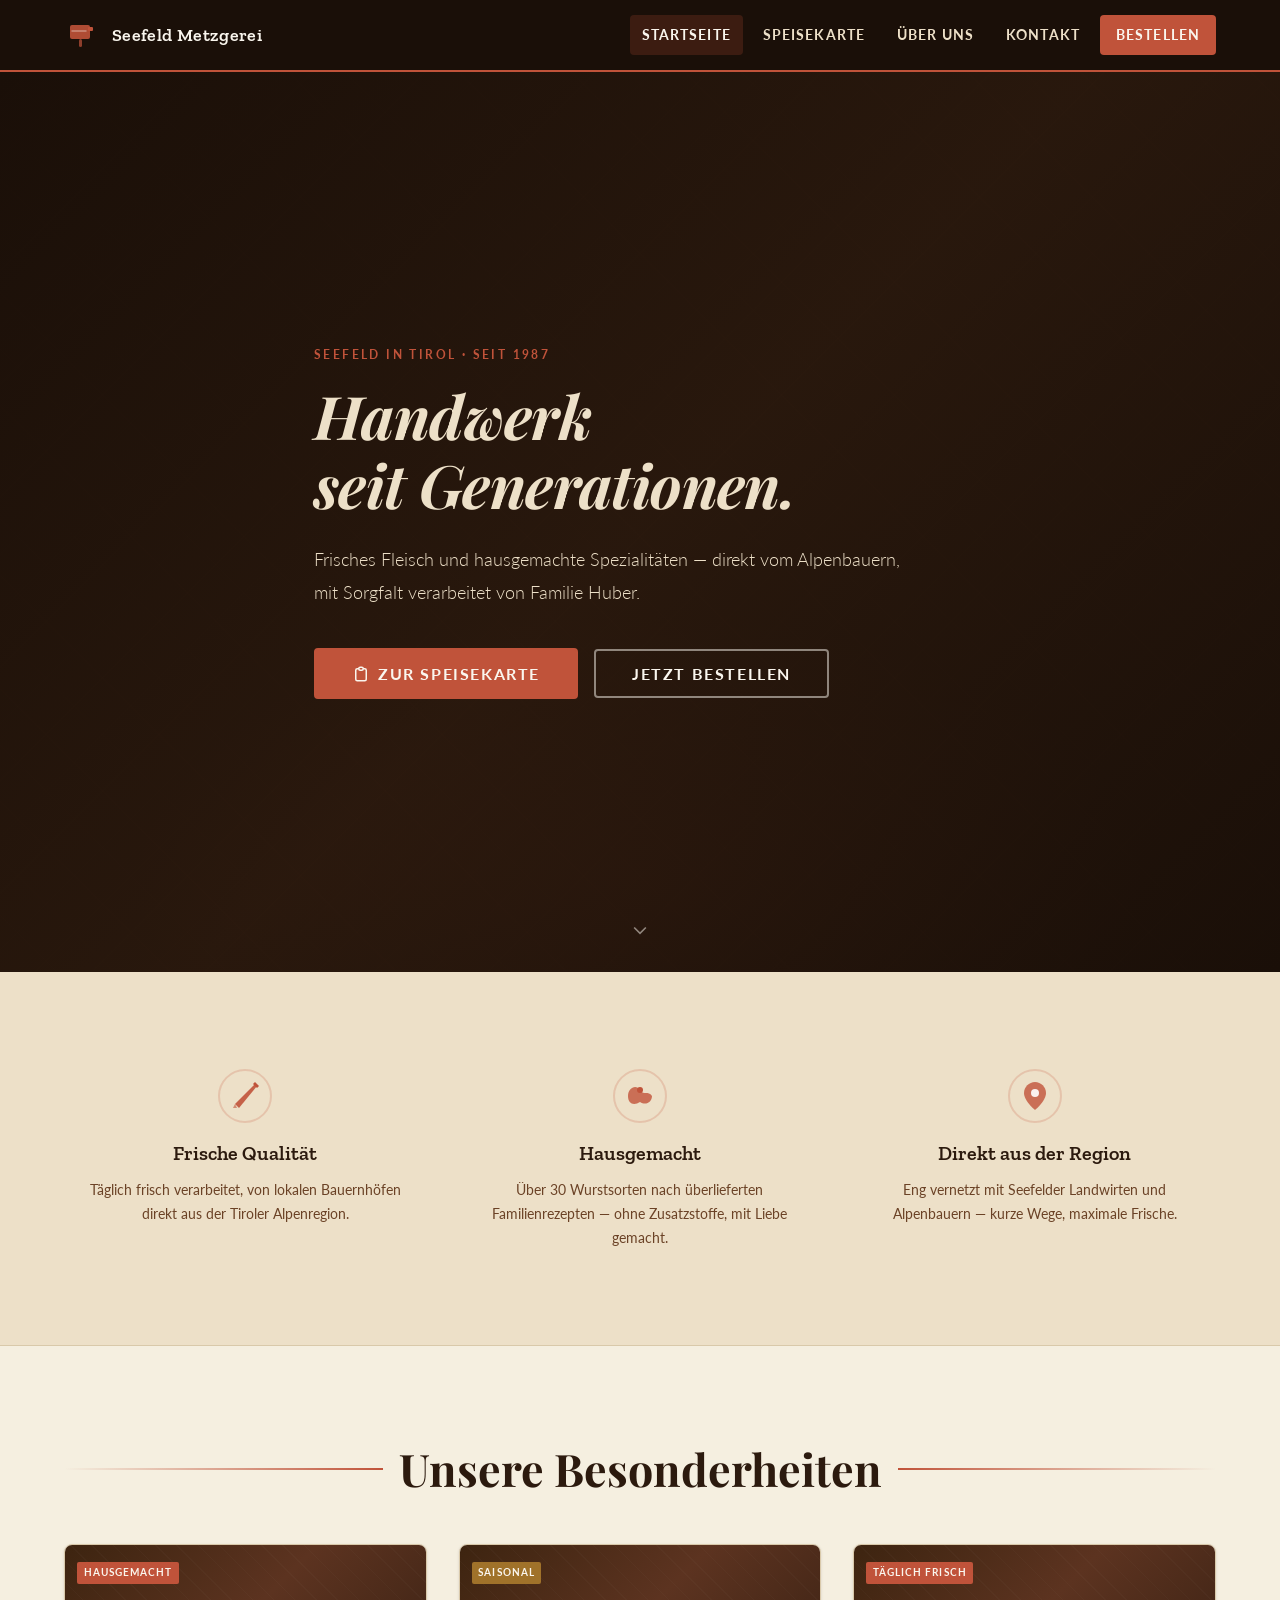
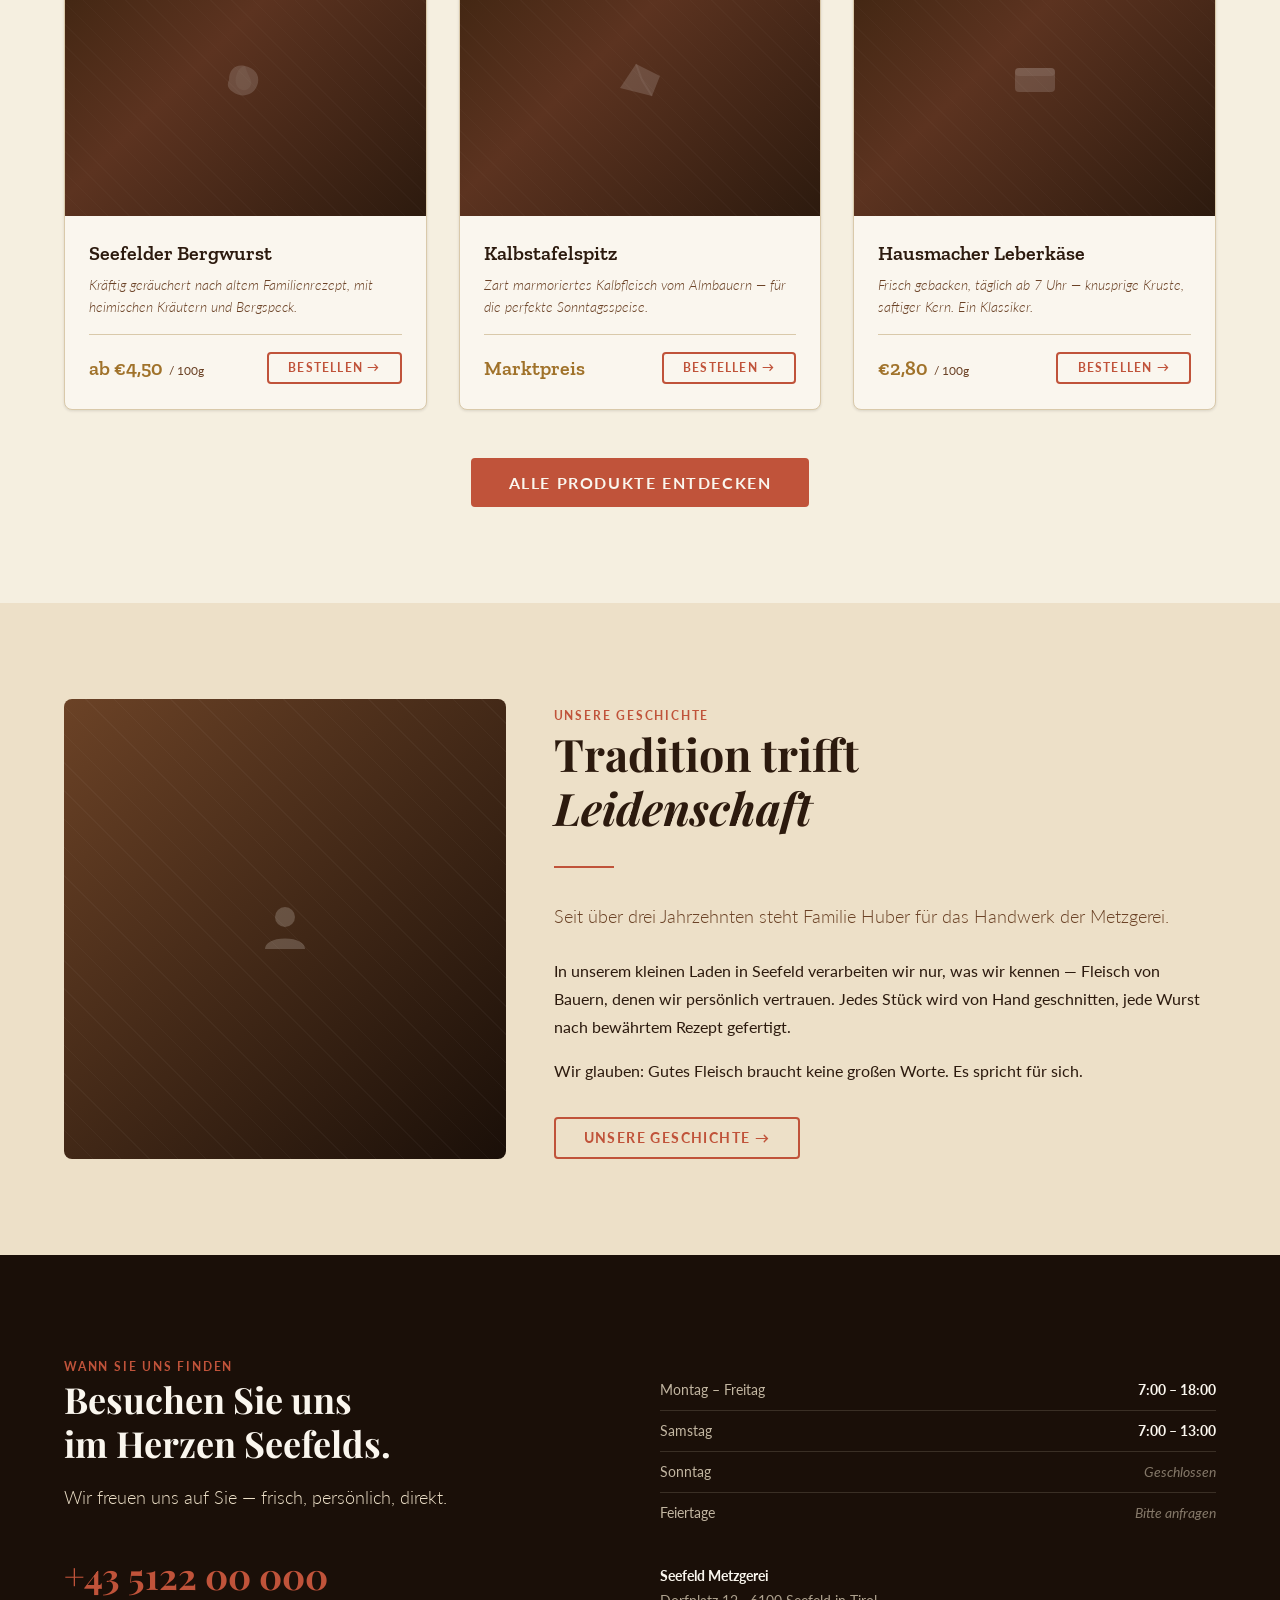
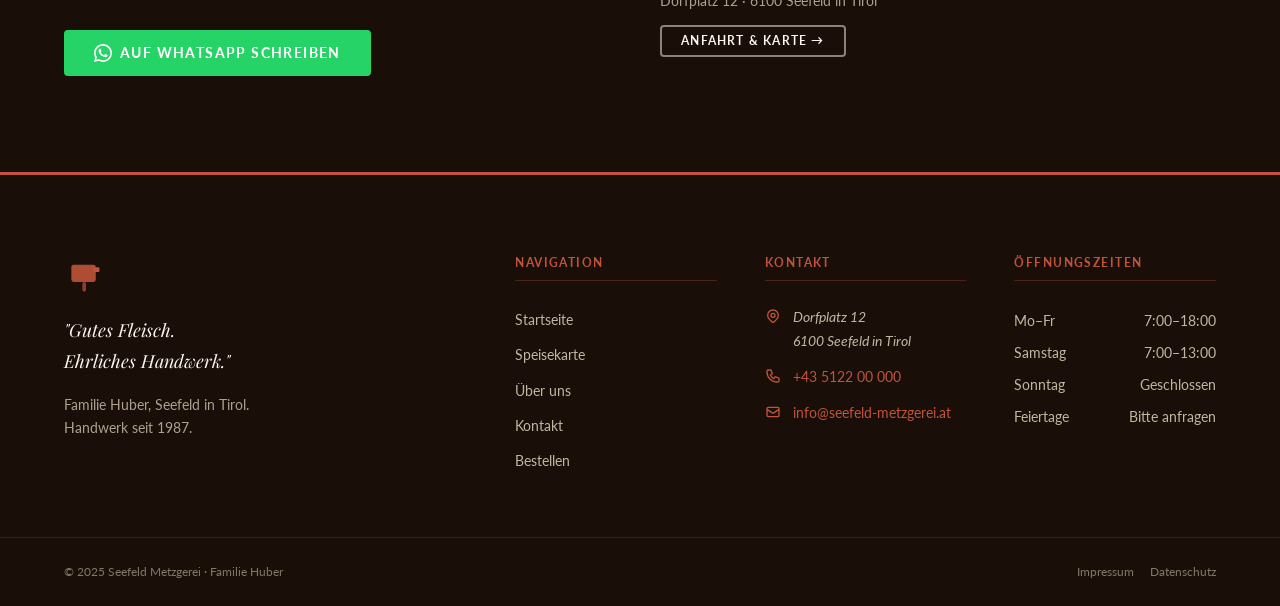
==== index.html @ d0e03377 "Launch Seefeld Metzgerei website Full static website for a Swiss butcher shop (Zurich): - 7 pages: h" ====
<!DOCTYPE html>
<html lang="de">
<head>
  <meta charset="UTF-8">
  <meta name="viewport" content="width=device-width, initial-scale=1.0">
  <meta name="description" content="Seefeld Metzgerei – Frisches Fleisch und hausgemachte Spezialitäten aus dem Herzen des Seefelds. Handwerk seit Generationen.">
  <meta name="theme-color" content="#1A0F08">
  <title>Seefeld Metzgerei – Handwerk seit Generationen</title>
  <link rel="stylesheet" href="assets/css/base.css">
  <link rel="stylesheet" href="assets/css/layout.css">
  <link rel="stylesheet" href="assets/css/components.css">
</head>
<body>

  <!-- ══════════════════════════════════════════════════════
       NAVIGATION
  ══════════════════════════════════════════════════════ -->
  <nav class="site-nav" id="site-nav" role="navigation" aria-label="Hauptnavigation">
    <div class="nav__container">
      <a href="index.html" class="nav__logo" aria-label="Seefeld Metzgerei – Zurück zur Startseite">
        <svg class="nav__logo-icon" viewBox="0 0 36 36" fill="none" xmlns="http://www.w3.org/2000/svg" aria-hidden="true">
          <!-- Cleaver silhouette -->
          <rect x="6" y="8" width="20" height="14" rx="2" fill="currentColor" opacity="0.9"/>
          <rect x="24" y="10" width="5" height="4" rx="1" fill="currentColor"/>
          <rect x="15" y="22" width="3" height="8" rx="1.5" fill="currentColor" opacity="0.7"/>
          <line x1="8" y1="14" x2="22" y2="14" stroke="#FAF6EE" stroke-width="1.5" stroke-linecap="round" opacity="0.4"/>
        </svg>
        <span class="nav__logo-text">Seefeld Metzgerei</span>
      </a>

      <button class="nav__hamburger" id="nav-hamburger"
              aria-label="Menü öffnen" aria-expanded="false" aria-controls="nav-menu">
        <span></span><span></span><span></span>
      </button>

      <ul class="nav__menu" id="nav-menu" role="list">
        <li><a href="index.html">Startseite</a></li>
        <li><a href="speisekarte.html">Speisekarte</a></li>
        <li><a href="ueber-uns.html">Über uns</a></li>
        <li><a href="kontakt.html">Kontakt</a></li>
        <li><a href="bestellung.html" class="nav__cta">Bestellen</a></li>
      </ul>
    </div>
  </nav>

  <main id="main-content">

    <!-- ══════════════════════════════════════════════════════
         HERO
    ══════════════════════════════════════════════════════ -->
    <section class="page-hero" aria-label="Willkommen">
      <div class="page-hero__overlay"></div>
      <!-- Replace the background-image below with a real photo: style="background-image: url('assets/images/hero-bg.jpg'); background-size: cover; background-position: center;" -->
      <div class="page-hero__content" style="text-align: left; max-width: 700px;">
        <span class="page-hero__overline">Seefeld in Tirol · Seit 1987</span>
        <h1><em>Handwerk<br>seit Generationen.</em></h1>
        <p class="lead">Frisches Fleisch und hausgemachte Spezialitäten — direkt vom Alpenbauern, mit Sorgfalt verarbeitet von Familie Huber.</p>
        <div class="page-hero__cta-group">
          <a href="speisekarte.html" class="btn btn--primary btn--lg">
            <svg viewBox="0 0 24 24" fill="none" stroke="currentColor" stroke-width="2" aria-hidden="true"><path d="M9 5H7a2 2 0 00-2 2v12a2 2 0 002 2h10a2 2 0 002-2V7a2 2 0 00-2-2h-2M9 5a2 2 0 002 2h2a2 2 0 002-2M9 5a2 2 0 012-2h2a2 2 0 012 2"/></svg>
            Zur Speisekarte
          </a>
          <a href="bestellung.html" class="btn btn--ghost btn--lg">
            Jetzt Bestellen
          </a>
        </div>
      </div>
      <div class="scroll-indicator" aria-hidden="true">
        <svg viewBox="0 0 24 24" fill="none" stroke="currentColor" stroke-width="2"><path d="M19 9l-7 7-7-7"/></svg>
      </div>
    </section>

    <!-- ══════════════════════════════════════════════════════
         INTRO STRIP
    ══════════════════════════════════════════════════════ -->
    <section class="intro-strip" aria-labelledby="intro-heading">
      <div class="container">
        <h2 id="intro-heading" class="sr-only">Unsere Versprechen</h2>
        <div class="info-grid info-grid--3col">

          <div class="info-card">
            <svg class="info-card__icon" viewBox="0 0 56 56" fill="none" xmlns="http://www.w3.org/2000/svg" aria-hidden="true">
              <circle cx="28" cy="28" r="26" stroke="currentColor" stroke-width="2" opacity="0.2"/>
              <!-- Knife icon -->
              <path d="M18 36 L38 16 L40 18 L22 40 Z" fill="currentColor" opacity="0.9"/>
              <path d="M38 14 L42 18 L40 20 L36 16 Z" fill="currentColor"/>
              <path d="M18 36 L20 40 L16 40 Z" fill="currentColor" opacity="0.6"/>
            </svg>
            <h3>Frische Qualität</h3>
            <p>Täglich frisch verarbeitet, von lokalen Bauernhöfen direkt aus der Tiroler Alpenregion.</p>
          </div>

          <div class="info-card">
            <svg class="info-card__icon" viewBox="0 0 56 56" fill="none" xmlns="http://www.w3.org/2000/svg" aria-hidden="true">
              <circle cx="28" cy="28" r="26" stroke="currentColor" stroke-width="2" opacity="0.2"/>
              <!-- Sausage / loop icon -->
              <path d="M16 28 C16 20 24 16 28 22 C32 28 36 22 40 28 C40 34 34 38 28 34 C22 38 16 36 16 28Z" fill="currentColor" opacity="0.8"/>
              <circle cx="28" cy="22" r="3" fill="currentColor"/>
            </svg>
            <h3>Hausgemacht</h3>
            <p>Über 30 Wurstsorten nach überlieferten Familienrezepten — ohne Zusatzstoffe, mit Liebe gemacht.</p>
          </div>

          <div class="info-card">
            <svg class="info-card__icon" viewBox="0 0 56 56" fill="none" xmlns="http://www.w3.org/2000/svg" aria-hidden="true">
              <circle cx="28" cy="28" r="26" stroke="currentColor" stroke-width="2" opacity="0.2"/>
              <!-- Map pin icon -->
              <path d="M28 14 C22 14 17 19 17 25 C17 33 28 42 28 42 C28 42 39 33 39 25 C39 19 34 14 28 14Z" fill="currentColor" opacity="0.8"/>
              <circle cx="28" cy="25" r="4" fill="white" opacity="0.9"/>
            </svg>
            <h3>Direkt aus der Region</h3>
            <p>Eng vernetzt mit Seefelder Landwirten und Alpenbauern — kurze Wege, maximale Frische.</p>
          </div>

        </div>
      </div>
    </section>

    <!-- ══════════════════════════════════════════════════════
         FEATURED PRODUCTS
    ══════════════════════════════════════════════════════ -->
    <section class="section" aria-labelledby="produkte-heading">
      <div class="container">
        <h2 id="produkte-heading" class="section-title">Unsere Besonderheiten</h2>

        <div class="product-grid">

          <!-- Card 1: Seefelder Bergwurst -->
          <article class="product-card">
            <div class="product-card__image">
              <!-- Replace with: <img src="assets/images/bergwurst.jpg" alt="Seefelder Bergwurst" loading="lazy"> -->
              <span class="product-card__badge"><span class="badge badge--terracotta">Hausgemacht</span></span>
              <svg class="product-card__icon" viewBox="0 0 64 64" fill="none" xmlns="http://www.w3.org/2000/svg" aria-hidden="true">
                <path d="M16 32 C16 22 22 16 32 18 C42 20 48 28 44 38 C40 48 28 50 20 44 C14 40 14 36 16 32Z" fill="currentColor"/>
                <path d="M32 18 C32 18 34 24 36 28 C38 32 40 36 36 40 C32 44 26 42 24 38 C20 30 26 18 32 18Z" fill="currentColor" opacity="0.3"/>
              </svg>
            </div>
            <div class="product-card__body">
              <h3 class="product-card__name">Seefelder Bergwurst</h3>
              <p class="product-card__desc">Kräftig geräuchert nach altem Familienrezept, mit heimischen Kräutern und Bergspeck.</p>
              <div class="product-card__footer">
                <div class="product-card__price">ab €4,50 <span>/ 100g</span></div>
                <a href="bestellung.html?produkt=Seefelder+Bergwurst" class="btn btn--outline btn--sm">Bestellen →</a>
              </div>
            </div>
          </article>

          <!-- Card 2: Kalbstafelspitz -->
          <article class="product-card">
            <div class="product-card__image">
              <!-- Replace with: <img src="assets/images/kalbfleisch.jpg" alt="Kalbstafelspitz" loading="lazy"> -->
              <span class="product-card__badge"><span class="badge badge--gold">Saisonal</span></span>
              <svg class="product-card__icon" viewBox="0 0 64 64" fill="none" xmlns="http://www.w3.org/2000/svg" aria-hidden="true">
                <path d="M12 40 L28 16 L52 28 L44 48 L12 40Z" fill="currentColor"/>
                <path d="M28 16 L34 32 L44 48" stroke="currentColor" stroke-width="2" opacity="0.4"/>
              </svg>
            </div>
            <div class="product-card__body">
              <h3 class="product-card__name">Kalbstafelspitz</h3>
              <p class="product-card__desc">Zart marmoriertes Kalbfleisch vom Almbauern — für die perfekte Sonntagsspeise.</p>
              <div class="product-card__footer">
                <div class="product-card__price">Marktpreis</div>
                <a href="bestellung.html?produkt=Kalbstafelspitz" class="btn btn--outline btn--sm">Bestellen →</a>
              </div>
            </div>
          </article>

          <!-- Card 3: Hausmacher Leberkäse -->
          <article class="product-card">
            <div class="product-card__image">
              <!-- Replace with: <img src="assets/images/leberkase.jpg" alt="Hausmacher Leberkäse" loading="lazy"> -->
              <span class="product-card__badge"><span class="badge badge--terracotta">Täglich frisch</span></span>
              <svg class="product-card__icon" viewBox="0 0 64 64" fill="none" xmlns="http://www.w3.org/2000/svg" aria-hidden="true">
                <rect x="12" y="20" width="40" height="24" rx="4" fill="currentColor"/>
                <rect x="12" y="20" width="40" height="8" rx="4" fill="currentColor" opacity="0.5"/>
              </svg>
            </div>
            <div class="product-card__body">
              <h3 class="product-card__name">Hausmacher Leberkäse</h3>
              <p class="product-card__desc">Frisch gebacken, täglich ab 7 Uhr — knusprige Kruste, saftiger Kern. Ein Klassiker.</p>
              <div class="product-card__footer">
                <div class="product-card__price">€2,80 <span>/ 100g</span></div>
                <a href="bestellung.html?produkt=Hausmacher+Leberk%C3%A4se" class="btn btn--outline btn--sm">Bestellen →</a>
              </div>
            </div>
          </article>

        </div>

        <div style="text-align: center; margin-top: var(--space-12);">
          <a href="speisekarte.html" class="btn btn--primary btn--lg">Alle Produkte entdecken</a>
        </div>
      </div>
    </section>

    <!-- ══════════════════════════════════════════════════════
         ABOUT TEASER
    ══════════════════════════════════════════════════════ -->
    <section class="section section--parchment" aria-labelledby="about-teaser-heading">
      <div class="container">
        <div class="split split--40-60">

          <!-- Image -->
          <div class="img-placeholder img-placeholder--hero" style="min-height: 460px;" role="img" aria-label="Metzger bei der Arbeit">
            <!-- Replace with: <img src="assets/images/about-portrait.jpg" alt="Markus Huber, Metzgermeister" style="width:100%;height:100%;object-fit:cover;border-radius:var(--radius-md);"> -->
            <svg viewBox="0 0 64 64" fill="none" xmlns="http://www.w3.org/2000/svg" aria-hidden="true" style="width:64px;height:64px;color:rgba(250,246,238,0.2);">
              <circle cx="32" cy="20" r="10" fill="currentColor"/>
              <path d="M12 52 C12 38 52 38 52 52" fill="currentColor"/>
            </svg>
          </div>

          <!-- Text -->
          <div>
            <span class="overline">Unsere Geschichte</span>
            <h2 id="about-teaser-heading" style="margin-bottom: var(--space-6);">Tradition trifft<br><em>Leidenschaft</em></h2>
            <hr class="accent accent--left" style="margin-bottom: var(--space-8);">
            <p class="lead" style="margin-bottom: var(--space-6);">Seit über drei Jahrzehnten steht Familie Huber für das Handwerk der Metzgerei.</p>
            <p style="margin-bottom: var(--space-4);">In unserem kleinen Laden in Seefeld verarbeiten wir nur, was wir kennen — Fleisch von Bauern, denen wir persönlich vertrauen. Jedes Stück wird von Hand geschnitten, jede Wurst nach bewährtem Rezept gefertigt.</p>
            <p style="margin-bottom: var(--space-8);">Wir glauben: Gutes Fleisch braucht keine großen Worte. Es spricht für sich.</p>
            <a href="ueber-uns.html" class="btn btn--outline">Unsere Geschichte →</a>
          </div>

        </div>
      </div>
    </section>

    <!-- ══════════════════════════════════════════════════════
         ÖFFNUNGSZEITEN STRIP
    ══════════════════════════════════════════════════════ -->
    <section class="section section--dark" aria-labelledby="hours-heading">
      <div class="container">
        <div class="hours-strip">

          <div class="hours-strip__cta">
            <span class="overline" style="color: var(--color-terracotta);">Wann Sie uns finden</span>
            <h2 id="hours-heading">Besuchen Sie uns<br>im Herzen Seefelds.</h2>
            <p class="lead">Wir freuen uns auf Sie — frisch, persönlich, direkt.</p>
            <a href="tel:+4351220000" class="hours-strip__phone">+43 5122 00 000</a>
            <a href="https://wa.me/4351220000?text=Hallo%2C%20ich%20m%C3%B6chte%20gerne%20eine%20Frage%20stellen."
               class="btn btn--whatsapp" target="_blank" rel="noopener noreferrer">
              <svg viewBox="0 0 24 24" fill="currentColor" aria-hidden="true"><path d="M17.472 14.382c-.297-.149-1.758-.867-2.03-.967-.273-.099-.471-.148-.67.15-.197.297-.767.966-.94 1.164-.173.199-.347.223-.644.075-.297-.15-1.255-.463-2.39-1.475-.883-.788-1.48-1.761-1.653-2.059-.173-.297-.018-.458.13-.606.134-.133.298-.347.446-.52.149-.174.198-.298.298-.497.099-.198.05-.371-.025-.52-.075-.149-.669-1.612-.916-2.207-.242-.579-.487-.5-.669-.51-.173-.008-.371-.01-.57-.01-.198 0-.52.074-.792.372-.272.297-1.04 1.016-1.04 2.479 0 1.462 1.065 2.875 1.213 3.074.149.198 2.096 3.2 5.077 4.487.709.306 1.262.489 1.694.625.712.227 1.36.195 1.871.118.571-.085 1.758-.719 2.006-1.413.248-.694.248-1.289.173-1.413-.074-.124-.272-.198-.57-.347z"/><path d="M12 0C5.373 0 0 5.373 0 12c0 2.124.554 4.117 1.524 5.845L.057 23.882l6.228-1.443A11.944 11.944 0 0012 24c6.627 0 12-5.373 12-12S18.627 0 12 0zm0 21.818a9.82 9.82 0 01-5.002-1.375l-.358-.213-3.697.856.878-3.592-.235-.369A9.82 9.82 0 012.182 12C2.182 6.582 6.582 2.182 12 2.182S21.818 6.582 21.818 12 17.418 21.818 12 21.818z"/></svg>
              Auf WhatsApp schreiben
            </a>
          </div>

          <div>
            <div class="hours-strip__table" aria-label="Öffnungszeiten">
              <div class="hours-strip__row">
                <span class="day">Montag – Freitag</span>
                <span class="time">7:00 – 18:00</span>
              </div>
              <div class="hours-strip__row">
                <span class="day">Samstag</span>
                <span class="time">7:00 – 13:00</span>
              </div>
              <div class="hours-strip__row">
                <span class="day">Sonntag</span>
                <span class="closed">Geschlossen</span>
              </div>
              <div class="hours-strip__row">
                <span class="day">Feiertage</span>
                <span class="closed">Bitte anfragen</span>
              </div>
            </div>

            <div style="margin-top: var(--space-8);">
              <p style="color: rgba(237,224,200,0.7); font-size: var(--text-sm); margin-bottom: var(--space-3);">
                <strong style="color:var(--color-bone);">Seefeld Metzgerei</strong><br>
                Dorfplatz 12 · 6100 Seefeld in Tirol
              </p>
              <a href="kontakt.html" class="btn btn--ghost btn--sm">Anfahrt & Karte →</a>
            </div>
          </div>

        </div>
      </div>
    </section>

  </main>

  <!-- ══════════════════════════════════════════════════════
       FOOTER
  ══════════════════════════════════════════════════════ -->
  <footer class="site-footer" role="contentinfo">
    <div class="container">
      <div class="footer__grid">

        <!-- Brand -->
        <div class="footer__brand">
          <svg class="nav__logo-icon" viewBox="0 0 36 36" fill="none" xmlns="http://www.w3.org/2000/svg" aria-hidden="true" style="width:44px;height:44px;margin-bottom:var(--space-4);">
            <rect x="6" y="8" width="20" height="14" rx="2" fill="currentColor" opacity="0.9"/>
            <rect x="24" y="10" width="5" height="4" rx="1" fill="currentColor"/>
            <rect x="15" y="22" width="3" height="8" rx="1.5" fill="currentColor" opacity="0.7"/>
          </svg>
          <p class="footer__tagline">"Gutes Fleisch.<br>Ehrliches Handwerk."</p>
          <p>Familie Huber, Seefeld in Tirol.<br>Handwerk seit 1987.</p>
        </div>

        <!-- Navigation -->
        <div class="footer__col">
          <h4>Navigation</h4>
          <ul>
            <li><a href="index.html">Startseite</a></li>
            <li><a href="speisekarte.html">Speisekarte</a></li>
            <li><a href="ueber-uns.html">Über uns</a></li>
            <li><a href="kontakt.html">Kontakt</a></li>
            <li><a href="bestellung.html">Bestellen</a></li>
          </ul>
        </div>

        <!-- Contact -->
        <div class="footer__col">
          <h4>Kontakt</h4>
          <div class="footer__contact-item">
            <svg viewBox="0 0 24 24" fill="none" stroke="currentColor" stroke-width="2" aria-hidden="true"><path d="M17.657 16.657L13.414 20.9a1.998 1.998 0 01-2.827 0l-4.244-4.243a8 8 0 1111.314 0z"/><path d="M15 11a3 3 0 11-6 0 3 3 0 016 0z"/></svg>
            <address>Dorfplatz 12<br>6100 Seefeld in Tirol</address>
          </div>
          <div class="footer__contact-item">
            <svg viewBox="0 0 24 24" fill="none" stroke="currentColor" stroke-width="2" aria-hidden="true"><path d="M3 5a2 2 0 012-2h3.28a1 1 0 01.948.684l1.498 4.493a1 1 0 01-.502 1.21l-2.257 1.13a11.042 11.042 0 005.516 5.516l1.13-2.257a1 1 0 011.21-.502l4.493 1.498a1 1 0 01.684.949V19a2 2 0 01-2 2h-1C9.716 21 3 14.284 3 6V5z"/></svg>
            <a href="tel:+4351220000">+43 5122 00 000</a>
          </div>
          <div class="footer__contact-item">
            <svg viewBox="0 0 24 24" fill="none" stroke="currentColor" stroke-width="2" aria-hidden="true"><path d="M3 8l7.89 5.26a2 2 0 002.22 0L21 8M5 19h14a2 2 0 002-2V7a2 2 0 00-2-2H5a2 2 0 00-2 2v10a2 2 0 002 2z"/></svg>
            <a href="mailto:info@seefeld-metzgerei.at">info@seefeld-metzgerei.at</a>
          </div>
        </div>

        <!-- Hours -->
        <div class="footer__col">
          <h4>Öffnungszeiten</h4>
          <div class="footer__hours-row"><span>Mo–Fr</span><span>7:00–18:00</span></div>
          <div class="footer__hours-row"><span>Samstag</span><span>7:00–13:00</span></div>
          <div class="footer__hours-row"><span>Sonntag</span><span>Geschlossen</span></div>
          <div class="footer__hours-row"><span>Feiertage</span><span>Bitte anfragen</span></div>
        </div>

      </div>
    </div>

    <div class="footer__bottom">
      <div class="container" style="display:flex;flex-wrap:wrap;justify-content:space-between;align-items:center;gap:var(--space-4);">
        <span>&copy; 2025 Seefeld Metzgerei · Familie Huber</span>
        <div class="footer__legal-links">
          <a href="impressum.html">Impressum</a>
          <a href="datenschutz.html">Datenschutz</a>
        </div>
      </div>
    </div>
  </footer>

  <script src="assets/js/nav.js"></script>
</body>
</html>
---- assets/css/base.css ----
/* ============================================================
   BASE.CSS — Seefeld Metzgerei
   CSS custom properties, modern reset, typography, utilities
   ============================================================ */

/* ── Google Fonts ─────────────────────────────────────────── */
@import url('https://fonts.googleapis.com/css2?family=Playfair+Display:ital,wght@0,400;0,600;0,700;1,400;1,600&family=Zilla+Slab:wght@400;600&family=Lato:wght@300;400;700&display=swap');

/* ── Custom Properties ────────────────────────────────────── */
:root {
  /* Colors */
  --color-cream:      #F5EFE0;
  --color-parchment:  #EDE0C8;
  --color-espresso:   #2C1A0E;
  --color-mocha:      #6B4226;
  --color-terracotta: #C0533A;
  --color-rust-gold:  #A0722A;
  --color-charcoal:   #1A0F08;
  --color-bone:       #FAF6EE;
  --color-border:     #D9C9AA;

  /* Typography */
  --font-display: 'Playfair Display', Georgia, 'Times New Roman', serif;
  --font-slab:    'Zilla Slab', 'Rockwell', Georgia, serif;
  --font-body:    'Lato', 'Helvetica Neue', Arial, sans-serif;

  /* Font sizes — fluid scale */
  --text-xs:   0.75rem;   /* 12px */
  --text-sm:   0.875rem;  /* 14px */
  --text-base: 1rem;      /* 16px */
  --text-lg:   1.125rem;  /* 18px */
  --text-xl:   1.25rem;   /* 20px */
  --text-2xl:  1.5rem;    /* 24px */
  --text-3xl:  1.875rem;  /* 30px */
  --text-4xl:  2.25rem;   /* 36px */
  --text-5xl:  3rem;      /* 48px */
  --text-6xl:  3.75rem;   /* 60px */

  /* Spacing scale */
  --space-1:  0.25rem;
  --space-2:  0.5rem;
  --space-3:  0.75rem;
  --space-4:  1rem;
  --space-6:  1.5rem;
  --space-8:  2rem;
  --space-10: 2.5rem;
  --space-12: 3rem;
  --space-16: 4rem;
  --space-20: 5rem;
  --space-24: 6rem;
  --space-32: 8rem;

  /* Layout */
  --container-max: 1200px;
  --container-pad: var(--space-6);

  /* Effects */
  --radius-sm:  4px;
  --radius-md:  8px;
  --radius-lg:  16px;
  --shadow-sm:  0 1px 3px rgba(26, 15, 8, 0.12);
  --shadow-md:  0 4px 16px rgba(26, 15, 8, 0.16);
  --shadow-lg:  0 8px 32px rgba(26, 15, 8, 0.20);
  --transition: 220ms ease-in-out;

  /* Nav height (used for scroll offset) */
  --nav-height: 72px;
}

/* ── Modern Reset ─────────────────────────────────────────── */
*,
*::before,
*::after {
  box-sizing: border-box;
  margin: 0;
  padding: 0;
}

html {
  scroll-behavior: smooth;
  -webkit-text-size-adjust: 100%;
  font-size: 16px;
}

body {
  font-family: var(--font-body);
  font-weight: 400;
  line-height: 1.7;
  color: var(--color-espresso);
  background-color: var(--color-cream);
  -webkit-font-smoothing: antialiased;
  -moz-osx-font-smoothing: grayscale;
}

img,
picture,
video,
canvas,
svg {
  display: block;
  max-width: 100%;
}

input,
button,
textarea,
select {
  font: inherit;
}

p,
h1, h2, h3, h4, h5, h6 {
  overflow-wrap: break-word;
}

ul, ol {
  list-style: none;
}

a {
  color: var(--color-terracotta);
  text-decoration: none;
  transition: color var(--transition), opacity var(--transition);
}

a:hover {
  color: var(--color-rust-gold);
}

button {
  cursor: pointer;
  border: none;
  background: none;
}

/* ── Typography ───────────────────────────────────────────── */
h1 {
  font-family: var(--font-display);
  font-size: clamp(var(--text-4xl), 5vw, var(--text-6xl));
  font-weight: 700;
  line-height: 1.15;
  letter-spacing: -0.01em;
}

h2 {
  font-family: var(--font-display);
  font-size: clamp(var(--text-3xl), 3.5vw, var(--text-5xl));
  font-weight: 700;
  line-height: 1.2;
}

h3 {
  font-family: var(--font-slab);
  font-size: clamp(var(--text-xl), 2vw, var(--text-2xl));
  font-weight: 600;
  line-height: 1.3;
}

h4 {
  font-family: var(--font-slab);
  font-size: var(--text-lg);
  font-weight: 600;
  line-height: 1.4;
}

h5, h6 {
  font-family: var(--font-body);
  font-size: var(--text-base);
  font-weight: 700;
  text-transform: uppercase;
  letter-spacing: 0.08em;
}

p {
  font-size: var(--text-base);
  line-height: 1.75;
  color: var(--color-espresso);
}

.lead {
  font-size: var(--text-lg);
  font-weight: 300;
  line-height: 1.8;
  color: var(--color-mocha);
}

.caption {
  font-size: var(--text-sm);
  font-weight: 300;
  font-style: italic;
  color: var(--color-mocha);
}

.overline {
  font-family: var(--font-body);
  font-size: var(--text-xs);
  font-weight: 700;
  text-transform: uppercase;
  letter-spacing: 0.15em;
  color: var(--color-terracotta);
}

/* ── Decorative Section Title ─────────────────────────────── */
.section-title {
  display: flex;
  align-items: center;
  gap: var(--space-4);
  margin-bottom: var(--space-12);
}

.section-title::before,
.section-title::after {
  content: '';
  flex: 1;
  height: 2px;
  background: linear-gradient(to right, transparent, var(--color-terracotta));
}

.section-title::after {
  background: linear-gradient(to left, transparent, var(--color-terracotta));
}

.section-title--left {
  justify-content: flex-start;
}

.section-title--left::before {
  display: none;
}

.section-title--left::after {
  flex: 0 0 60px;
}

/* ── Utility Classes ──────────────────────────────────────── */
.text-center { text-align: center; }
.text-left   { text-align: left; }
.text-right  { text-align: right; }

.text-cream      { color: var(--color-cream); }
.text-bone       { color: var(--color-bone); }
.text-mocha      { color: var(--color-mocha); }
.text-terracotta { color: var(--color-terracotta); }
.text-rust-gold  { color: var(--color-rust-gold); }

.bg-cream     { background-color: var(--color-cream); }
.bg-parchment { background-color: var(--color-parchment); }
.bg-charcoal  { background-color: var(--color-charcoal); }

.sr-only {
  position: absolute;
  width: 1px;
  height: 1px;
  padding: 0;
  margin: -1px;
  overflow: hidden;
  clip: rect(0, 0, 0, 0);
  white-space: nowrap;
  border: 0;
}

/* ── Section Spacing ──────────────────────────────────────── */
.section {
  padding-block: var(--space-24);
}

.section--sm {
  padding-block: var(--space-16);
}

.section--lg {
  padding-block: var(--space-32);
}

.section--dark {
  background-color: var(--color-charcoal);
  color: var(--color-bone);
}

.section--dark p,
.section--dark .lead {
  color: var(--color-parchment);
}

.section--dark h2,
.section--dark h3,
.section--dark h4 {
  color: var(--color-bone);
}

.section--parchment {
  background-color: var(--color-parchment);
}

/* ── Horizontal Rule ──────────────────────────────────────── */
hr {
  border: none;
  border-top: 1px solid var(--color-border);
  margin-block: var(--space-8);
}

hr.accent {
  border-color: var(--color-terracotta);
  border-width: 2px;
  width: 60px;
  margin-inline: auto;
}

hr.accent--left {
  margin-inline: 0;
}
---- assets/css/layout.css ----
/* ============================================================
   LAYOUT.CSS — Seefeld Metzgerei
   Navigation, footer, containers, page heroes, grids
   ============================================================ */

/* ── Container ────────────────────────────────────────────── */
.container {
  width: 100%;
  max-width: var(--container-max);
  margin-inline: auto;
  padding-inline: var(--container-pad);
}

/* ── Site Navigation ──────────────────────────────────────── */
.site-nav {
  position: sticky;
  top: 0;
  z-index: 100;
  background-color: var(--color-charcoal);
  border-bottom: 2px solid var(--color-terracotta);
  height: var(--nav-height);
  display: flex;
  align-items: center;
}

.nav__container {
  width: 100%;
  max-width: var(--container-max);
  margin-inline: auto;
  padding-inline: var(--container-pad);
  display: flex;
  align-items: center;
  justify-content: space-between;
  gap: var(--space-6);
}

/* Logo */
.nav__logo {
  display: flex;
  align-items: center;
  gap: var(--space-3);
  text-decoration: none;
  flex-shrink: 0;
}

.nav__logo-icon {
  width: 36px;
  height: 36px;
  color: var(--color-terracotta);
  flex-shrink: 0;
}

.nav__logo-text {
  font-family: var(--font-slab);
  font-size: var(--text-lg);
  font-weight: 600;
  color: var(--color-bone);
  white-space: nowrap;
  letter-spacing: 0.02em;
}

.nav__logo:hover .nav__logo-text {
  color: var(--color-terracotta);
}

/* Menu */
.nav__menu {
  display: flex;
  align-items: center;
  gap: var(--space-2);
}

.nav__menu li a {
  font-family: var(--font-body);
  font-size: var(--text-sm);
  font-weight: 700;
  text-transform: uppercase;
  letter-spacing: 0.08em;
  color: var(--color-parchment);
  padding: var(--space-2) var(--space-3);
  border-radius: var(--radius-sm);
  transition: color var(--transition), background-color var(--transition);
  display: block;
}

.nav__menu li a:hover,
.nav__menu li a.active {
  color: var(--color-bone);
  background-color: rgba(192, 83, 58, 0.2);
}

/* Bestellen CTA in nav */
.nav__menu li a.nav__cta {
  background-color: var(--color-terracotta);
  color: var(--color-bone);
  padding: var(--space-2) var(--space-4);
  border-radius: var(--radius-sm);
}

.nav__menu li a.nav__cta:hover {
  background-color: var(--color-rust-gold);
  color: var(--color-bone);
}

/* Hamburger */
.nav__hamburger {
  display: none;
  flex-direction: column;
  gap: 5px;
  padding: var(--space-2);
  background: none;
  border: 1px solid rgba(250, 246, 238, 0.2);
  border-radius: var(--radius-sm);
  cursor: pointer;
  transition: border-color var(--transition);
}

.nav__hamburger:hover {
  border-color: var(--color-terracotta);
}

.nav__hamburger span {
  display: block;
  width: 22px;
  height: 2px;
  background-color: var(--color-bone);
  border-radius: 2px;
  transition: transform var(--transition), opacity var(--transition);
}

/* Hamburger open state */
.nav__hamburger[aria-expanded="true"] span:nth-child(1) {
  transform: translateY(7px) rotate(45deg);
}
.nav__hamburger[aria-expanded="true"] span:nth-child(2) {
  opacity: 0;
}
.nav__hamburger[aria-expanded="true"] span:nth-child(3) {
  transform: translateY(-7px) rotate(-45deg);
}

/* Mobile nav */
@media (max-width: 768px) {
  .nav__hamburger {
    display: flex;
  }

  .nav__menu {
    display: none;
    position: absolute;
    top: var(--nav-height);
    left: 0;
    right: 0;
    flex-direction: column;
    align-items: stretch;
    background-color: var(--color-charcoal);
    border-bottom: 2px solid var(--color-terracotta);
    padding: var(--space-4);
    gap: var(--space-1);
    box-shadow: var(--shadow-lg);
  }

  .nav__menu.nav__menu--open {
    display: flex;
  }

  .nav__menu li a {
    padding: var(--space-3) var(--space-4);
    font-size: var(--text-base);
  }

  .nav__menu li a.nav__cta {
    text-align: center;
    margin-top: var(--space-2);
    padding: var(--space-3) var(--space-4);
  }
}

/* ── Page Hero ────────────────────────────────────────────── */
.page-hero {
  position: relative;
  min-height: 100vh;
  display: flex;
  align-items: center;
  overflow: hidden;
  background-color: var(--color-charcoal);
}

.page-hero--short {
  min-height: 45vh;
  padding-block: var(--space-16);
}

.page-hero__overlay {
  position: absolute;
  inset: 0;
  background: linear-gradient(
    135deg,
    rgba(26, 15, 8, 0.92) 0%,
    rgba(44, 26, 14, 0.80) 50%,
    rgba(26, 15, 8, 0.88) 100%
  );
  z-index: 1;
}

/* Decorative texture pattern */
.page-hero::before {
  content: '';
  position: absolute;
  inset: 0;
  background-image:
    repeating-linear-gradient(
      45deg,
      rgba(192, 83, 58, 0.03) 0px,
      rgba(192, 83, 58, 0.03) 1px,
      transparent 1px,
      transparent 40px
    ),
    repeating-linear-gradient(
      -45deg,
      rgba(160, 114, 42, 0.03) 0px,
      rgba(160, 114, 42, 0.03) 1px,
      transparent 1px,
      transparent 40px
    );
  z-index: 0;
}

/* Warm atmospheric glow behind overlay */
.page-hero::after {
  content: '';
  position: absolute;
  bottom: -20%;
  left: 50%;
  transform: translateX(-50%);
  width: 80%;
  height: 60%;
  background: radial-gradient(ellipse, rgba(192, 83, 58, 0.15) 0%, transparent 70%);
  z-index: 0;
}

.page-hero__content {
  position: relative;
  z-index: 2;
  width: 100%;
  max-width: var(--container-max);
  margin-inline: auto;
  padding-inline: var(--container-pad);
  padding-block: var(--space-16);
}

.page-hero__overline {
  font-family: var(--font-body);
  font-size: var(--text-xs);
  font-weight: 700;
  text-transform: uppercase;
  letter-spacing: 0.2em;
  color: var(--color-terracotta);
  margin-bottom: var(--space-4);
  display: block;
}

.page-hero h1 {
  color: var(--color-bone);
  margin-bottom: var(--space-6);
}

.page-hero h1 em {
  font-style: italic;
  color: var(--color-parchment);
}

.page-hero .lead {
  color: var(--color-parchment);
  max-width: 600px;
  font-weight: 300;
  margin-bottom: var(--space-10);
}

.page-hero__cta-group {
  display: flex;
  flex-wrap: wrap;
  gap: var(--space-4);
  align-items: center;
}

/* Scroll indicator */
.scroll-indicator {
  position: absolute;
  bottom: var(--space-8);
  left: 50%;
  transform: translateX(-50%);
  z-index: 2;
  display: flex;
  flex-direction: column;
  align-items: center;
  gap: var(--space-2);
  color: rgba(250, 246, 238, 0.5);
  font-size: var(--text-xs);
  text-transform: uppercase;
  letter-spacing: 0.1em;
  animation: bounce 2s infinite;
}

.scroll-indicator svg {
  width: 20px;
  height: 20px;
}

@keyframes bounce {
  0%, 100% { transform: translateX(-50%) translateY(0); }
  50%       { transform: translateX(-50%) translateY(6px); }
}

/* ── Breadcrumb ───────────────────────────────────────────── */
.breadcrumb {
  display: flex;
  align-items: center;
  gap: var(--space-2);
  font-size: var(--text-sm);
  color: rgba(250, 246, 238, 0.6);
  margin-bottom: var(--space-4);
}

.breadcrumb a {
  color: rgba(250, 246, 238, 0.6);
}

.breadcrumb a:hover {
  color: var(--color-terracotta);
}

.breadcrumb span {
  color: rgba(250, 246, 238, 0.3);
}

/* ── Two-Column Split Layout ──────────────────────────────── */
.split {
  display: grid;
  grid-template-columns: 1fr;
  gap: var(--space-12);
  align-items: center;
}

@media (min-width: 768px) {
  .split {
    grid-template-columns: 1fr 1fr;
  }

  .split--60-40 {
    grid-template-columns: 3fr 2fr;
  }

  .split--40-60 {
    grid-template-columns: 2fr 3fr;
  }
}

/* ── Image Placeholder (for when real photos aren't available) */
.img-placeholder {
  width: 100%;
  border-radius: var(--radius-md);
  background: linear-gradient(135deg, var(--color-mocha) 0%, var(--color-charcoal) 100%);
  display: flex;
  align-items: center;
  justify-content: center;
  overflow: hidden;
  position: relative;
}

.img-placeholder::before {
  content: '';
  position: absolute;
  inset: 0;
  background-image: repeating-linear-gradient(
    45deg,
    rgba(255,255,255,0.03) 0px,
    rgba(255,255,255,0.03) 1px,
    transparent 1px,
    transparent 20px
  );
}

.img-placeholder--hero {
  min-height: 400px;
}

.img-placeholder--card {
  aspect-ratio: 4/3;
}

.img-placeholder--portrait {
  aspect-ratio: 3/4;
}

.img-placeholder--square {
  aspect-ratio: 1;
}

.img-placeholder svg {
  width: 48px;
  height: 48px;
  color: rgba(250, 246, 238, 0.2);
  position: relative;
  z-index: 1;
}

/* ── Footer ───────────────────────────────────────────────── */
.site-footer {
  background-color: var(--color-charcoal);
  color: var(--color-parchment);
  padding-top: var(--space-20);
  padding-bottom: 0;
  border-top: 3px solid var(--color-terracotta);
}

.footer__grid {
  display: grid;
  grid-template-columns: 1fr;
  gap: var(--space-12);
  padding-bottom: var(--space-16);
}

@media (min-width: 640px) {
  .footer__grid {
    grid-template-columns: repeat(2, 1fr);
  }
}

@media (min-width: 1024px) {
  .footer__grid {
    grid-template-columns: 2fr 1fr 1fr 1fr;
  }
}

.footer__brand .nav__logo-icon {
  color: var(--color-terracotta);
  margin-bottom: var(--space-4);
  width: 44px;
  height: 44px;
}

.footer__brand .footer__tagline {
  font-family: var(--font-display);
  font-style: italic;
  font-size: var(--text-lg);
  color: var(--color-bone);
  margin-bottom: var(--space-4);
}

.footer__brand p {
  font-size: var(--text-sm);
  color: rgba(237, 224, 200, 0.7);
  line-height: 1.7;
}

.footer__col h4 {
  font-family: var(--font-body);
  font-size: var(--text-xs);
  font-weight: 700;
  text-transform: uppercase;
  letter-spacing: 0.12em;
  color: var(--color-terracotta);
  margin-bottom: var(--space-6);
  padding-bottom: var(--space-2);
  border-bottom: 1px solid rgba(192, 83, 58, 0.3);
}

.footer__col ul {
  display: flex;
  flex-direction: column;
  gap: var(--space-2);
}

.footer__col ul li a {
  font-size: var(--text-sm);
  color: rgba(237, 224, 200, 0.8);
  transition: color var(--transition);
}

.footer__col ul li a:hover {
  color: var(--color-terracotta);
}

.footer__contact-item {
  display: flex;
  align-items: flex-start;
  gap: var(--space-3);
  font-size: var(--text-sm);
  color: rgba(237, 224, 200, 0.8);
  margin-bottom: var(--space-3);
}

.footer__contact-item svg {
  flex-shrink: 0;
  width: 16px;
  height: 16px;
  margin-top: 3px;
  color: var(--color-terracotta);
}

.footer__hours-row {
  display: flex;
  justify-content: space-between;
  gap: var(--space-4);
  font-size: var(--text-sm);
  color: rgba(237, 224, 200, 0.8);
  padding-block: var(--space-1);
}

.footer__hours-row span:last-child {
  text-align: right;
  white-space: nowrap;
}

.footer__bottom {
  border-top: 1px solid rgba(237, 224, 200, 0.1);
  padding-block: var(--space-6);
  display: flex;
  flex-wrap: wrap;
  justify-content: space-between;
  align-items: center;
  gap: var(--space-4);
  font-size: var(--text-xs);
  color: rgba(237, 224, 200, 0.5);
}

.footer__bottom a {
  color: rgba(237, 224, 200, 0.5);
}

.footer__bottom a:hover {
  color: var(--color-terracotta);
}

.footer__legal-links {
  display: flex;
  gap: var(--space-4);
}
---- assets/css/components.css ----
/* ============================================================
   COMPONENTS.CSS — Seefeld Metzgerei
   Buttons, cards, badges, forms, tabs, timeline, icons
   ============================================================ */

/* ── Buttons ──────────────────────────────────────────────── */
.btn {
  display: inline-flex;
  align-items: center;
  justify-content: center;
  gap: var(--space-2);
  font-family: var(--font-body);
  font-size: var(--text-sm);
  font-weight: 700;
  text-transform: uppercase;
  letter-spacing: 0.1em;
  padding: 0.75rem 1.75rem;
  border-radius: var(--radius-sm);
  border: 2px solid transparent;
  cursor: pointer;
  transition: background-color var(--transition), color var(--transition),
              border-color var(--transition), box-shadow var(--transition),
              transform var(--transition);
  text-decoration: none;
  white-space: nowrap;
  line-height: 1;
}

.btn:hover {
  transform: translateY(-1px);
  box-shadow: var(--shadow-md);
}

.btn:active {
  transform: translateY(0);
  box-shadow: var(--shadow-sm);
}

/* Primary — Terracotta */
.btn--primary {
  background-color: var(--color-terracotta);
  color: var(--color-bone);
  border-color: var(--color-terracotta);
}

.btn--primary:hover {
  background-color: #a84430;
  border-color: #a84430;
  color: var(--color-bone);
}

/* Ghost — transparent with terracotta border */
.btn--ghost {
  background-color: transparent;
  color: var(--color-bone);
  border-color: rgba(250, 246, 238, 0.5);
}

.btn--ghost:hover {
  background-color: rgba(250, 246, 238, 0.1);
  border-color: var(--color-bone);
  color: var(--color-bone);
}

/* Outline — terracotta border on light bg */
.btn--outline {
  background-color: transparent;
  color: var(--color-terracotta);
  border-color: var(--color-terracotta);
}

.btn--outline:hover {
  background-color: var(--color-terracotta);
  color: var(--color-bone);
}

/* WhatsApp */
.btn--whatsapp {
  background-color: #25D366;
  color: #fff;
  border-color: #25D366;
}

.btn--whatsapp:hover {
  background-color: #1ebe58;
  border-color: #1ebe58;
  color: #fff;
}

/* Sizes */
.btn--lg {
  font-size: var(--text-base);
  padding: 0.9rem 2.25rem;
}

.btn--sm {
  font-size: var(--text-xs);
  padding: 0.5rem 1.2rem;
}

/* Full width */
.btn--full {
  width: 100%;
}

.btn svg {
  width: 18px;
  height: 18px;
  flex-shrink: 0;
}

/* ── Badges ───────────────────────────────────────────────── */
.badge {
  display: inline-block;
  font-family: var(--font-body);
  font-size: 0.65rem;
  font-weight: 700;
  text-transform: uppercase;
  letter-spacing: 0.1em;
  padding: 0.2em 0.65em;
  border-radius: 2px;
  white-space: nowrap;
  vertical-align: middle;
}

.badge--terracotta {
  background-color: var(--color-terracotta);
  color: var(--color-bone);
}

.badge--gold {
  background-color: var(--color-rust-gold);
  color: var(--color-bone);
}

.badge--dark {
  background-color: var(--color-espresso);
  color: var(--color-bone);
}

.badge--outline {
  background-color: transparent;
  color: var(--color-terracotta);
  border: 1px solid var(--color-terracotta);
}

/* ── Product Card ─────────────────────────────────────────── */
.product-grid {
  display: grid;
  grid-template-columns: 1fr;
  gap: var(--space-8);
}

@media (min-width: 560px) {
  .product-grid {
    grid-template-columns: repeat(2, 1fr);
  }
}

@media (min-width: 900px) {
  .product-grid {
    grid-template-columns: repeat(3, 1fr);
  }
}

@media (min-width: 1100px) {
  .product-grid--4col {
    grid-template-columns: repeat(4, 1fr);
  }
}

.product-card {
  background-color: var(--color-bone);
  border-radius: var(--radius-md);
  overflow: hidden;
  box-shadow: var(--shadow-sm);
  transition: box-shadow var(--transition), transform var(--transition);
  display: flex;
  flex-direction: column;
  border: 1px solid var(--color-border);
}

.product-card:hover {
  box-shadow: var(--shadow-lg);
  transform: translateY(-3px);
}

.product-card__image {
  aspect-ratio: 4/3;
  background: linear-gradient(135deg, #3D2410 0%, #5C3320 40%, #2C1A0E 100%);
  position: relative;
  overflow: hidden;
  flex-shrink: 0;
}

.product-card__image img {
  width: 100%;
  height: 100%;
  object-fit: cover;
}

.product-card__image::before {
  content: '';
  position: absolute;
  inset: 0;
  background-image: repeating-linear-gradient(
    45deg,
    rgba(255,255,255,0.02) 0px,
    rgba(255,255,255,0.02) 1px,
    transparent 1px,
    transparent 15px
  );
}

.product-card__badge {
  position: absolute;
  top: var(--space-3);
  left: var(--space-3);
  z-index: 1;
}

.product-card__icon {
  position: absolute;
  top: 50%;
  left: 50%;
  transform: translate(-50%, -50%);
  color: rgba(255,255,255,0.15);
  width: 64px;
  height: 64px;
}

.product-card__body {
  padding: var(--space-6);
  flex: 1;
  display: flex;
  flex-direction: column;
}

.product-card__name {
  font-family: var(--font-slab);
  font-size: var(--text-xl);
  font-weight: 600;
  color: var(--color-espresso);
  margin-bottom: var(--space-2);
  line-height: 1.3;
}

.product-card__desc {
  font-size: var(--text-sm);
  font-weight: 300;
  font-style: italic;
  color: var(--color-mocha);
  line-height: 1.6;
  flex: 1;
  margin-bottom: var(--space-4);
}

.product-card__footer {
  display: flex;
  align-items: center;
  justify-content: space-between;
  gap: var(--space-4);
  padding-top: var(--space-4);
  border-top: 1px solid var(--color-border);
  margin-top: auto;
}

.product-card__price {
  font-family: var(--font-slab);
  font-size: var(--text-xl);
  font-weight: 600;
  color: var(--color-rust-gold);
}

.product-card__price span {
  font-family: var(--font-body);
  font-size: var(--text-xs);
  font-weight: 400;
  color: var(--color-mocha);
  margin-left: 2px;
}

/* ── Info Card (icon + title + text) ──────────────────────── */
.info-grid {
  display: grid;
  grid-template-columns: 1fr;
  gap: var(--space-8);
}

@media (min-width: 560px) {
  .info-grid {
    grid-template-columns: repeat(2, 1fr);
  }
}

@media (min-width: 900px) {
  .info-grid--3col {
    grid-template-columns: repeat(3, 1fr);
  }
  .info-grid--4col {
    grid-template-columns: repeat(4, 1fr);
  }
}

.info-card {
  text-align: center;
  padding: var(--space-8) var(--space-6);
}

.info-card__icon {
  width: 56px;
  height: 56px;
  margin-inline: auto;
  margin-bottom: var(--space-4);
  color: var(--color-terracotta);
}

.info-card h3 {
  font-size: var(--text-xl);
  color: var(--color-espresso);
  margin-bottom: var(--space-3);
}

.info-card p {
  font-size: var(--text-sm);
  color: var(--color-mocha);
  line-height: 1.7;
}

/* Dark section variant */
.section--dark .info-card h3 { color: var(--color-bone); }
.section--dark .info-card p  { color: var(--color-parchment); }
.section--dark .info-card__icon { color: var(--color-terracotta); }

/* ── Team Card ────────────────────────────────────────────── */
.team-grid {
  display: grid;
  grid-template-columns: 1fr;
  gap: var(--space-8);
}

@media (min-width: 560px) {
  .team-grid {
    grid-template-columns: repeat(2, 1fr);
  }
}

@media (min-width: 900px) {
  .team-grid {
    grid-template-columns: repeat(3, 1fr);
  }
}

.team-card {
  text-align: center;
}

.team-card__photo {
  width: 140px;
  height: 140px;
  border-radius: 50%;
  margin-inline: auto;
  margin-bottom: var(--space-6);
  background: linear-gradient(135deg, var(--color-mocha), var(--color-charcoal));
  display: flex;
  align-items: center;
  justify-content: center;
  border: 3px solid var(--color-border);
  overflow: hidden;
}

.team-card__photo img {
  width: 100%;
  height: 100%;
  object-fit: cover;
}

.team-card__photo svg {
  width: 56px;
  height: 56px;
  color: rgba(250, 246, 238, 0.3);
}

.team-card__name {
  font-family: var(--font-slab);
  font-size: var(--text-xl);
  font-weight: 600;
  color: var(--color-espresso);
  margin-bottom: var(--space-1);
}

.team-card__role {
  font-size: var(--text-sm);
  font-weight: 700;
  text-transform: uppercase;
  letter-spacing: 0.1em;
  color: var(--color-terracotta);
  margin-bottom: var(--space-4);
}

.team-card__bio {
  font-size: var(--text-sm);
  color: var(--color-mocha);
  line-height: 1.7;
}

/* ── Category Tabs (Speisekarte) ──────────────────────────── */
.category-tabs {
  position: sticky;
  top: var(--nav-height);
  z-index: 50;
  background-color: var(--color-parchment);
  border-bottom: 2px solid var(--color-border);
  overflow-x: auto;
  -webkit-overflow-scrolling: touch;
  scrollbar-width: none;
}

.category-tabs::-webkit-scrollbar {
  display: none;
}

.category-tabs__list {
  display: flex;
  gap: 0;
  min-width: max-content;
  padding-inline: var(--container-pad);
}

.category-tabs__item {
  flex-shrink: 0;
}

.category-tabs__link {
  display: block;
  padding: var(--space-4) var(--space-6);
  font-family: var(--font-body);
  font-size: var(--text-sm);
  font-weight: 700;
  text-transform: uppercase;
  letter-spacing: 0.06em;
  color: var(--color-mocha);
  text-decoration: none;
  border-bottom: 3px solid transparent;
  transition: color var(--transition), border-color var(--transition);
  white-space: nowrap;
}

.category-tabs__link:hover {
  color: var(--color-terracotta);
}

.category-tabs__link.active {
  color: var(--color-terracotta);
  border-bottom-color: var(--color-terracotta);
}

/* ── Category Section ─────────────────────────────────────── */
.category-section {
  padding-block: var(--space-20);
}

.category-section:nth-of-type(even) {
  background-color: var(--color-parchment);
}

.category-section__header {
  margin-bottom: var(--space-12);
}

.category-section__header .overline {
  display: block;
  margin-bottom: var(--space-2);
}

.category-section__header h2 {
  font-size: clamp(var(--text-2xl), 3vw, var(--text-4xl));
}

/* ── Seasonal Banner ──────────────────────────────────────── */
.seasonal-banner {
  background-color: var(--color-terracotta);
  color: var(--color-bone);
  padding: var(--space-6) var(--container-pad);
  text-align: center;
}

.seasonal-banner p {
  color: var(--color-bone);
  font-family: var(--font-slab);
  font-size: var(--text-lg);
  font-weight: 600;
  margin: 0;
}

.seasonal-banner strong {
  font-family: var(--font-display);
  font-size: var(--text-xl);
}

/* ── Timeline ─────────────────────────────────────────────── */
.timeline {
  position: relative;
  padding-block: var(--space-8);
}

.timeline::before {
  content: '';
  position: absolute;
  left: 50%;
  top: 0;
  bottom: 0;
  width: 2px;
  background: linear-gradient(to bottom, transparent, var(--color-terracotta) 10%, var(--color-terracotta) 90%, transparent);
  transform: translateX(-50%);
}

@media (max-width: 768px) {
  .timeline::before {
    left: 24px;
  }
}

.timeline__item {
  display: grid;
  grid-template-columns: 1fr;
  gap: var(--space-6);
  margin-bottom: var(--space-16);
  position: relative;
}

@media (min-width: 768px) {
  .timeline__item {
    grid-template-columns: 1fr 1fr;
    gap: var(--space-12);
  }

  .timeline__item:nth-child(even) .timeline__content {
    grid-column: 1;
    grid-row: 1;
    text-align: right;
  }

  .timeline__item:nth-child(even) .timeline__year {
    grid-column: 2;
    grid-row: 1;
    text-align: left;
    padding-left: var(--space-12);
  }

  .timeline__item:nth-child(odd) .timeline__content {
    padding-left: var(--space-12);
  }
}

.timeline__year {
  font-family: var(--font-display);
  font-size: clamp(var(--text-4xl), 4vw, 5rem);
  font-weight: 700;
  color: var(--color-terracotta);
  line-height: 1;
  opacity: 0.8;
}

/* Dot on the line */
.timeline__item::after {
  content: '';
  position: absolute;
  left: 50%;
  top: 12px;
  width: 14px;
  height: 14px;
  background-color: var(--color-terracotta);
  border-radius: 50%;
  transform: translateX(-50%);
  border: 3px solid var(--color-cream);
  box-shadow: 0 0 0 2px var(--color-terracotta);
}

@media (max-width: 768px) {
  .timeline__item::after {
    left: 24px;
  }
}

.timeline__content h3 {
  font-size: var(--text-xl);
  margin-bottom: var(--space-3);
  color: var(--color-espresso);
}

.timeline__content p {
  font-size: var(--text-sm);
  color: var(--color-mocha);
  line-height: 1.7;
}

/* ── Award Strip ──────────────────────────────────────────── */
.award-strip {
  display: flex;
  flex-wrap: wrap;
  align-items: center;
  justify-content: center;
  gap: var(--space-8);
  padding-block: var(--space-6);
}

.award-badge {
  display: flex;
  flex-direction: column;
  align-items: center;
  gap: var(--space-2);
  text-align: center;
}

.award-badge__seal {
  width: 80px;
  height: 80px;
  border-radius: 50%;
  background: linear-gradient(135deg, var(--color-rust-gold), var(--color-terracotta));
  display: flex;
  align-items: center;
  justify-content: center;
  box-shadow: 0 2px 8px rgba(192, 83, 58, 0.4);
}

.award-badge__seal svg {
  width: 36px;
  height: 36px;
  color: var(--color-bone);
}

.award-badge__label {
  font-size: var(--text-xs);
  font-weight: 700;
  text-transform: uppercase;
  letter-spacing: 0.06em;
  color: var(--color-mocha);
  max-width: 90px;
  text-align: center;
  line-height: 1.3;
}

/* ── Contact Form ─────────────────────────────────────────── */
.form-group {
  margin-bottom: var(--space-6);
}

.form-group label {
  display: block;
  font-size: var(--text-sm);
  font-weight: 700;
  text-transform: uppercase;
  letter-spacing: 0.08em;
  color: var(--color-espresso);
  margin-bottom: var(--space-2);
}

.form-group input,
.form-group textarea,
.form-group select {
  display: block;
  width: 100%;
  padding: var(--space-3) var(--space-4);
  font-family: var(--font-body);
  font-size: var(--text-base);
  color: var(--color-espresso);
  background-color: var(--color-bone);
  border: 2px solid var(--color-border);
  border-radius: var(--radius-sm);
  transition: border-color var(--transition), box-shadow var(--transition);
  outline: none;
  -webkit-appearance: none;
}

.form-group input:focus,
.form-group textarea:focus,
.form-group select:focus {
  border-color: var(--color-terracotta);
  box-shadow: 0 0 0 3px rgba(192, 83, 58, 0.15);
}

.form-group textarea {
  resize: vertical;
  min-height: 120px;
  line-height: 1.6;
}

.form-group input::placeholder,
.form-group textarea::placeholder {
  color: rgba(107, 66, 38, 0.5);
}

.form-row {
  display: grid;
  grid-template-columns: 1fr;
  gap: var(--space-6);
}

@media (min-width: 560px) {
  .form-row {
    grid-template-columns: 1fr 1fr;
  }
}

.form-note {
  font-size: var(--text-xs);
  color: var(--color-mocha);
  margin-top: var(--space-2);
  opacity: 0.8;
}

/* Checkboxes (for order form) */
.form-check {
  display: flex;
  align-items: flex-start;
  gap: var(--space-3);
  margin-bottom: var(--space-3);
  cursor: pointer;
}

.form-check input[type="checkbox"] {
  width: 18px;
  height: 18px;
  flex-shrink: 0;
  margin-top: 3px;
  accent-color: var(--color-terracotta);
  cursor: pointer;
}

.form-check label {
  text-transform: none;
  letter-spacing: 0;
  font-weight: 400;
  font-size: var(--text-sm);
  color: var(--color-espresso);
  cursor: pointer;
}

.form-check label strong {
  display: block;
  font-weight: 700;
  color: var(--color-espresso);
  margin-bottom: 2px;
}

/* ── Order Option Card ────────────────────────────────────── */
.order-options {
  display: grid;
  grid-template-columns: 1fr;
  gap: var(--space-6);
}

@media (min-width: 640px) {
  .order-options {
    grid-template-columns: repeat(3, 1fr);
  }
}

.order-option {
  background-color: var(--color-bone);
  border: 2px solid var(--color-border);
  border-radius: var(--radius-md);
  padding: var(--space-8) var(--space-6);
  text-align: center;
  transition: border-color var(--transition), box-shadow var(--transition), transform var(--transition);
}

.order-option:hover {
  border-color: var(--color-terracotta);
  box-shadow: var(--shadow-md);
  transform: translateY(-2px);
}

.order-option__icon {
  width: 52px;
  height: 52px;
  margin-inline: auto;
  margin-bottom: var(--space-4);
  background-color: var(--color-terracotta);
  border-radius: 50%;
  display: flex;
  align-items: center;
  justify-content: center;
}

.order-option__icon svg {
  width: 24px;
  height: 24px;
  color: var(--color-bone);
}

.order-option h3 {
  font-size: var(--text-lg);
  color: var(--color-espresso);
  margin-bottom: var(--space-3);
}

.order-option p {
  font-size: var(--text-sm);
  color: var(--color-mocha);
  margin-bottom: var(--space-6);
  line-height: 1.6;
}

/* ── Contact Info Grid ────────────────────────────────────── */
.contact-grid {
  display: grid;
  grid-template-columns: 1fr;
  gap: var(--space-8);
  margin-bottom: var(--space-16);
}

@media (min-width: 640px) {
  .contact-grid {
    grid-template-columns: repeat(3, 1fr);
  }
}

.contact-block {
  padding: var(--space-8) var(--space-6);
  background-color: var(--color-bone);
  border-radius: var(--radius-md);
  border: 1px solid var(--color-border);
}

.contact-block__icon {
  width: 44px;
  height: 44px;
  background-color: rgba(192, 83, 58, 0.1);
  border-radius: var(--radius-sm);
  display: flex;
  align-items: center;
  justify-content: center;
  margin-bottom: var(--space-4);
}

.contact-block__icon svg {
  width: 22px;
  height: 22px;
  color: var(--color-terracotta);
}

.contact-block h3 {
  font-size: var(--text-lg);
  margin-bottom: var(--space-4);
  color: var(--color-espresso);
}

.contact-block p,
.contact-block address {
  font-size: var(--text-sm);
  color: var(--color-mocha);
  font-style: normal;
  line-height: 1.8;
}

.hours-table {
  width: 100%;
  border-collapse: collapse;
}

.hours-table tr {
  border-bottom: 1px solid var(--color-border);
}

.hours-table tr:last-child {
  border-bottom: none;
}

.hours-table td {
  padding: var(--space-2) 0;
  font-size: var(--text-sm);
  color: var(--color-mocha);
}

.hours-table td:last-child {
  text-align: right;
  font-weight: 700;
  color: var(--color-espresso);
}

/* ── Map Container ────────────────────────────────────────── */
.map-container {
  border-radius: var(--radius-md);
  overflow: hidden;
  box-shadow: var(--shadow-md);
  border: 2px solid var(--color-border);
}

.map-container iframe {
  display: block;
  width: 100%;
  height: 420px;
  border: none;
}

/* ── Intro Strip (3 icons on home) ────────────────────────── */
.intro-strip {
  padding-block: var(--space-16);
  background-color: var(--color-parchment);
  border-bottom: 1px solid var(--color-border);
}

/* ── Öffnungszeiten Strip ─────────────────────────────────── */
.hours-strip {
  display: grid;
  grid-template-columns: 1fr;
  gap: var(--space-10);
  align-items: center;
}

@media (min-width: 768px) {
  .hours-strip {
    grid-template-columns: 1fr 1fr;
  }
}

.hours-strip__table {
  width: 100%;
}

.hours-strip__row {
  display: flex;
  justify-content: space-between;
  align-items: center;
  padding-block: var(--space-2);
  border-bottom: 1px solid rgba(237, 224, 200, 0.15);
  font-size: var(--text-sm);
  color: var(--color-parchment);
}

.hours-strip__row:last-child {
  border-bottom: none;
}

.hours-strip__row .day {
  opacity: 0.8;
}

.hours-strip__row .time {
  font-weight: 700;
  color: var(--color-bone);
}

.hours-strip__row .closed {
  color: rgba(237, 224, 200, 0.5);
  font-style: italic;
}

.hours-strip__cta h2 {
  font-size: clamp(var(--text-2xl), 3vw, var(--text-4xl));
  color: var(--color-bone);
  margin-bottom: var(--space-4);
}

.hours-strip__cta .lead {
  color: var(--color-parchment);
  margin-bottom: var(--space-8);
}

.hours-strip__phone {
  font-family: var(--font-display);
  font-size: clamp(var(--text-2xl), 3vw, var(--text-4xl));
  font-weight: 700;
  color: var(--color-terracotta);
  text-decoration: none;
  display: block;
  margin-bottom: var(--space-6);
  transition: color var(--transition);
}

.hours-strip__phone:hover {
  color: var(--color-rust-gold);
}

/* ── Legal pages ──────────────────────────────────────────── */
.legal-content {
  max-width: 760px;
  margin-inline: auto;
}

.legal-content h2 {
  font-size: var(--text-2xl);
  margin-top: var(--space-10);
  margin-bottom: var(--space-4);
}

.legal-content h3 {
  font-size: var(--text-xl);
  margin-top: var(--space-6);
  margin-bottom: var(--space-3);
}

.legal-content p,
.legal-content li {
  font-size: var(--text-sm);
  color: var(--color-mocha);
  margin-bottom: var(--space-3);
}

.legal-content ul {
  list-style: disc;
  padding-left: var(--space-6);
}
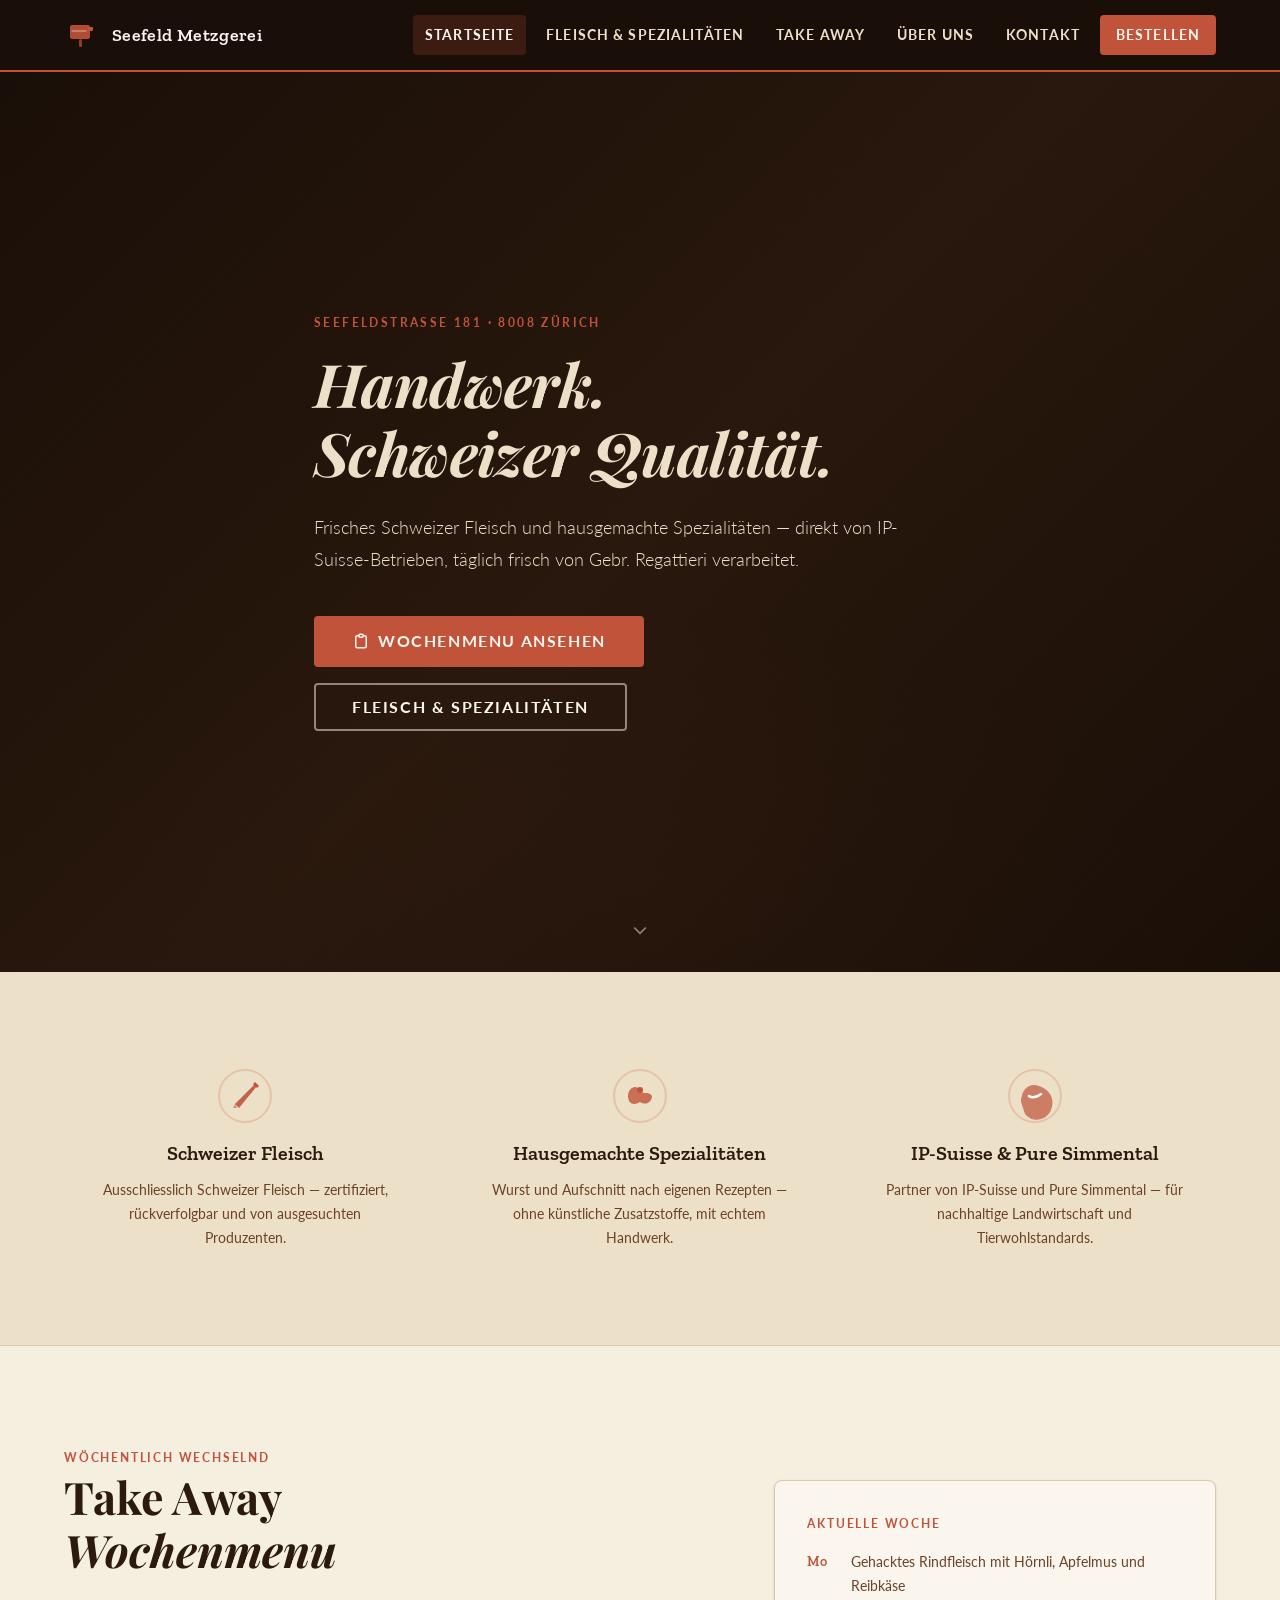
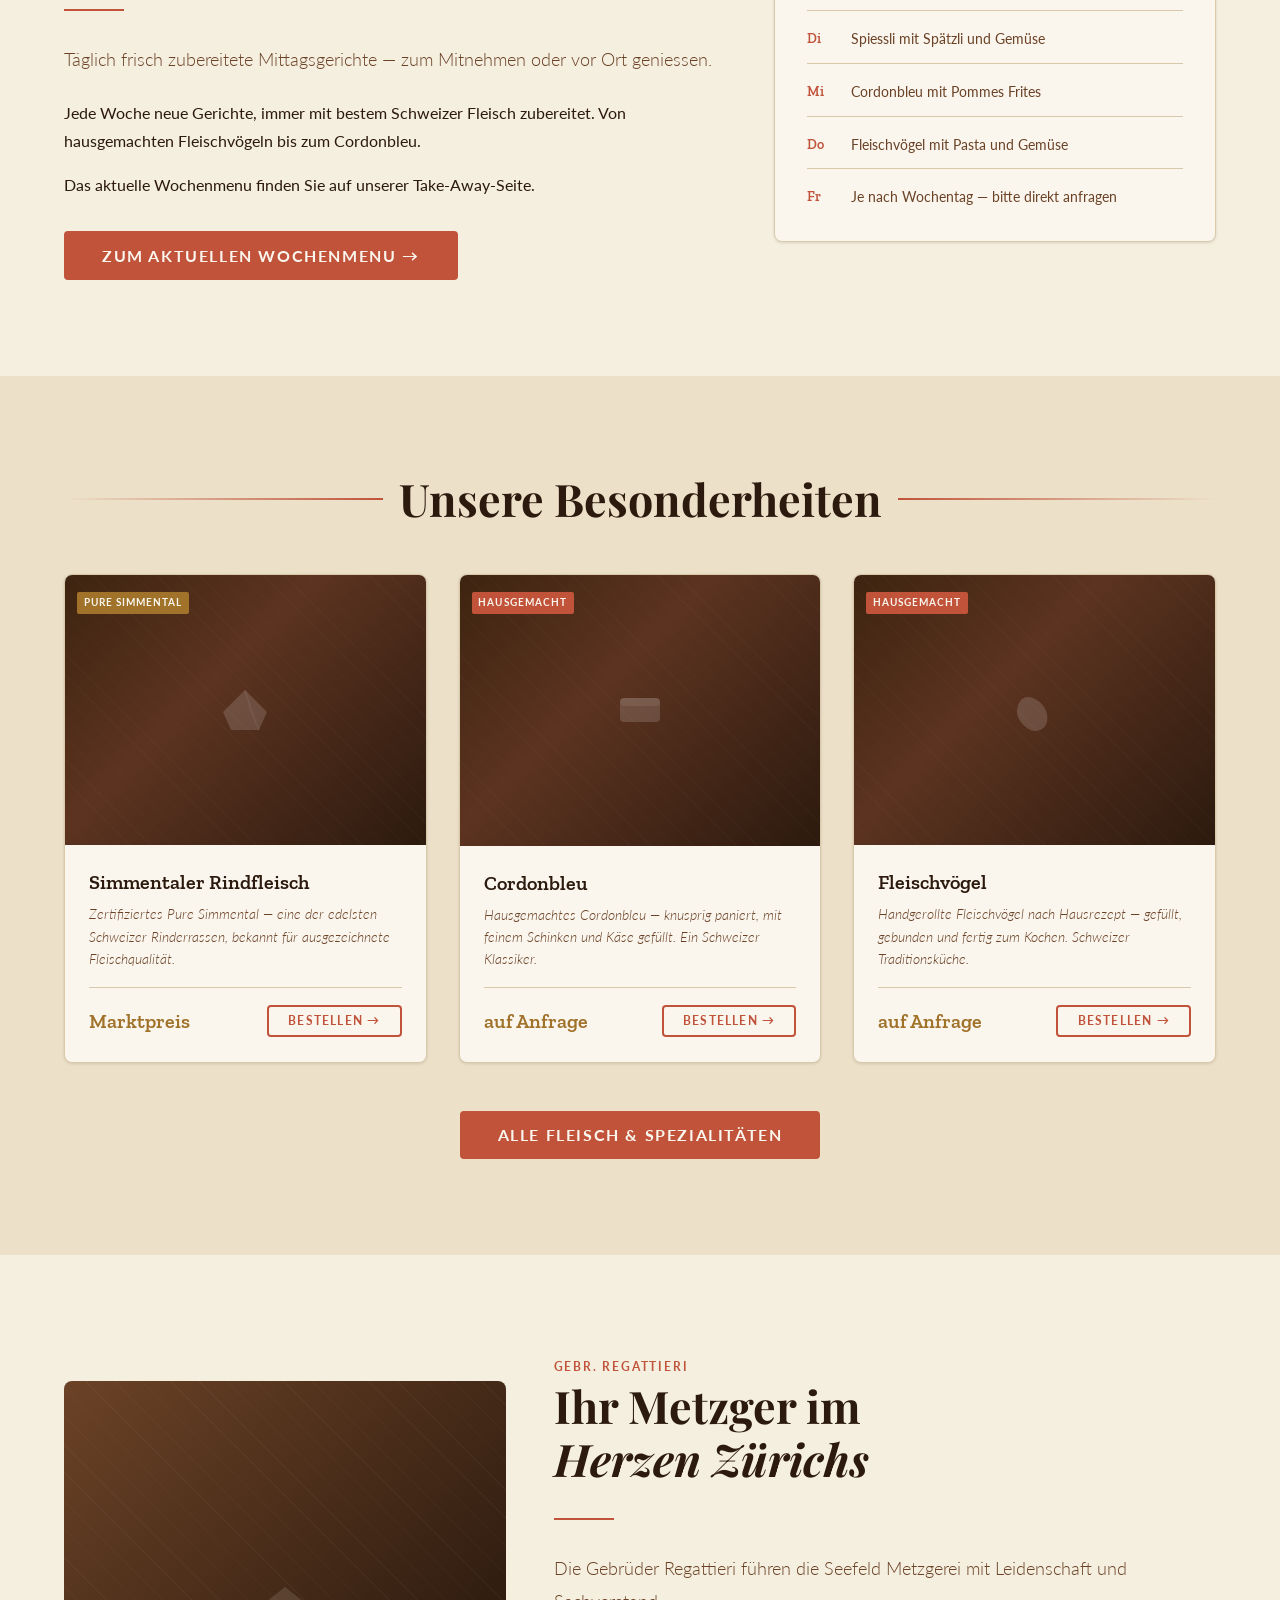
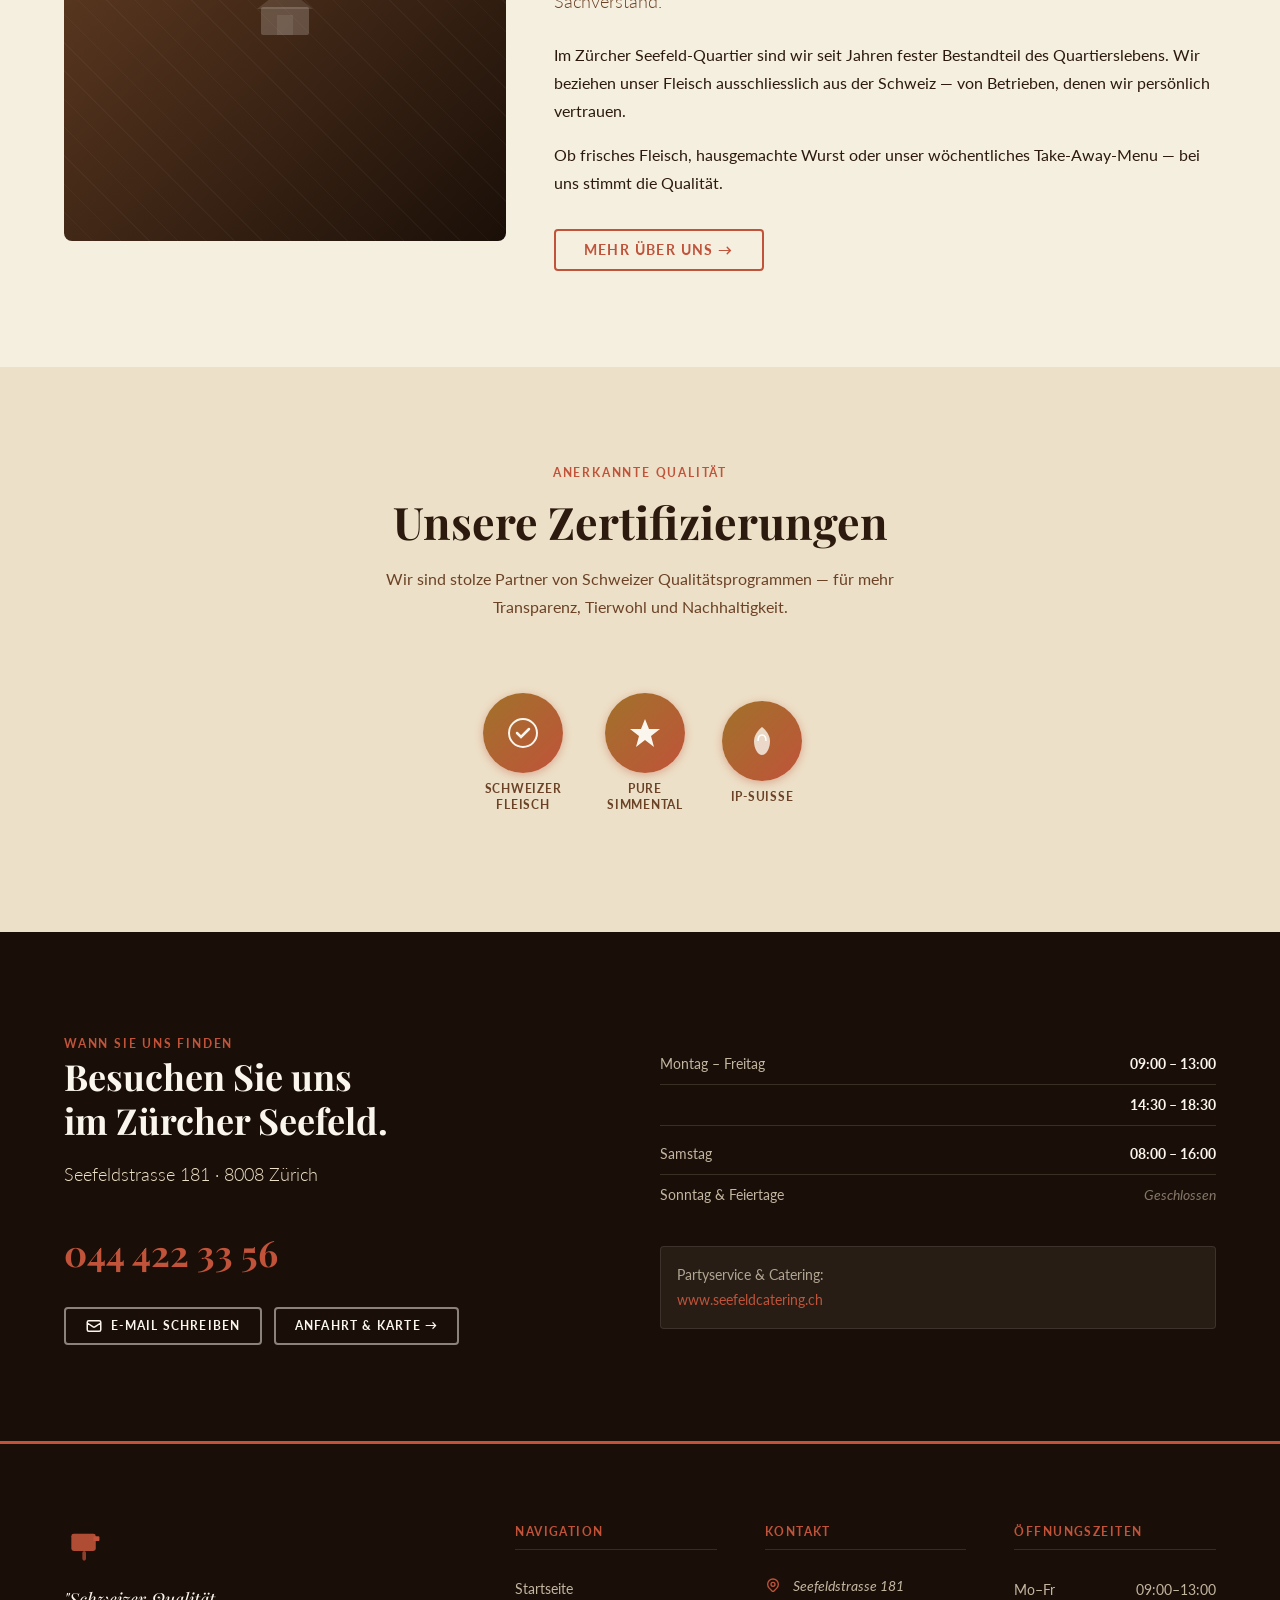
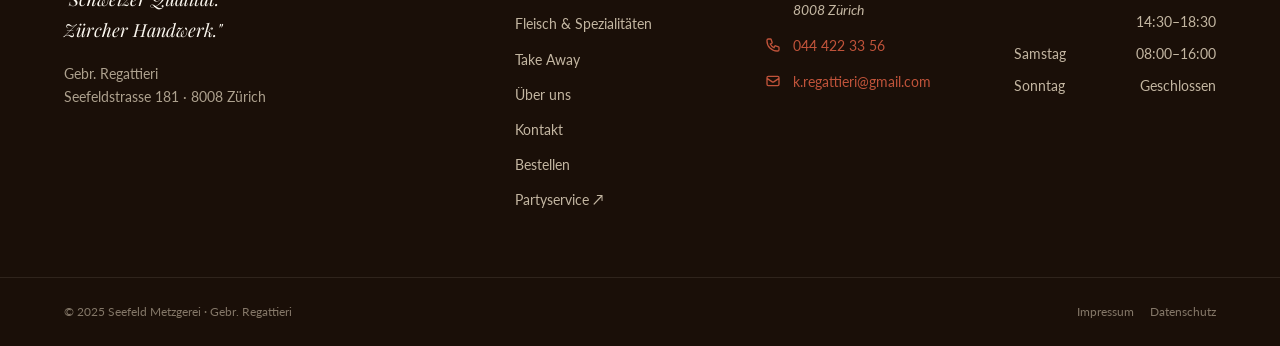
==== commit a09ca441: "Update website with real business data from seefeldmetzgerei.ch - Replace all placeholder content wi" ====
--- a/index.html
+++ b/index.html
@@ -3,9 +3,9 @@
 <head>
   <meta charset="UTF-8">
   <meta name="viewport" content="width=device-width, initial-scale=1.0">
-  <meta name="description" content="Seefeld Metzgerei – Frisches Fleisch und hausgemachte Spezialitäten aus dem Herzen des Seefelds. Handwerk seit Generationen.">
+  <meta name="description" content="Seefeld Metzgerei – Ihr Metzger im Herzen von Zürich Seefeld. Frisches Schweizer Fleisch, hausgemachte Spezialitäten und wöchentliches Take-Away-Menu.">
   <meta name="theme-color" content="#1A0F08">
-  <title>Seefeld Metzgerei – Handwerk seit Generationen</title>
+  <title>Seefeld Metzgerei – Ihr Metzger in Zürich</title>
   <link rel="stylesheet" href="assets/css/base.css">
   <link rel="stylesheet" href="assets/css/layout.css">
   <link rel="stylesheet" href="assets/css/components.css">
@@ -19,7 +19,6 @@
     <div class="nav__container">
       <a href="index.html" class="nav__logo" aria-label="Seefeld Metzgerei – Zurück zur Startseite">
         <svg class="nav__logo-icon" viewBox="0 0 36 36" fill="none" xmlns="http://www.w3.org/2000/svg" aria-hidden="true">
-          <!-- Cleaver silhouette -->
           <rect x="6" y="8" width="20" height="14" rx="2" fill="currentColor" opacity="0.9"/>
           <rect x="24" y="10" width="5" height="4" rx="1" fill="currentColor"/>
           <rect x="15" y="22" width="3" height="8" rx="1.5" fill="currentColor" opacity="0.7"/>
@@ -35,7 +34,8 @@
 
       <ul class="nav__menu" id="nav-menu" role="list">
         <li><a href="index.html">Startseite</a></li>
-        <li><a href="speisekarte.html">Speisekarte</a></li>
+        <li><a href="speisekarte.html">Fleisch & Spezialitäten</a></li>
+        <li><a href="takeaway.html">Take Away</a></li>
         <li><a href="ueber-uns.html">Über uns</a></li>
         <li><a href="kontakt.html">Kontakt</a></li>
         <li><a href="bestellung.html" class="nav__cta">Bestellen</a></li>
@@ -50,18 +50,17 @@
     ══════════════════════════════════════════════════════ -->
     <section class="page-hero" aria-label="Willkommen">
       <div class="page-hero__overlay"></div>
-      <!-- Replace the background-image below with a real photo: style="background-image: url('assets/images/hero-bg.jpg'); background-size: cover; background-position: center;" -->
       <div class="page-hero__content" style="text-align: left; max-width: 700px;">
-        <span class="page-hero__overline">Seefeld in Tirol · Seit 1987</span>
-        <h1><em>Handwerk<br>seit Generationen.</em></h1>
-        <p class="lead">Frisches Fleisch und hausgemachte Spezialitäten — direkt vom Alpenbauern, mit Sorgfalt verarbeitet von Familie Huber.</p>
+        <span class="page-hero__overline">Seefeldstrasse 181 · 8008 Zürich</span>
+        <h1><em>Handwerk.<br>Schweizer Qualität.</em></h1>
+        <p class="lead">Frisches Schweizer Fleisch und hausgemachte Spezialitäten — direkt von IP-Suisse-Betrieben, täglich frisch von Gebr. Regattieri verarbeitet.</p>
         <div class="page-hero__cta-group">
-          <a href="speisekarte.html" class="btn btn--primary btn--lg">
+          <a href="takeaway.html" class="btn btn--primary btn--lg">
             <svg viewBox="0 0 24 24" fill="none" stroke="currentColor" stroke-width="2" aria-hidden="true"><path d="M9 5H7a2 2 0 00-2 2v12a2 2 0 002 2h10a2 2 0 002-2V7a2 2 0 00-2-2h-2M9 5a2 2 0 002 2h2a2 2 0 002-2M9 5a2 2 0 012-2h2a2 2 0 012 2"/></svg>
-            Zur Speisekarte
+            Wochenmenu ansehen
           </a>
-          <a href="bestellung.html" class="btn btn--ghost btn--lg">
-            Jetzt Bestellen
+          <a href="speisekarte.html" class="btn btn--ghost btn--lg">
+            Fleisch &amp; Spezialitäten
           </a>
         </div>
       </div>
@@ -81,37 +80,80 @@
           <div class="info-card">
             <svg class="info-card__icon" viewBox="0 0 56 56" fill="none" xmlns="http://www.w3.org/2000/svg" aria-hidden="true">
               <circle cx="28" cy="28" r="26" stroke="currentColor" stroke-width="2" opacity="0.2"/>
-              <!-- Knife icon -->
               <path d="M18 36 L38 16 L40 18 L22 40 Z" fill="currentColor" opacity="0.9"/>
               <path d="M38 14 L42 18 L40 20 L36 16 Z" fill="currentColor"/>
               <path d="M18 36 L20 40 L16 40 Z" fill="currentColor" opacity="0.6"/>
             </svg>
-            <h3>Frische Qualität</h3>
-            <p>Täglich frisch verarbeitet, von lokalen Bauernhöfen direkt aus der Tiroler Alpenregion.</p>
+            <h3>Schweizer Fleisch</h3>
+            <p>Ausschliesslich Schweizer Fleisch — zertifiziert, rückverfolgbar und von ausgesuchten Produzenten.</p>
           </div>
 
           <div class="info-card">
             <svg class="info-card__icon" viewBox="0 0 56 56" fill="none" xmlns="http://www.w3.org/2000/svg" aria-hidden="true">
               <circle cx="28" cy="28" r="26" stroke="currentColor" stroke-width="2" opacity="0.2"/>
-              <!-- Sausage / loop icon -->
               <path d="M16 28 C16 20 24 16 28 22 C32 28 36 22 40 28 C40 34 34 38 28 34 C22 38 16 36 16 28Z" fill="currentColor" opacity="0.8"/>
               <circle cx="28" cy="22" r="3" fill="currentColor"/>
             </svg>
-            <h3>Hausgemacht</h3>
-            <p>Über 30 Wurstsorten nach überlieferten Familienrezepten — ohne Zusatzstoffe, mit Liebe gemacht.</p>
+            <h3>Hausgemachte Spezialitäten</h3>
+            <p>Wurst und Aufschnitt nach eigenen Rezepten — ohne künstliche Zusatzstoffe, mit echtem Handwerk.</p>
           </div>
 
           <div class="info-card">
             <svg class="info-card__icon" viewBox="0 0 56 56" fill="none" xmlns="http://www.w3.org/2000/svg" aria-hidden="true">
               <circle cx="28" cy="28" r="26" stroke="currentColor" stroke-width="2" opacity="0.2"/>
-              <!-- Map pin icon -->
-              <path d="M28 14 C22 14 17 19 17 25 C17 33 28 42 28 42 C28 42 39 33 39 25 C39 19 34 14 28 14Z" fill="currentColor" opacity="0.8"/>
-              <circle cx="28" cy="25" r="4" fill="white" opacity="0.9"/>
+              <path d="M14 34 C14 22 22 14 32 18 C44 22 48 32 44 42 C40 52 26 56 18 46 Z" fill="currentColor" opacity="0.7"/>
+              <path d="M22 28 C22 28 26 32 34 26" stroke="white" stroke-width="2.5" stroke-linecap="round"/>
             </svg>
-            <h3>Direkt aus der Region</h3>
-            <p>Eng vernetzt mit Seefelder Landwirten und Alpenbauern — kurze Wege, maximale Frische.</p>
-          </div>
-
+            <h3>IP-Suisse &amp; Pure Simmental</h3>
+            <p>Partner von IP-Suisse und Pure Simmental — für nachhaltige Landwirtschaft und Tierwohlstandards.</p>
+          </div>
+
+        </div>
+      </div>
+    </section>
+
+    <!-- ══════════════════════════════════════════════════════
+         TAKE AWAY HIGHLIGHT
+    ══════════════════════════════════════════════════════ -->
+    <section class="section" aria-labelledby="takeaway-heading">
+      <div class="container">
+        <div class="split split--60-40">
+          <div>
+            <span class="overline">Wöchentlich wechselnd</span>
+            <h2 id="takeaway-heading" style="margin-bottom:var(--space-6);">Take Away<br><em>Wochenmenu</em></h2>
+            <hr class="accent accent--left" style="margin-bottom:var(--space-8);">
+            <p class="lead" style="margin-bottom:var(--space-6);">Täglich frisch zubereitete Mittagsgerichte — zum Mitnehmen oder vor Ort geniessen.</p>
+            <p style="margin-bottom:var(--space-4);">Jede Woche neue Gerichte, immer mit bestem Schweizer Fleisch zubereitet. Von hausgemachten Fleischvögeln bis zum Cordonbleu.</p>
+            <p style="margin-bottom:var(--space-8);">Das aktuelle Wochenmenu finden Sie auf unserer Take-Away-Seite.</p>
+            <a href="takeaway.html" class="btn btn--primary btn--lg">Zum aktuellen Wochenmenu →</a>
+          </div>
+
+          <!-- Current week preview -->
+          <div style="background:var(--color-bone);border:1px solid var(--color-border);border-radius:var(--radius-md);padding:var(--space-8);box-shadow:var(--shadow-sm);">
+            <p class="overline" style="margin-bottom:var(--space-4);">Aktuelle Woche</p>
+            <ul style="list-style:none;display:flex;flex-direction:column;gap:var(--space-4);">
+              <li style="display:flex;gap:var(--space-3);align-items:flex-start;padding-bottom:var(--space-3);border-bottom:1px solid var(--color-border);">
+                <span style="font-family:var(--font-slab);font-size:var(--text-sm);font-weight:600;color:var(--color-terracotta);flex-shrink:0;min-width:32px;">Mo</span>
+                <span style="font-size:var(--text-sm);color:var(--color-mocha);">Gehacktes Rindfleisch mit Hörnli, Apfelmus und Reibkäse</span>
+              </li>
+              <li style="display:flex;gap:var(--space-3);align-items:flex-start;padding-bottom:var(--space-3);border-bottom:1px solid var(--color-border);">
+                <span style="font-family:var(--font-slab);font-size:var(--text-sm);font-weight:600;color:var(--color-terracotta);flex-shrink:0;min-width:32px;">Di</span>
+                <span style="font-size:var(--text-sm);color:var(--color-mocha);">Spiessli mit Spätzli und Gemüse</span>
+              </li>
+              <li style="display:flex;gap:var(--space-3);align-items:flex-start;padding-bottom:var(--space-3);border-bottom:1px solid var(--color-border);">
+                <span style="font-family:var(--font-slab);font-size:var(--text-sm);font-weight:600;color:var(--color-terracotta);flex-shrink:0;min-width:32px;">Mi</span>
+                <span style="font-size:var(--text-sm);color:var(--color-mocha);">Cordonbleu mit Pommes Frites</span>
+              </li>
+              <li style="display:flex;gap:var(--space-3);align-items:flex-start;padding-bottom:var(--space-3);border-bottom:1px solid var(--color-border);">
+                <span style="font-family:var(--font-slab);font-size:var(--text-sm);font-weight:600;color:var(--color-terracotta);flex-shrink:0;min-width:32px;">Do</span>
+                <span style="font-size:var(--text-sm);color:var(--color-mocha);">Fleischvögel mit Pasta und Gemüse</span>
+              </li>
+              <li style="display:flex;gap:var(--space-3);align-items:flex-start;">
+                <span style="font-family:var(--font-slab);font-size:var(--text-sm);font-weight:600;color:var(--color-terracotta);flex-shrink:0;min-width:32px;">Fr</span>
+                <span style="font-size:var(--text-sm);color:var(--color-mocha);">Je nach Wochentag — bitte direkt anfragen</span>
+              </li>
+            </ul>
+          </div>
         </div>
       </div>
     </section>
@@ -119,76 +161,72 @@
     <!-- ══════════════════════════════════════════════════════
          FEATURED PRODUCTS
     ══════════════════════════════════════════════════════ -->
-    <section class="section" aria-labelledby="produkte-heading">
+    <section class="section section--parchment" aria-labelledby="produkte-heading">
       <div class="container">
         <h2 id="produkte-heading" class="section-title">Unsere Besonderheiten</h2>
 
         <div class="product-grid">
 
-          <!-- Card 1: Seefelder Bergwurst -->
+          <!-- Card 1: Pure Simmental Beef -->
           <article class="product-card">
             <div class="product-card__image">
-              <!-- Replace with: <img src="assets/images/bergwurst.jpg" alt="Seefelder Bergwurst" loading="lazy"> -->
-              <span class="product-card__badge"><span class="badge badge--terracotta">Hausgemacht</span></span>
+              <span class="product-card__badge"><span class="badge badge--gold">Pure Simmental</span></span>
               <svg class="product-card__icon" viewBox="0 0 64 64" fill="none" xmlns="http://www.w3.org/2000/svg" aria-hidden="true">
-                <path d="M16 32 C16 22 22 16 32 18 C42 20 48 28 44 38 C40 48 28 50 20 44 C14 40 14 36 16 32Z" fill="currentColor"/>
-                <path d="M32 18 C32 18 34 24 36 28 C38 32 40 36 36 40 C32 44 26 42 24 38 C20 30 26 18 32 18Z" fill="currentColor" opacity="0.3"/>
+                <path d="M10 34 L32 12 L54 34 L46 52 L18 52 Z" fill="currentColor"/>
+                <path d="M32 12 L38 32 L46 52" stroke="currentColor" stroke-width="2" opacity="0.4"/>
               </svg>
             </div>
             <div class="product-card__body">
-              <h3 class="product-card__name">Seefelder Bergwurst</h3>
-              <p class="product-card__desc">Kräftig geräuchert nach altem Familienrezept, mit heimischen Kräutern und Bergspeck.</p>
+              <h3 class="product-card__name">Simmentaler Rindfleisch</h3>
+              <p class="product-card__desc">Zertifiziertes Pure Simmental — eine der edelsten Schweizer Rinderrassen, bekannt für ausgezeichnete Fleischqualität.</p>
               <div class="product-card__footer">
-                <div class="product-card__price">ab €4,50 <span>/ 100g</span></div>
-                <a href="bestellung.html?produkt=Seefelder+Bergwurst" class="btn btn--outline btn--sm">Bestellen →</a>
+                <div class="product-card__price">Marktpreis</div>
+                <a href="bestellung.html?produkt=Simmentaler+Rindfleisch" class="btn btn--outline btn--sm">Bestellen →</a>
               </div>
             </div>
           </article>
 
-          <!-- Card 2: Kalbstafelspitz -->
+          <!-- Card 2: Cordonbleu -->
           <article class="product-card">
             <div class="product-card__image">
-              <!-- Replace with: <img src="assets/images/kalbfleisch.jpg" alt="Kalbstafelspitz" loading="lazy"> -->
-              <span class="product-card__badge"><span class="badge badge--gold">Saisonal</span></span>
-              <svg class="product-card__icon" viewBox="0 0 64 64" fill="none" xmlns="http://www.w3.org/2000/svg" aria-hidden="true">
-                <path d="M12 40 L28 16 L52 28 L44 48 L12 40Z" fill="currentColor"/>
-                <path d="M28 16 L34 32 L44 48" stroke="currentColor" stroke-width="2" opacity="0.4"/>
-              </svg>
-            </div>
-            <div class="product-card__body">
-              <h3 class="product-card__name">Kalbstafelspitz</h3>
-              <p class="product-card__desc">Zart marmoriertes Kalbfleisch vom Almbauern — für die perfekte Sonntagsspeise.</p>
-              <div class="product-card__footer">
-                <div class="product-card__price">Marktpreis</div>
-                <a href="bestellung.html?produkt=Kalbstafelspitz" class="btn btn--outline btn--sm">Bestellen →</a>
-              </div>
-            </div>
-          </article>
-
-          <!-- Card 3: Hausmacher Leberkäse -->
-          <article class="product-card">
-            <div class="product-card__image">
-              <!-- Replace with: <img src="assets/images/leberkase.jpg" alt="Hausmacher Leberkäse" loading="lazy"> -->
-              <span class="product-card__badge"><span class="badge badge--terracotta">Täglich frisch</span></span>
+              <span class="product-card__badge"><span class="badge badge--terracotta">Hausgemacht</span></span>
               <svg class="product-card__icon" viewBox="0 0 64 64" fill="none" xmlns="http://www.w3.org/2000/svg" aria-hidden="true">
                 <rect x="12" y="20" width="40" height="24" rx="4" fill="currentColor"/>
                 <rect x="12" y="20" width="40" height="8" rx="4" fill="currentColor" opacity="0.5"/>
               </svg>
             </div>
             <div class="product-card__body">
-              <h3 class="product-card__name">Hausmacher Leberkäse</h3>
-              <p class="product-card__desc">Frisch gebacken, täglich ab 7 Uhr — knusprige Kruste, saftiger Kern. Ein Klassiker.</p>
+              <h3 class="product-card__name">Cordonbleu</h3>
+              <p class="product-card__desc">Hausgemachtes Cordonbleu — knusprig paniert, mit feinem Schinken und Käse gefüllt. Ein Schweizer Klassiker.</p>
               <div class="product-card__footer">
-                <div class="product-card__price">€2,80 <span>/ 100g</span></div>
-                <a href="bestellung.html?produkt=Hausmacher+Leberk%C3%A4se" class="btn btn--outline btn--sm">Bestellen →</a>
+                <div class="product-card__price">auf Anfrage</div>
+                <a href="bestellung.html?produkt=Cordonbleu" class="btn btn--outline btn--sm">Bestellen →</a>
               </div>
             </div>
           </article>
 
+          <!-- Card 3: Fleischvögel -->
+          <article class="product-card">
+            <div class="product-card__image">
+              <span class="product-card__badge"><span class="badge badge--terracotta">Hausgemacht</span></span>
+              <svg class="product-card__icon" viewBox="0 0 64 64" fill="none" xmlns="http://www.w3.org/2000/svg" aria-hidden="true">
+                <path d="M14 34 C14 24 20 16 30 20 C40 24 46 34 44 44 C42 52 32 56 24 50 C16 44 14 38 14 34Z" fill="currentColor"/>
+              </svg>
+            </div>
+            <div class="product-card__body">
+              <h3 class="product-card__name">Fleischvögel</h3>
+              <p class="product-card__desc">Handgerollte Fleischvögel nach Hausrezept — gefüllt, gebunden und fertig zum Kochen. Schweizer Traditionsküche.</p>
+              <div class="product-card__footer">
+                <div class="product-card__price">auf Anfrage</div>
+                <a href="bestellung.html?produkt=Fleischvögel" class="btn btn--outline btn--sm">Bestellen →</a>
+              </div>
+            </div>
+          </article>
+
         </div>
 
         <div style="text-align: center; margin-top: var(--space-12);">
-          <a href="speisekarte.html" class="btn btn--primary btn--lg">Alle Produkte entdecken</a>
+          <a href="speisekarte.html" class="btn btn--primary btn--lg">Alle Fleisch &amp; Spezialitäten</a>
         </div>
       </div>
     </section>
@@ -196,28 +234,71 @@
     <!-- ══════════════════════════════════════════════════════
          ABOUT TEASER
     ══════════════════════════════════════════════════════ -->
-    <section class="section section--parchment" aria-labelledby="about-teaser-heading">
+    <section class="section" aria-labelledby="about-teaser-heading">
       <div class="container">
         <div class="split split--40-60">
 
-          <!-- Image -->
-          <div class="img-placeholder img-placeholder--hero" style="min-height: 460px;" role="img" aria-label="Metzger bei der Arbeit">
-            <!-- Replace with: <img src="assets/images/about-portrait.jpg" alt="Markus Huber, Metzgermeister" style="width:100%;height:100%;object-fit:cover;border-radius:var(--radius-md);"> -->
+          <div class="img-placeholder img-placeholder--hero" style="min-height: 460px;" role="img" aria-label="Die Seefeld Metzgerei">
+            <!-- Replace with: <img src="assets/images/metzgerei.jpg" alt="Seefeld Metzgerei Zürich" style="width:100%;height:100%;object-fit:cover;border-radius:var(--radius-md);"> -->
             <svg viewBox="0 0 64 64" fill="none" xmlns="http://www.w3.org/2000/svg" aria-hidden="true" style="width:64px;height:64px;color:rgba(250,246,238,0.2);">
-              <circle cx="32" cy="20" r="10" fill="currentColor"/>
-              <path d="M12 52 C12 38 52 38 52 52" fill="currentColor"/>
+              <rect x="8" y="28" width="48" height="28" rx="2" fill="currentColor"/>
+              <path d="M4 30 L32 8 L60 30" fill="currentColor" opacity="0.6"/>
+              <rect x="24" y="36" width="16" height="20" fill="currentColor" opacity="0.4"/>
             </svg>
           </div>
 
-          <!-- Text -->
           <div>
-            <span class="overline">Unsere Geschichte</span>
-            <h2 id="about-teaser-heading" style="margin-bottom: var(--space-6);">Tradition trifft<br><em>Leidenschaft</em></h2>
+            <span class="overline">Gebr. Regattieri</span>
+            <h2 id="about-teaser-heading" style="margin-bottom: var(--space-6);">Ihr Metzger im<br><em>Herzen Zürichs</em></h2>
             <hr class="accent accent--left" style="margin-bottom: var(--space-8);">
-            <p class="lead" style="margin-bottom: var(--space-6);">Seit über drei Jahrzehnten steht Familie Huber für das Handwerk der Metzgerei.</p>
-            <p style="margin-bottom: var(--space-4);">In unserem kleinen Laden in Seefeld verarbeiten wir nur, was wir kennen — Fleisch von Bauern, denen wir persönlich vertrauen. Jedes Stück wird von Hand geschnitten, jede Wurst nach bewährtem Rezept gefertigt.</p>
-            <p style="margin-bottom: var(--space-8);">Wir glauben: Gutes Fleisch braucht keine großen Worte. Es spricht für sich.</p>
-            <a href="ueber-uns.html" class="btn btn--outline">Unsere Geschichte →</a>
+            <p class="lead" style="margin-bottom: var(--space-6);">Die Gebrüder Regattieri führen die Seefeld Metzgerei mit Leidenschaft und Sachverstand.</p>
+            <p style="margin-bottom: var(--space-4);">Im Zürcher Seefeld-Quartier sind wir seit Jahren fester Bestandteil des Quartierslebens. Wir beziehen unser Fleisch ausschliesslich aus der Schweiz — von Betrieben, denen wir persönlich vertrauen.</p>
+            <p style="margin-bottom: var(--space-8);">Ob frisches Fleisch, hausgemachte Wurst oder unser wöchentliches Take-Away-Menu — bei uns stimmt die Qualität.</p>
+            <a href="ueber-uns.html" class="btn btn--outline">Mehr über uns →</a>
+          </div>
+
+        </div>
+      </div>
+    </section>
+
+    <!-- ══════════════════════════════════════════════════════
+         CERTIFICATIONS
+    ══════════════════════════════════════════════════════ -->
+    <section class="section section--parchment" aria-labelledby="certs-heading">
+      <div class="container" style="text-align:center;">
+        <span class="overline" style="display:block;margin-bottom:var(--space-3);">Anerkannte Qualität</span>
+        <h2 id="certs-heading" style="margin-bottom:var(--space-4);">Unsere Zertifizierungen</h2>
+        <p style="max-width:560px;margin-inline:auto;margin-bottom:var(--space-12);color:var(--color-mocha);">Wir sind stolze Partner von Schweizer Qualitätsprogrammen — für mehr Transparenz, Tierwohl und Nachhaltigkeit.</p>
+
+        <div class="award-strip">
+
+          <div class="award-badge">
+            <div class="award-badge__seal">
+              <svg viewBox="0 0 36 36" fill="none" xmlns="http://www.w3.org/2000/svg" aria-hidden="true">
+                <circle cx="18" cy="18" r="14" stroke="currentColor" stroke-width="2" fill="none"/>
+                <path d="M12 18 L16 22 L24 14" stroke="currentColor" stroke-width="2.5" stroke-linecap="round"/>
+              </svg>
+            </div>
+            <span class="award-badge__label">Schweizer Fleisch</span>
+          </div>
+
+          <div class="award-badge">
+            <div class="award-badge__seal">
+              <svg viewBox="0 0 36 36" fill="none" xmlns="http://www.w3.org/2000/svg" aria-hidden="true">
+                <polygon points="18,4 22,14 33,14 24,21 27,32 18,25 9,32 12,21 3,14 14,14" fill="currentColor"/>
+              </svg>
+            </div>
+            <span class="award-badge__label">Pure Simmental</span>
+          </div>
+
+          <div class="award-badge">
+            <div class="award-badge__seal">
+              <svg viewBox="0 0 36 36" fill="none" xmlns="http://www.w3.org/2000/svg" aria-hidden="true">
+                <path d="M18 4 C18 4 10 10 10 18 C10 26 14 32 18 32 C22 32 26 26 26 18 C26 10 18 4 18 4Z" fill="currentColor" opacity="0.8"/>
+                <path d="M14 18 C14 14 16 12 18 12 C20 12 22 14 22 18" stroke="white" stroke-width="1.5" fill="none"/>
+              </svg>
+            </div>
+            <span class="award-badge__label">IP-Suisse</span>
           </div>
 
         </div>
@@ -233,42 +314,43 @@
 
           <div class="hours-strip__cta">
             <span class="overline" style="color: var(--color-terracotta);">Wann Sie uns finden</span>
-            <h2 id="hours-heading">Besuchen Sie uns<br>im Herzen Seefelds.</h2>
-            <p class="lead">Wir freuen uns auf Sie — frisch, persönlich, direkt.</p>
-            <a href="tel:+4351220000" class="hours-strip__phone">+43 5122 00 000</a>
-            <a href="https://wa.me/4351220000?text=Hallo%2C%20ich%20m%C3%B6chte%20gerne%20eine%20Frage%20stellen."
-               class="btn btn--whatsapp" target="_blank" rel="noopener noreferrer">
-              <svg viewBox="0 0 24 24" fill="currentColor" aria-hidden="true"><path d="M17.472 14.382c-.297-.149-1.758-.867-2.03-.967-.273-.099-.471-.148-.67.15-.197.297-.767.966-.94 1.164-.173.199-.347.223-.644.075-.297-.15-1.255-.463-2.39-1.475-.883-.788-1.48-1.761-1.653-2.059-.173-.297-.018-.458.13-.606.134-.133.298-.347.446-.52.149-.174.198-.298.298-.497.099-.198.05-.371-.025-.52-.075-.149-.669-1.612-.916-2.207-.242-.579-.487-.5-.669-.51-.173-.008-.371-.01-.57-.01-.198 0-.52.074-.792.372-.272.297-1.04 1.016-1.04 2.479 0 1.462 1.065 2.875 1.213 3.074.149.198 2.096 3.2 5.077 4.487.709.306 1.262.489 1.694.625.712.227 1.36.195 1.871.118.571-.085 1.758-.719 2.006-1.413.248-.694.248-1.289.173-1.413-.074-.124-.272-.198-.57-.347z"/><path d="M12 0C5.373 0 0 5.373 0 12c0 2.124.554 4.117 1.524 5.845L.057 23.882l6.228-1.443A11.944 11.944 0 0012 24c6.627 0 12-5.373 12-12S18.627 0 12 0zm0 21.818a9.82 9.82 0 01-5.002-1.375l-.358-.213-3.697.856.878-3.592-.235-.369A9.82 9.82 0 012.182 12C2.182 6.582 6.582 2.182 12 2.182S21.818 6.582 21.818 12 17.418 21.818 12 21.818z"/></svg>
-              Auf WhatsApp schreiben
-            </a>
+            <h2 id="hours-heading">Besuchen Sie uns<br>im Zürcher Seefeld.</h2>
+            <p class="lead">Seefeldstrasse 181 · 8008 Zürich</p>
+            <a href="tel:+41444223356" class="hours-strip__phone">044 422 33 56</a>
+            <div style="display:flex;flex-wrap:wrap;gap:var(--space-3);">
+              <a href="mailto:k.regattieri@gmail.com" class="btn btn--ghost btn--sm">
+                <svg viewBox="0 0 24 24" fill="none" stroke="currentColor" stroke-width="2" aria-hidden="true"><path d="M3 8l7.89 5.26a2 2 0 002.22 0L21 8M5 19h14a2 2 0 002-2V7a2 2 0 00-2-2H5a2 2 0 00-2 2v10a2 2 0 002 2z"/></svg>
+                E-Mail schreiben
+              </a>
+              <a href="kontakt.html" class="btn btn--ghost btn--sm">Anfahrt &amp; Karte →</a>
+            </div>
           </div>
 
           <div>
             <div class="hours-strip__table" aria-label="Öffnungszeiten">
               <div class="hours-strip__row">
                 <span class="day">Montag – Freitag</span>
-                <span class="time">7:00 – 18:00</span>
+                <span class="time">09:00 – 13:00</span>
               </div>
               <div class="hours-strip__row">
+                <span class="day"></span>
+                <span class="time">14:30 – 18:30</span>
+              </div>
+              <div class="hours-strip__row" style="margin-top:var(--space-2);">
                 <span class="day">Samstag</span>
-                <span class="time">7:00 – 13:00</span>
+                <span class="time">08:00 – 16:00</span>
               </div>
               <div class="hours-strip__row">
-                <span class="day">Sonntag</span>
+                <span class="day">Sonntag &amp; Feiertage</span>
                 <span class="closed">Geschlossen</span>
               </div>
-              <div class="hours-strip__row">
-                <span class="day">Feiertage</span>
-                <span class="closed">Bitte anfragen</span>
-              </div>
-            </div>
-
-            <div style="margin-top: var(--space-8);">
-              <p style="color: rgba(237,224,200,0.7); font-size: var(--text-sm); margin-bottom: var(--space-3);">
-                <strong style="color:var(--color-bone);">Seefeld Metzgerei</strong><br>
-                Dorfplatz 12 · 6100 Seefeld in Tirol
+            </div>
+
+            <div style="margin-top:var(--space-8);padding:var(--space-4);background:rgba(250,246,238,0.06);border-radius:var(--radius-sm);border:1px solid rgba(250,246,238,0.1);">
+              <p style="font-size:var(--text-sm);color:rgba(237,224,200,0.7);margin:0;">
+                Partyservice &amp; Catering:<br>
+                <a href="https://www.seefeldcatering.ch" target="_blank" rel="noopener noreferrer" style="color:var(--color-terracotta);">www.seefeldcatering.ch</a>
               </p>
-              <a href="kontakt.html" class="btn btn--ghost btn--sm">Anfahrt & Karte →</a>
             </div>
           </div>
 
@@ -285,53 +367,51 @@
     <div class="container">
       <div class="footer__grid">
 
-        <!-- Brand -->
         <div class="footer__brand">
           <svg class="nav__logo-icon" viewBox="0 0 36 36" fill="none" xmlns="http://www.w3.org/2000/svg" aria-hidden="true" style="width:44px;height:44px;margin-bottom:var(--space-4);">
             <rect x="6" y="8" width="20" height="14" rx="2" fill="currentColor" opacity="0.9"/>
             <rect x="24" y="10" width="5" height="4" rx="1" fill="currentColor"/>
             <rect x="15" y="22" width="3" height="8" rx="1.5" fill="currentColor" opacity="0.7"/>
           </svg>
-          <p class="footer__tagline">"Gutes Fleisch.<br>Ehrliches Handwerk."</p>
-          <p>Familie Huber, Seefeld in Tirol.<br>Handwerk seit 1987.</p>
-        </div>
-
-        <!-- Navigation -->
+          <p class="footer__tagline">"Schweizer Qualität.<br>Zürcher Handwerk."</p>
+          <p>Gebr. Regattieri<br>Seefeldstrasse 181 · 8008 Zürich</p>
+        </div>
+
         <div class="footer__col">
           <h4>Navigation</h4>
           <ul>
             <li><a href="index.html">Startseite</a></li>
-            <li><a href="speisekarte.html">Speisekarte</a></li>
+            <li><a href="speisekarte.html">Fleisch &amp; Spezialitäten</a></li>
+            <li><a href="takeaway.html">Take Away</a></li>
             <li><a href="ueber-uns.html">Über uns</a></li>
             <li><a href="kontakt.html">Kontakt</a></li>
             <li><a href="bestellung.html">Bestellen</a></li>
+            <li><a href="https://www.seefeldcatering.ch" target="_blank" rel="noopener noreferrer">Partyservice ↗</a></li>
           </ul>
         </div>
 
-        <!-- Contact -->
         <div class="footer__col">
           <h4>Kontakt</h4>
           <div class="footer__contact-item">
             <svg viewBox="0 0 24 24" fill="none" stroke="currentColor" stroke-width="2" aria-hidden="true"><path d="M17.657 16.657L13.414 20.9a1.998 1.998 0 01-2.827 0l-4.244-4.243a8 8 0 1111.314 0z"/><path d="M15 11a3 3 0 11-6 0 3 3 0 016 0z"/></svg>
-            <address>Dorfplatz 12<br>6100 Seefeld in Tirol</address>
+            <address>Seefeldstrasse 181<br>8008 Zürich</address>
           </div>
           <div class="footer__contact-item">
             <svg viewBox="0 0 24 24" fill="none" stroke="currentColor" stroke-width="2" aria-hidden="true"><path d="M3 5a2 2 0 012-2h3.28a1 1 0 01.948.684l1.498 4.493a1 1 0 01-.502 1.21l-2.257 1.13a11.042 11.042 0 005.516 5.516l1.13-2.257a1 1 0 011.21-.502l4.493 1.498a1 1 0 01.684.949V19a2 2 0 01-2 2h-1C9.716 21 3 14.284 3 6V5z"/></svg>
-            <a href="tel:+4351220000">+43 5122 00 000</a>
+            <a href="tel:+41444223356">044 422 33 56</a>
           </div>
           <div class="footer__contact-item">
             <svg viewBox="0 0 24 24" fill="none" stroke="currentColor" stroke-width="2" aria-hidden="true"><path d="M3 8l7.89 5.26a2 2 0 002.22 0L21 8M5 19h14a2 2 0 002-2V7a2 2 0 00-2-2H5a2 2 0 00-2 2v10a2 2 0 002 2z"/></svg>
-            <a href="mailto:info@seefeld-metzgerei.at">info@seefeld-metzgerei.at</a>
-          </div>
-        </div>
-
-        <!-- Hours -->
+            <a href="mailto:k.regattieri@gmail.com">k.regattieri@gmail.com</a>
+          </div>
+        </div>
+
         <div class="footer__col">
           <h4>Öffnungszeiten</h4>
-          <div class="footer__hours-row"><span>Mo–Fr</span><span>7:00–18:00</span></div>
-          <div class="footer__hours-row"><span>Samstag</span><span>7:00–13:00</span></div>
+          <div class="footer__hours-row"><span>Mo–Fr</span><span>09:00–13:00</span></div>
+          <div class="footer__hours-row"><span></span><span>14:30–18:30</span></div>
+          <div class="footer__hours-row"><span>Samstag</span><span>08:00–16:00</span></div>
           <div class="footer__hours-row"><span>Sonntag</span><span>Geschlossen</span></div>
-          <div class="footer__hours-row"><span>Feiertage</span><span>Bitte anfragen</span></div>
         </div>
 
       </div>
@@ -339,7 +419,7 @@
 
     <div class="footer__bottom">
       <div class="container" style="display:flex;flex-wrap:wrap;justify-content:space-between;align-items:center;gap:var(--space-4);">
-        <span>&copy; 2025 Seefeld Metzgerei · Familie Huber</span>
+        <span>&copy; 2025 Seefeld Metzgerei · Gebr. Regattieri</span>
         <div class="footer__legal-links">
           <a href="impressum.html">Impressum</a>
           <a href="datenschutz.html">Datenschutz</a>
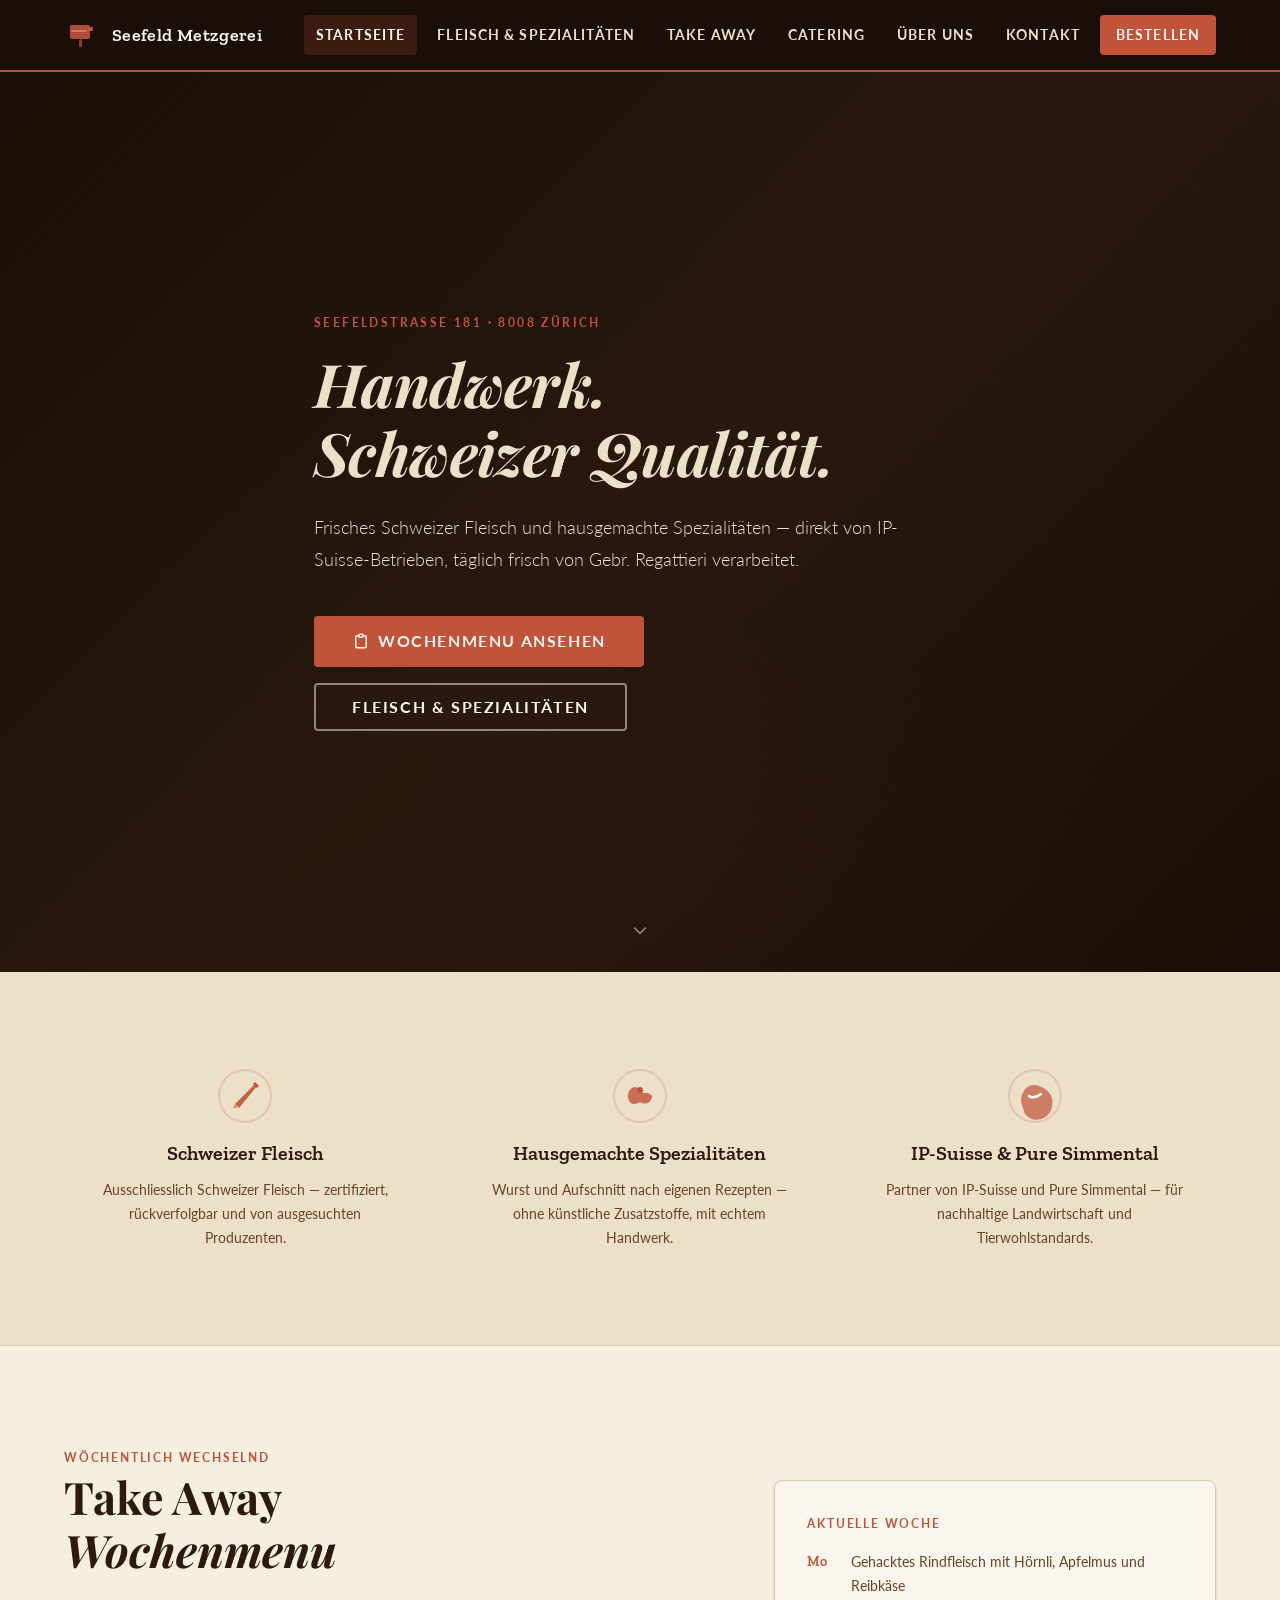
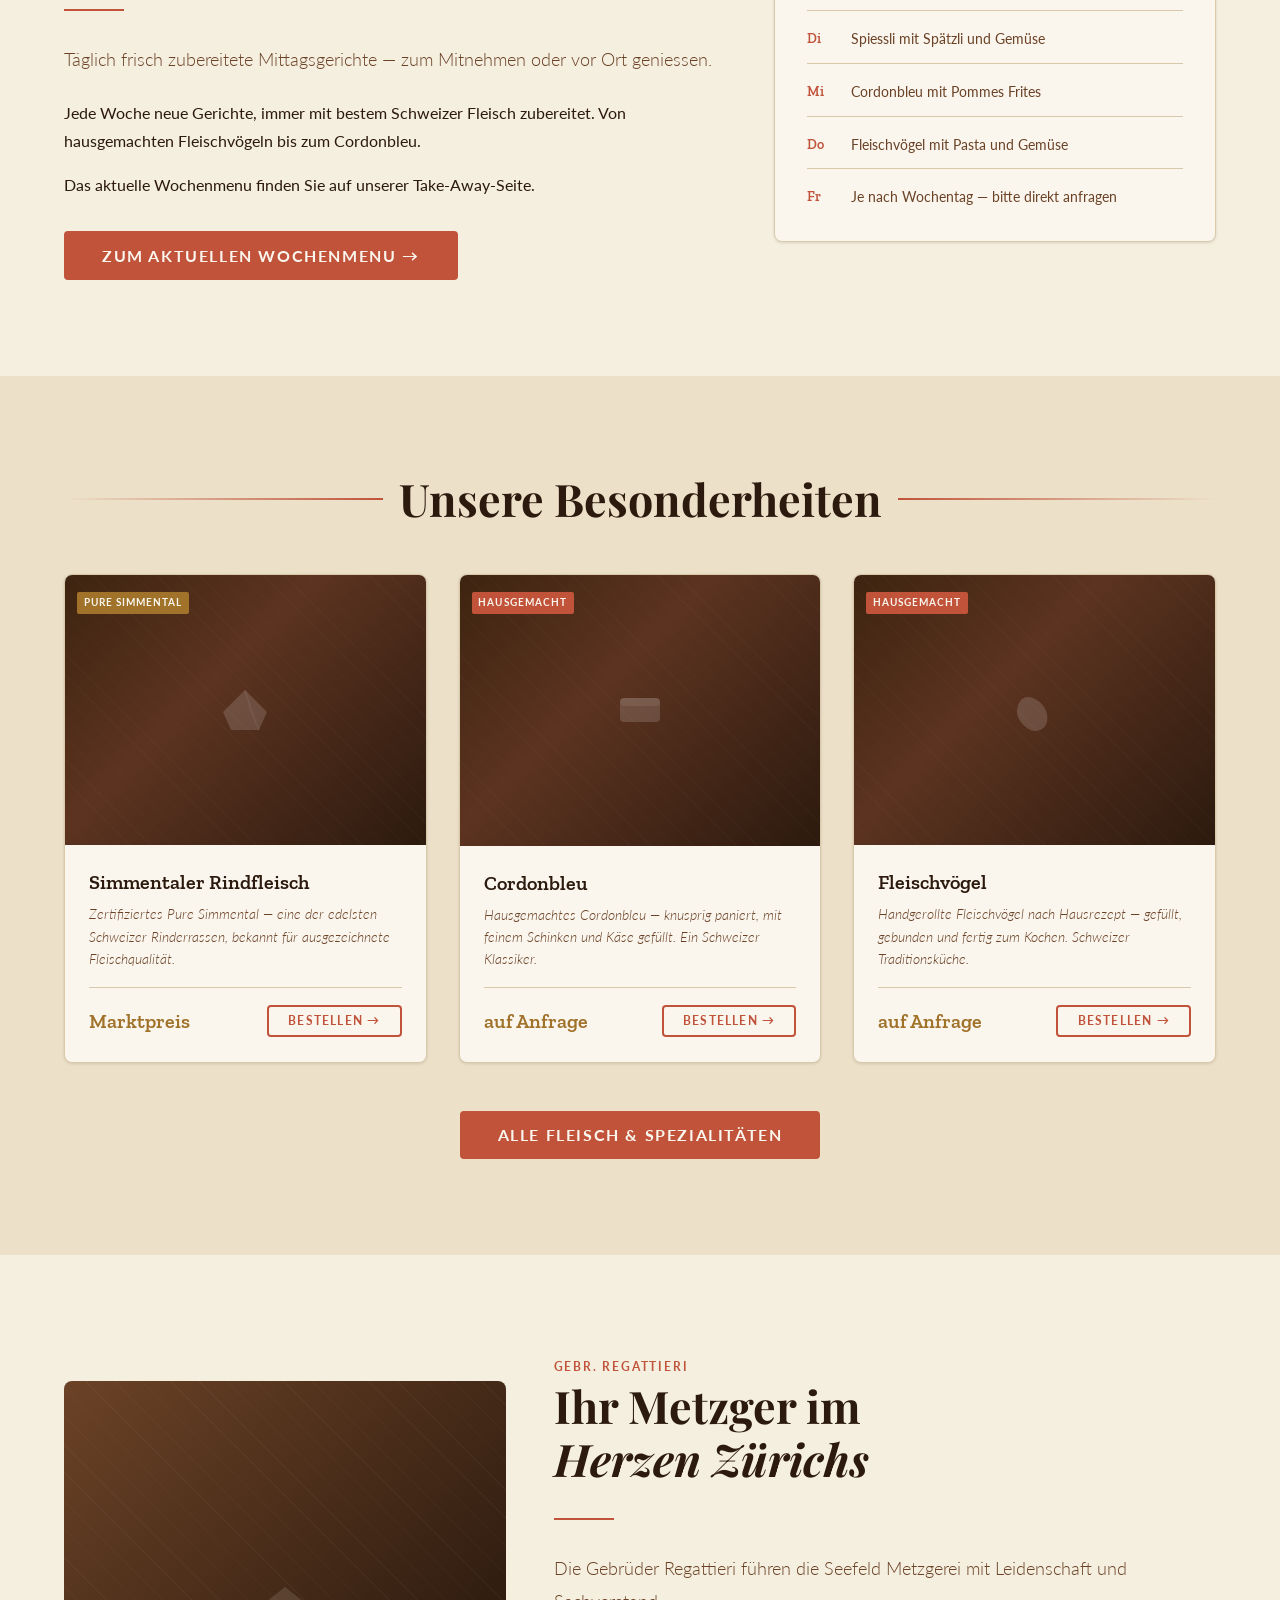
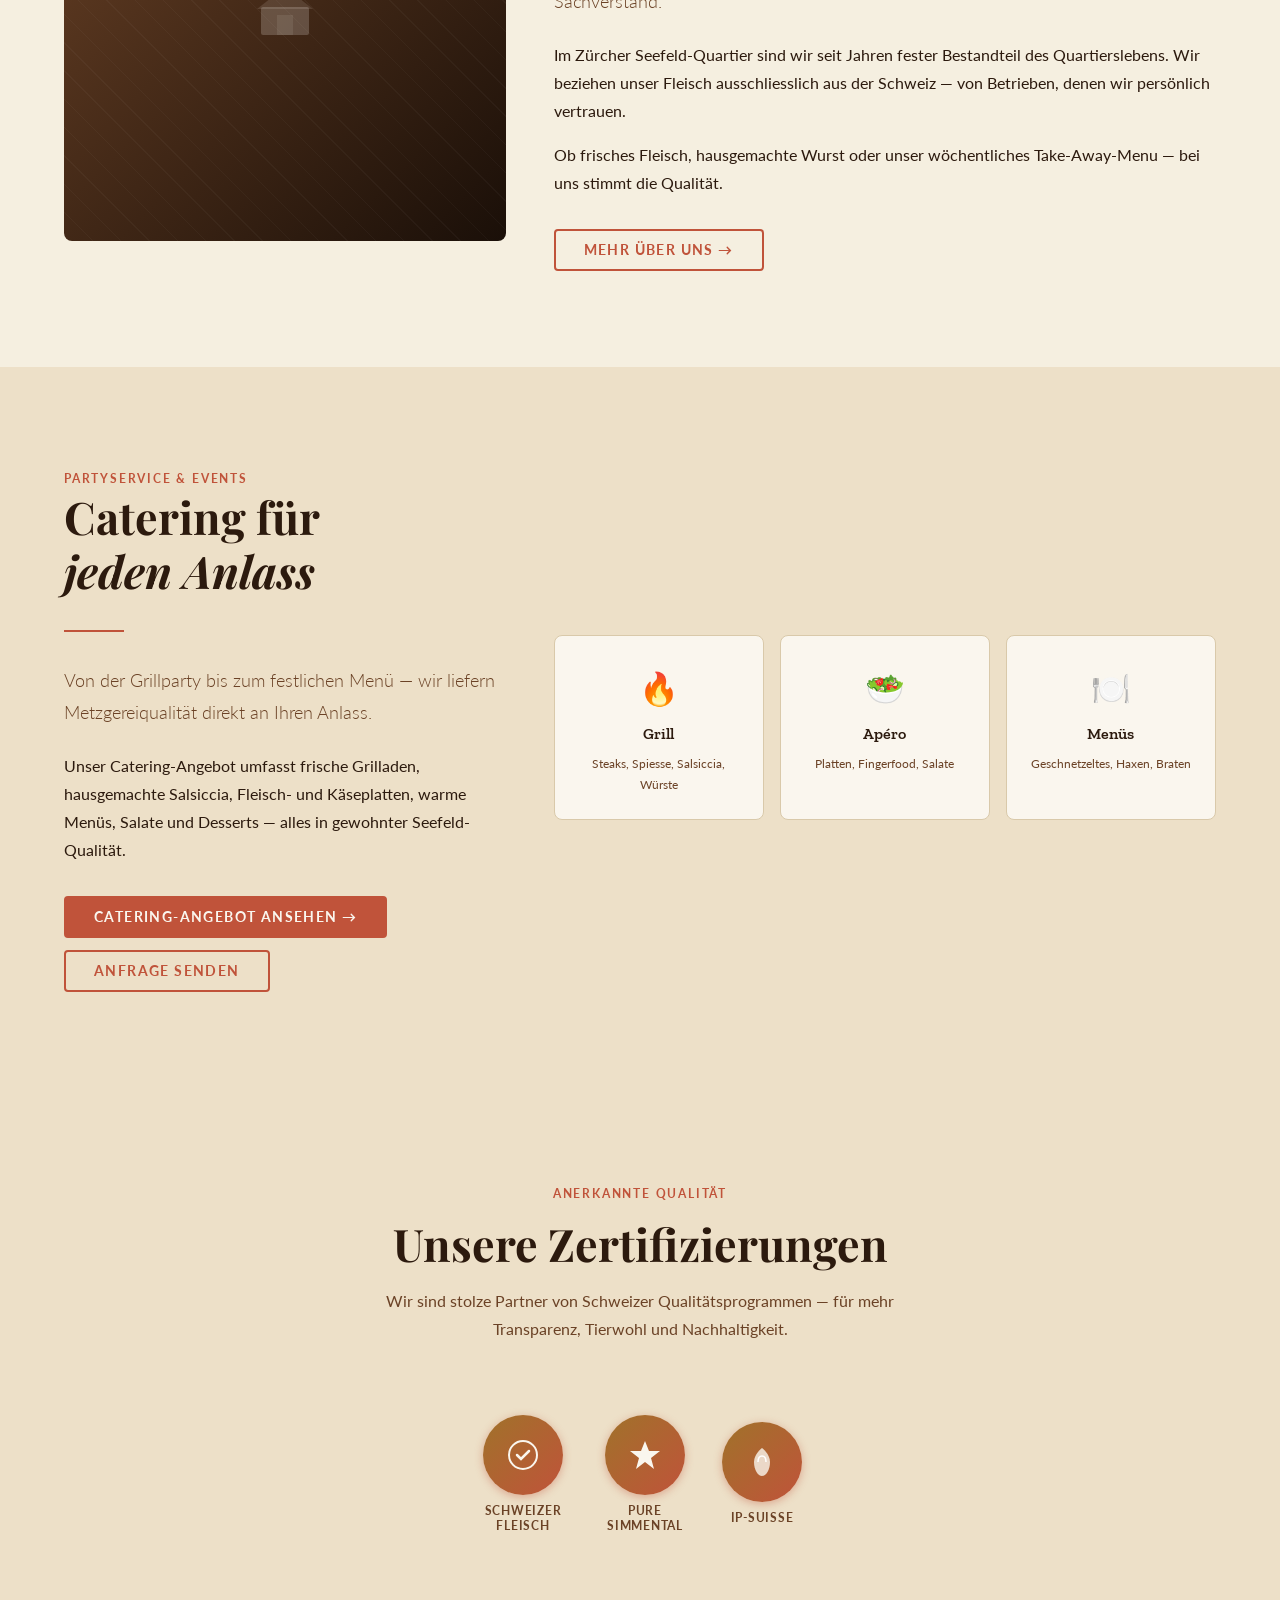
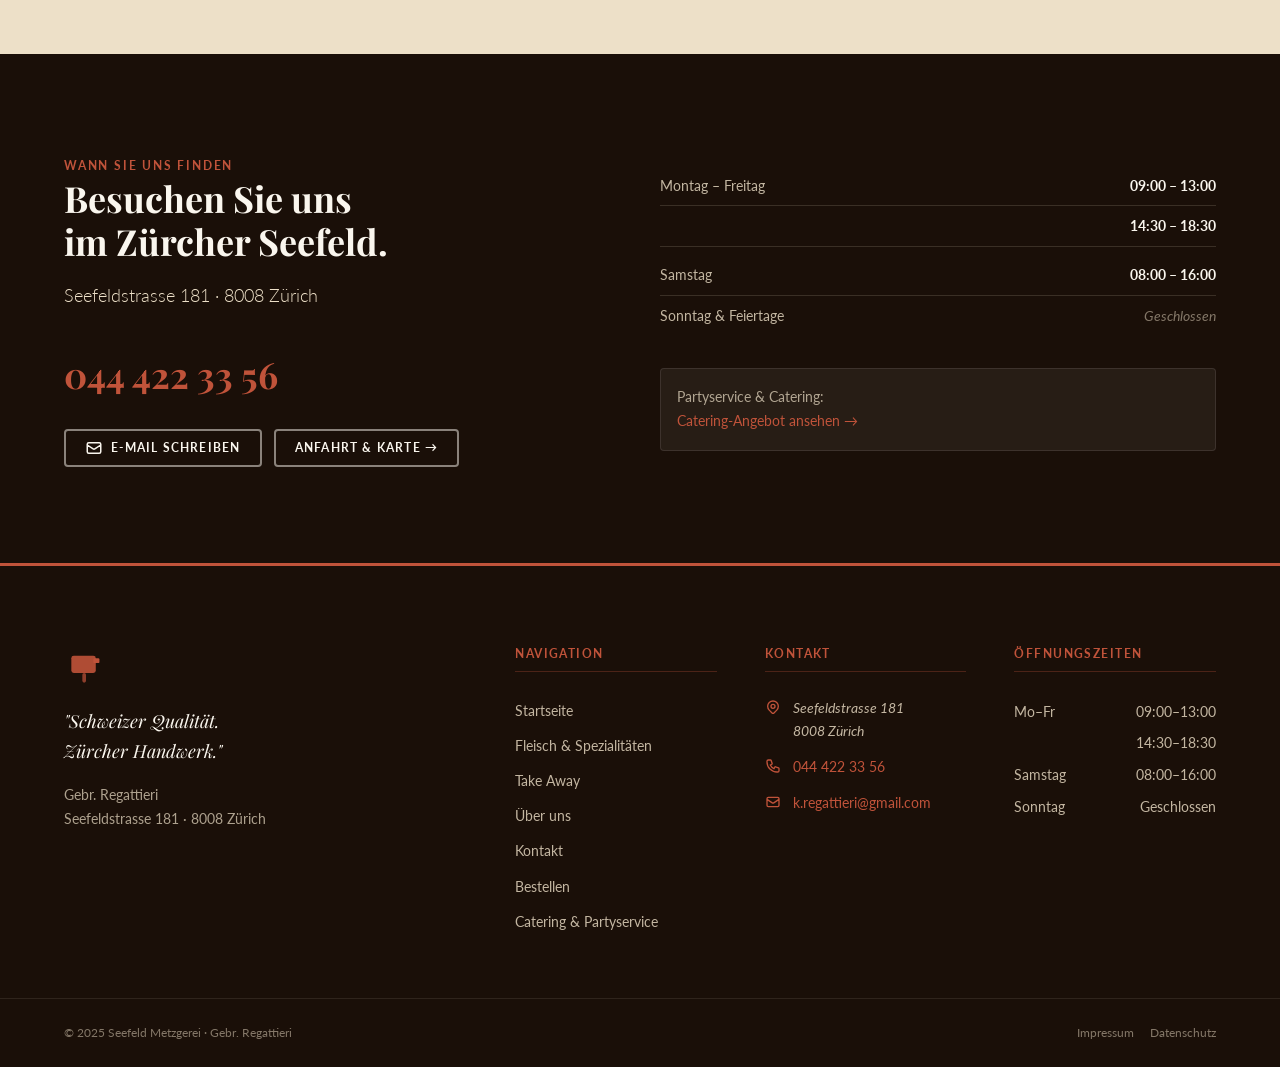
==== commit 9ea8c2dc: "Add complete Seefeld Catering offering to website - New catering.html: full menu page with all 6 cat" ====
--- a/index.html
+++ b/index.html
@@ -36,6 +36,7 @@
         <li><a href="index.html">Startseite</a></li>
         <li><a href="speisekarte.html">Fleisch & Spezialitäten</a></li>
         <li><a href="takeaway.html">Take Away</a></li>
+        <li><a href="catering.html">Catering</a></li>
         <li><a href="ueber-uns.html">Über uns</a></li>
         <li><a href="kontakt.html">Kontakt</a></li>
         <li><a href="bestellung.html" class="nav__cta">Bestellen</a></li>
@@ -262,6 +263,47 @@
     </section>
 
     <!-- ══════════════════════════════════════════════════════
+         CATERING TEASER
+    ══════════════════════════════════════════════════════ -->
+    <section class="section section--parchment" aria-labelledby="catering-teaser-heading">
+      <div class="container">
+        <div class="split split--40-60" style="align-items:center;">
+
+          <div>
+            <span class="overline">Partyservice &amp; Events</span>
+            <h2 id="catering-teaser-heading" style="margin-bottom:var(--space-6);">Catering für<br><em>jeden Anlass</em></h2>
+            <hr class="accent accent--left" style="margin-bottom:var(--space-8);">
+            <p class="lead" style="margin-bottom:var(--space-6);">Von der Grillparty bis zum festlichen Menü — wir liefern Metzgereiqualität direkt an Ihren Anlass.</p>
+            <p style="margin-bottom:var(--space-4);">Unser Catering-Angebot umfasst frische Grilladen, hausgemachte Salsiccia, Fleisch- und Käseplatten, warme Menüs, Salate und Desserts — alles in gewohnter Seefeld-Qualität.</p>
+            <div style="display:flex;flex-wrap:wrap;gap:var(--space-3);margin-top:var(--space-8);">
+              <a href="catering.html" class="btn btn--primary">Catering-Angebot ansehen →</a>
+              <a href="catering-bestellung.html" class="btn btn--outline">Anfrage senden</a>
+            </div>
+          </div>
+
+          <div class="info-grid info-grid--3col" style="gap:var(--space-4);">
+            <div style="background:var(--color-bone);border:1px solid var(--color-border);border-radius:var(--radius-md);padding:var(--space-6);text-align:center;">
+              <div style="font-family:var(--font-display);font-size:2rem;font-weight:700;color:var(--color-terracotta);margin-bottom:var(--space-2);">🔥</div>
+              <h4 style="font-size:var(--text-base);margin-bottom:var(--space-2);">Grill</h4>
+              <p style="font-size:var(--text-xs);color:var(--color-mocha);">Steaks, Spiesse, Salsiccia, Würste</p>
+            </div>
+            <div style="background:var(--color-bone);border:1px solid var(--color-border);border-radius:var(--radius-md);padding:var(--space-6);text-align:center;">
+              <div style="font-family:var(--font-display);font-size:2rem;font-weight:700;color:var(--color-terracotta);margin-bottom:var(--space-2);">🥗</div>
+              <h4 style="font-size:var(--text-base);margin-bottom:var(--space-2);">Apéro</h4>
+              <p style="font-size:var(--text-xs);color:var(--color-mocha);">Platten, Fingerfood, Salate</p>
+            </div>
+            <div style="background:var(--color-bone);border:1px solid var(--color-border);border-radius:var(--radius-md);padding:var(--space-6);text-align:center;">
+              <div style="font-family:var(--font-display);font-size:2rem;font-weight:700;color:var(--color-terracotta);margin-bottom:var(--space-2);">🍽️</div>
+              <h4 style="font-size:var(--text-base);margin-bottom:var(--space-2);">Menüs</h4>
+              <p style="font-size:var(--text-xs);color:var(--color-mocha);">Geschnetzeltes, Haxen, Braten</p>
+            </div>
+          </div>
+
+        </div>
+      </div>
+    </section>
+
+    <!-- ══════════════════════════════════════════════════════
          CERTIFICATIONS
     ══════════════════════════════════════════════════════ -->
     <section class="section section--parchment" aria-labelledby="certs-heading">
@@ -349,7 +391,7 @@
             <div style="margin-top:var(--space-8);padding:var(--space-4);background:rgba(250,246,238,0.06);border-radius:var(--radius-sm);border:1px solid rgba(250,246,238,0.1);">
               <p style="font-size:var(--text-sm);color:rgba(237,224,200,0.7);margin:0;">
                 Partyservice &amp; Catering:<br>
-                <a href="https://www.seefeldcatering.ch" target="_blank" rel="noopener noreferrer" style="color:var(--color-terracotta);">www.seefeldcatering.ch</a>
+                <a href="catering.html" style="color:var(--color-terracotta);">Catering-Angebot ansehen →</a>
               </p>
             </div>
           </div>
@@ -386,7 +428,7 @@
             <li><a href="ueber-uns.html">Über uns</a></li>
             <li><a href="kontakt.html">Kontakt</a></li>
             <li><a href="bestellung.html">Bestellen</a></li>
-            <li><a href="https://www.seefeldcatering.ch" target="_blank" rel="noopener noreferrer">Partyservice ↗</a></li>
+            <li><a href="catering.html">Catering &amp; Partyservice</a></li>
           </ul>
         </div>
 
--- a/assets/css/components.css
+++ b/assets/css/components.css
@@ -974,6 +974,226 @@
   color: var(--color-rust-gold);
 }
 
+/* ── Catering menu tables & tags ─────────────────────────── */
+.catering-subtitle {
+  font-family: var(--font-slab);
+  font-size: var(--text-lg);
+  font-weight: 600;
+  color: var(--color-espresso);
+  margin-bottom: var(--space-4);
+  padding-bottom: var(--space-2);
+  border-bottom: 2px solid var(--color-terracotta);
+  display: inline-block;
+}
+
+.catering-table {
+  width: 100%;
+  border-collapse: collapse;
+}
+
+.catering-row {
+  display: flex;
+  justify-content: space-between;
+  align-items: baseline;
+  gap: var(--space-4);
+  padding: var(--space-3) 0;
+  border-bottom: 1px solid var(--color-border);
+}
+
+.catering-row:last-child {
+  border-bottom: none;
+}
+
+.catering-row--highlight {
+  background: rgba(192, 83, 58, 0.05);
+  padding-inline: var(--space-3);
+  border-radius: var(--radius-sm);
+  margin-bottom: var(--space-1);
+}
+
+.catering-row__name {
+  font-size: var(--text-sm);
+  color: var(--color-espresso);
+  flex: 1;
+  line-height: 1.5;
+}
+
+.catering-row__detail {
+  font-size: var(--text-xs);
+  color: var(--color-mocha);
+  font-weight: 400;
+}
+
+.catering-row__price {
+  font-family: var(--font-slab);
+  font-size: var(--text-sm);
+  font-weight: 700;
+  color: var(--color-rust-gold);
+  white-space: nowrap;
+  flex-shrink: 0;
+}
+
+.catering-tag-grid {
+  display: flex;
+  flex-wrap: wrap;
+  gap: var(--space-2);
+}
+
+.catering-tag {
+  font-size: var(--text-sm);
+  color: var(--color-espresso);
+  background: var(--color-bone);
+  border: 1px solid var(--color-border);
+  border-radius: var(--radius-sm);
+  padding: var(--space-1) var(--space-3);
+  line-height: 1.5;
+}
+
+/* ── Catering form layout ─────────────────────────────────── */
+.catering-form-layout {
+  display: grid;
+  grid-template-columns: 1fr;
+  gap: var(--space-12);
+  align-items: start;
+}
+
+@media (min-width: 1024px) {
+  .catering-form-layout {
+    grid-template-columns: 1fr 320px;
+  }
+}
+
+.catering-form-main {
+  min-width: 0;
+}
+
+.catering-form-section {
+  margin-bottom: var(--space-12);
+  padding-bottom: var(--space-10);
+  border-bottom: 1px solid var(--color-border);
+}
+
+.catering-form-section:last-of-type {
+  border-bottom: none;
+}
+
+.catering-form-section__title {
+  font-size: var(--text-xl);
+  color: var(--color-espresso);
+  margin-bottom: var(--space-6);
+  padding-left: var(--space-3);
+  border-left: 3px solid var(--color-terracotta);
+}
+
+/* Catering category checkboxes */
+.catering-check {
+  display: flex;
+  align-items: flex-start;
+  gap: var(--space-3);
+  cursor: pointer;
+  padding: var(--space-3);
+  border: 2px solid var(--color-border);
+  border-radius: var(--radius-sm);
+  background: var(--color-bone);
+  transition: border-color var(--transition), background var(--transition);
+  user-select: none;
+}
+
+.catering-check:hover {
+  border-color: var(--color-terracotta);
+}
+
+.catering-check input[type="checkbox"] {
+  position: absolute;
+  opacity: 0;
+  width: 0;
+  height: 0;
+}
+
+.catering-check input[type="checkbox"]:checked ~ .catering-check__box {
+  background-color: var(--color-terracotta);
+  border-color: var(--color-terracotta);
+}
+
+.catering-check input[type="checkbox"]:checked ~ .catering-check__box svg {
+  opacity: 1;
+}
+
+.catering-check input[type="checkbox"]:checked ~ .catering-check__label strong {
+  color: var(--color-terracotta);
+}
+
+.catering-check:has(input:checked) {
+  border-color: var(--color-terracotta);
+  background: rgba(192, 83, 58, 0.04);
+}
+
+.catering-check__box {
+  flex-shrink: 0;
+  width: 20px;
+  height: 20px;
+  border-radius: 4px;
+  border: 2px solid var(--color-border);
+  background: var(--color-bone);
+  display: flex;
+  align-items: center;
+  justify-content: center;
+  transition: background var(--transition), border-color var(--transition);
+  margin-top: 2px;
+}
+
+.catering-check__box svg {
+  width: 12px;
+  height: 12px;
+  color: #fff;
+  opacity: 0;
+  transition: opacity var(--transition);
+}
+
+.catering-check__label {
+  display: flex;
+  flex-direction: column;
+  gap: 2px;
+}
+
+.catering-check__label strong {
+  font-size: var(--text-sm);
+  font-weight: 700;
+  color: var(--color-espresso);
+  transition: color var(--transition);
+}
+
+.catering-check__label {
+  font-size: var(--text-xs);
+  color: var(--color-mocha);
+}
+
+/* ── Catering sidebar ─────────────────────────────────────── */
+.catering-form-sidebar {
+  display: flex;
+  flex-direction: column;
+  gap: var(--space-6);
+  position: sticky;
+  top: calc(var(--nav-height) + var(--space-6));
+}
+
+.catering-sidebar-box {
+  background: var(--color-bone);
+  border: 1px solid var(--color-border);
+  border-radius: var(--radius-md);
+  padding: var(--space-6);
+}
+
+.catering-sidebar-box h3 {
+  font-family: var(--font-slab);
+  font-size: var(--text-base);
+  font-weight: 700;
+  color: var(--color-espresso);
+  margin-bottom: var(--space-4);
+  padding-bottom: var(--space-3);
+  border-bottom: 1px solid var(--color-border);
+}
+
 /* ── Legal pages ──────────────────────────────────────────── */
 .legal-content {
   max-width: 760px;
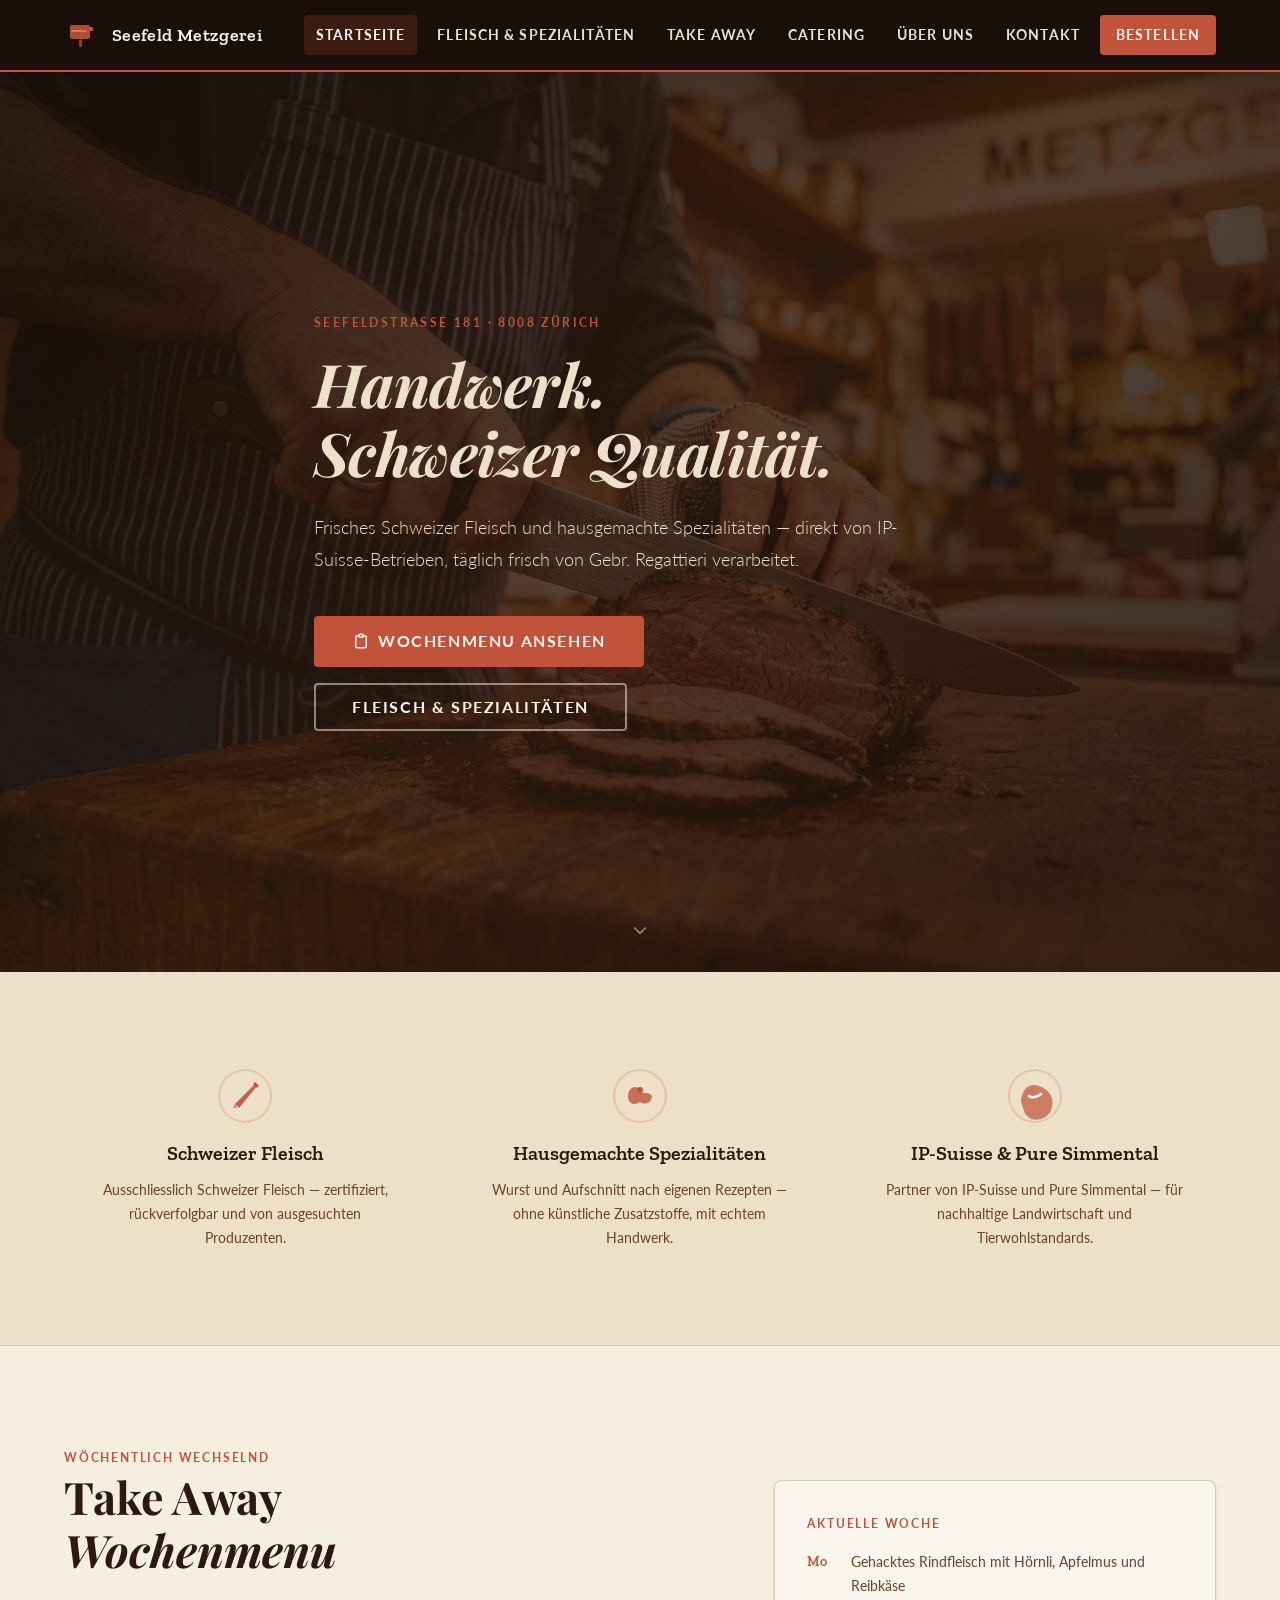
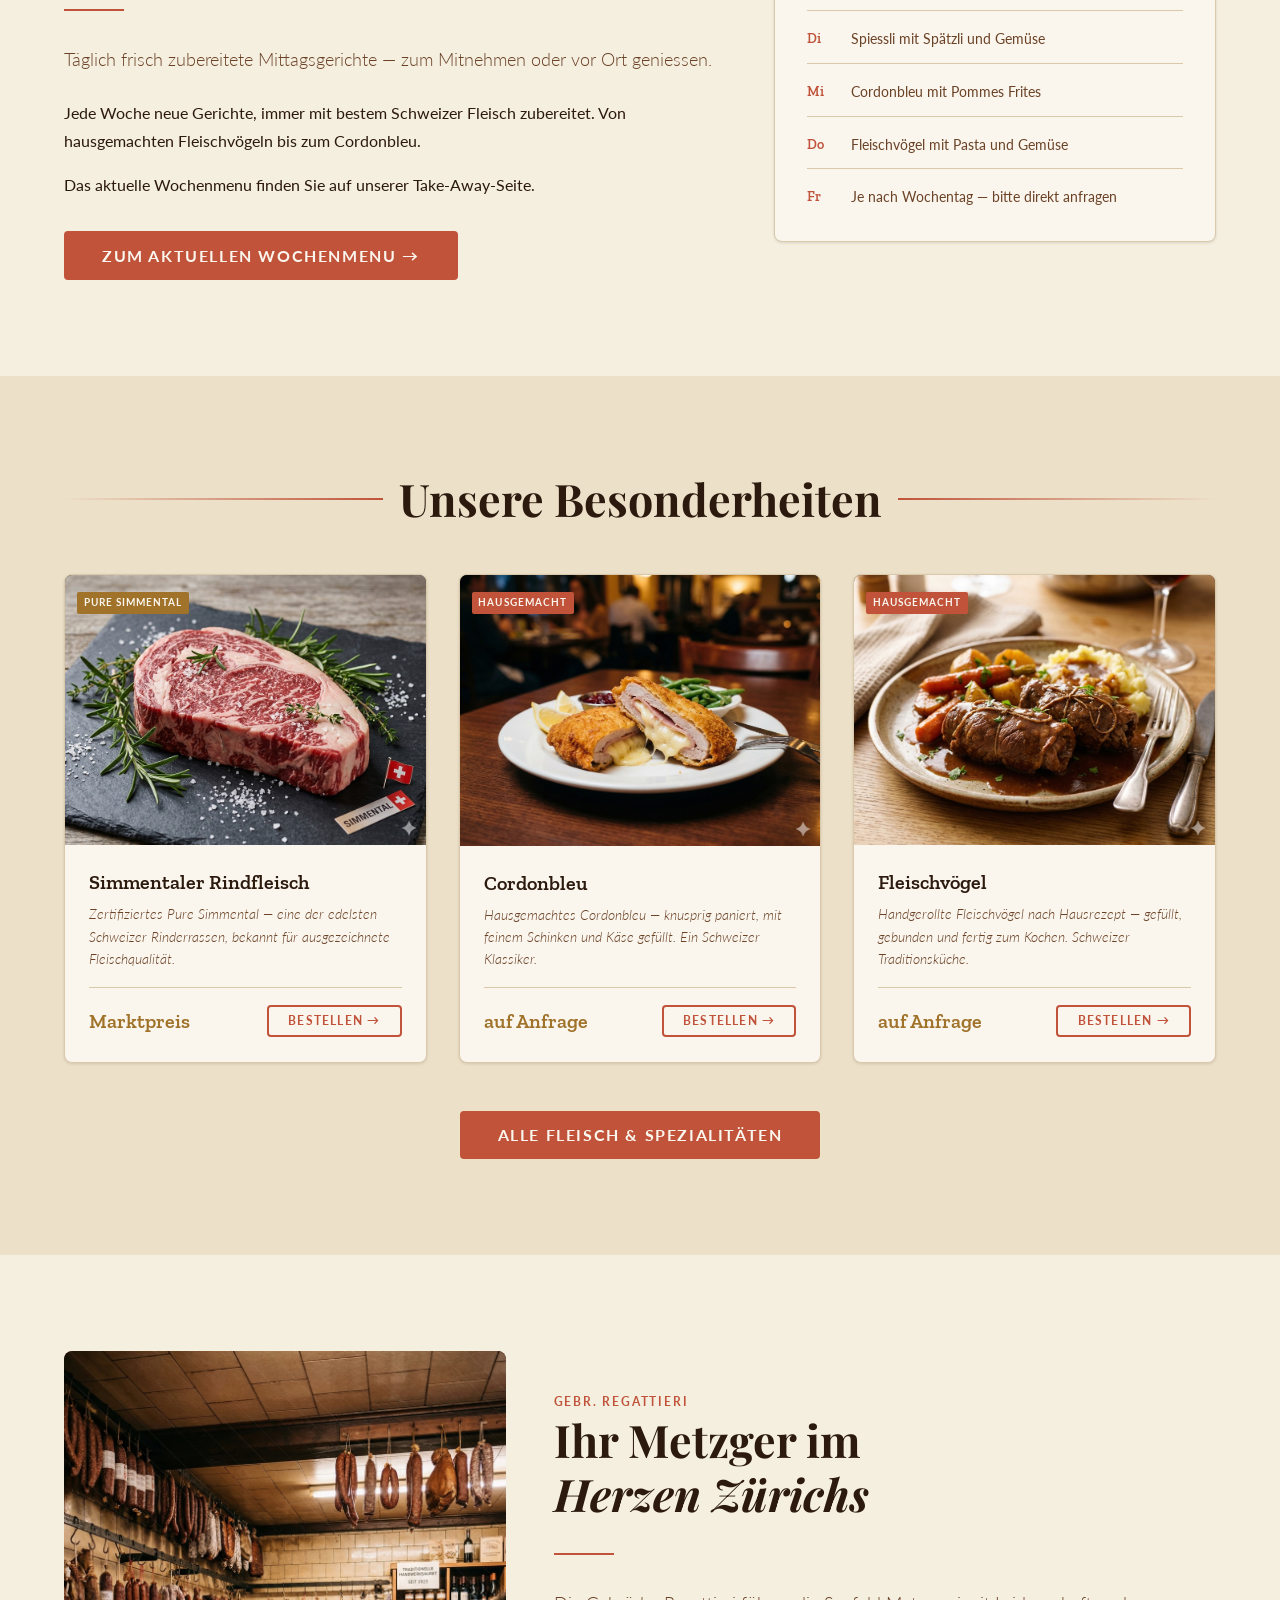
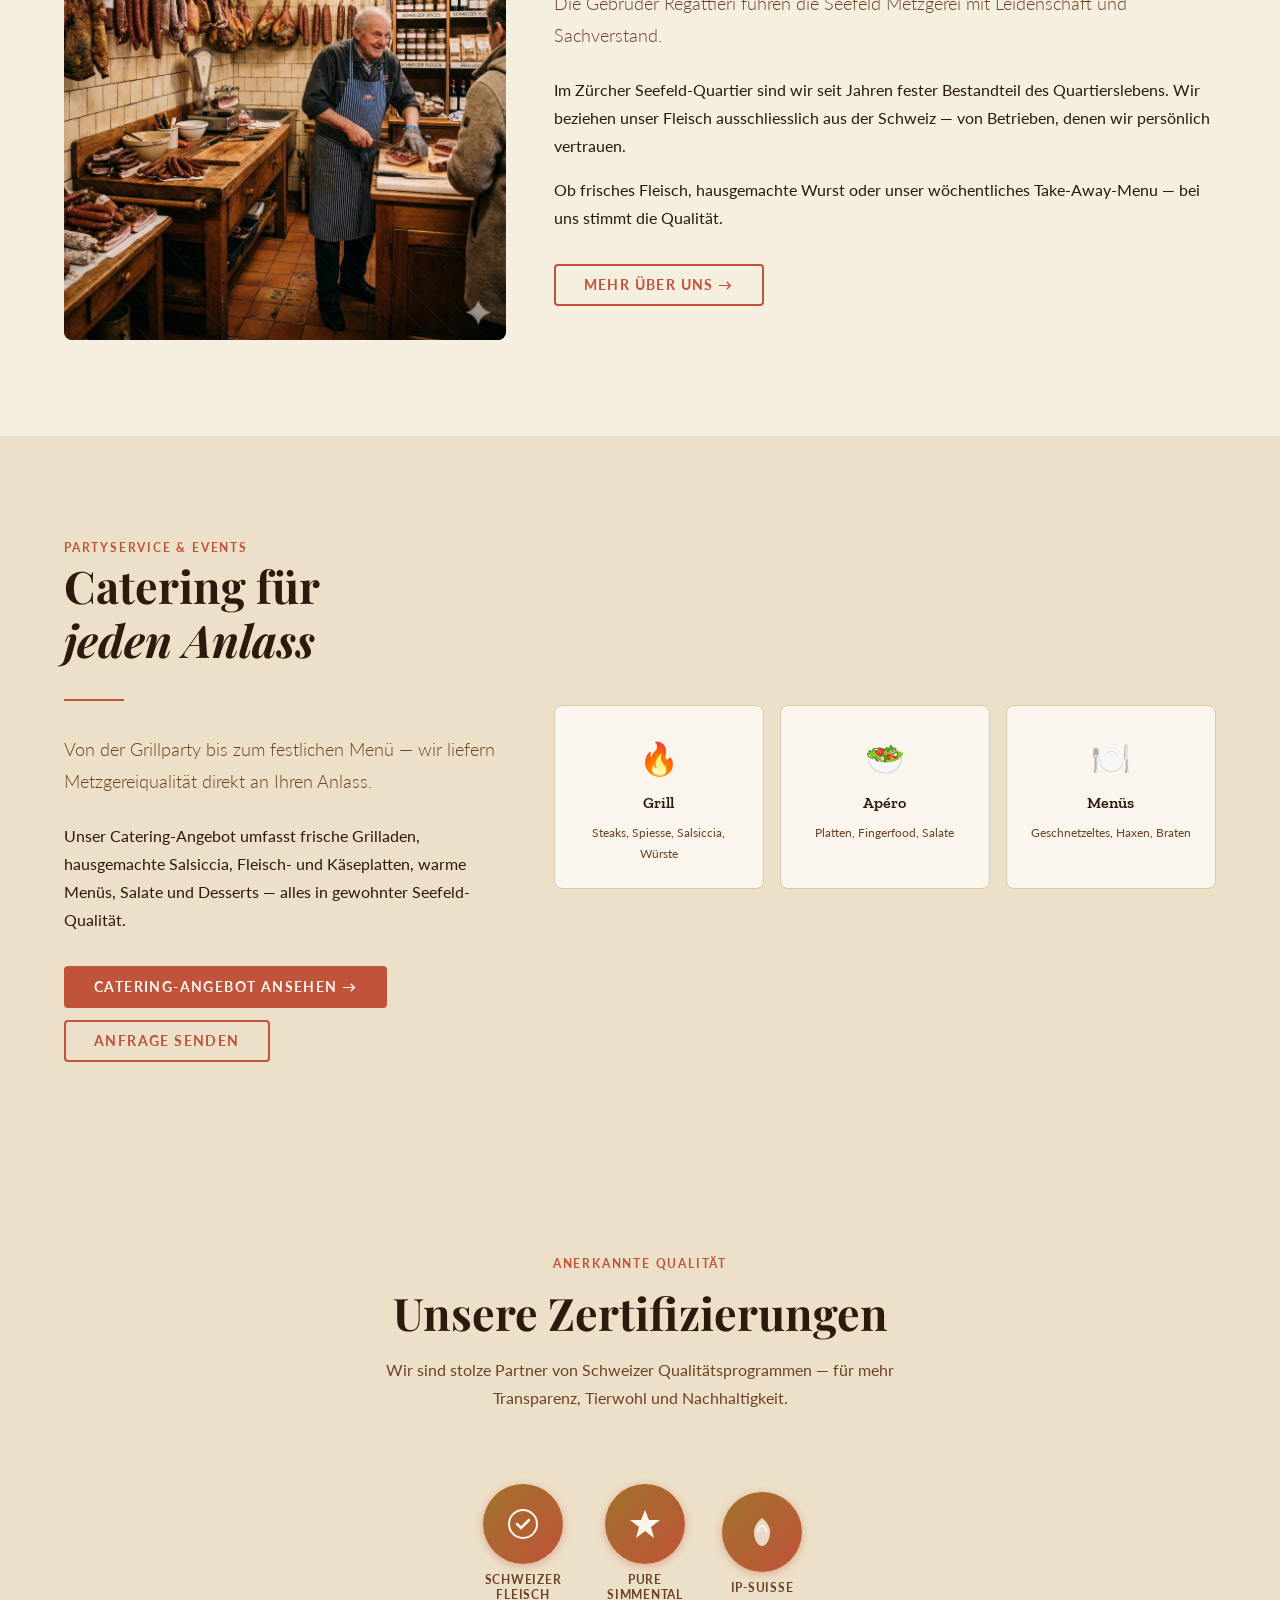
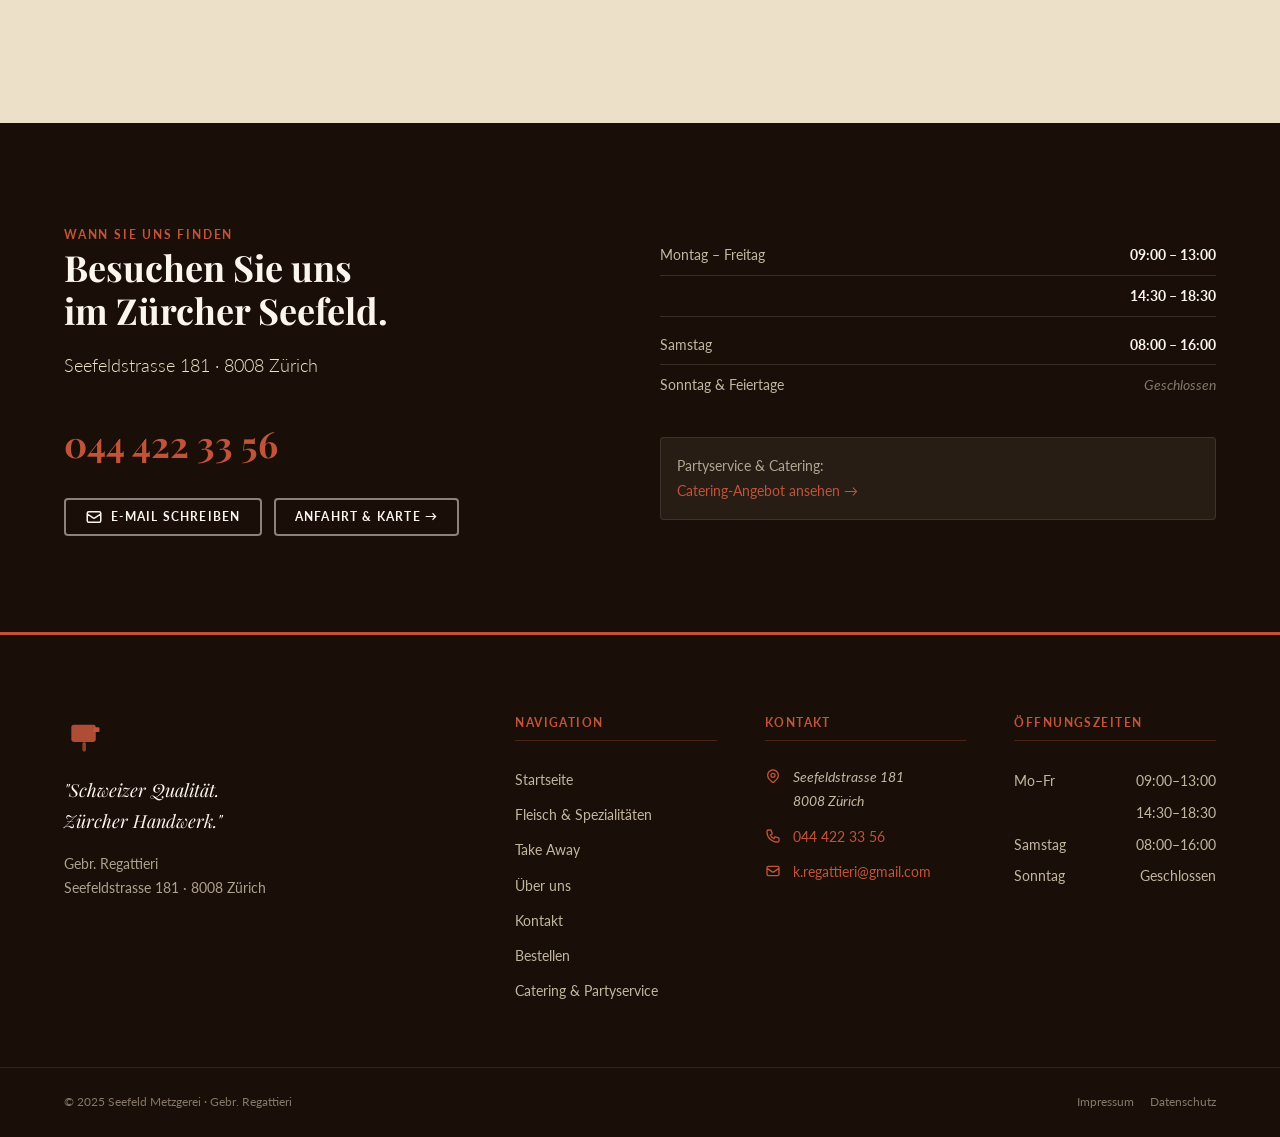
==== commit 79d899bf: "Add images across all pages — heroes, split sections, product cards - Hero background photos on inde" ====
--- a/index.html
+++ b/index.html
@@ -49,7 +49,7 @@
     <!-- ══════════════════════════════════════════════════════
          HERO
     ══════════════════════════════════════════════════════ -->
-    <section class="page-hero" aria-label="Willkommen">
+    <section class="page-hero" style="background-image:url('assets/img/main-hero-index.jpg');background-size:cover;background-position:center;" aria-label="Willkommen">
       <div class="page-hero__overlay"></div>
       <div class="page-hero__content" style="text-align: left; max-width: 700px;">
         <span class="page-hero__overline">Seefeldstrasse 181 · 8008 Zürich</span>
@@ -171,6 +171,7 @@
           <!-- Card 1: Pure Simmental Beef -->
           <article class="product-card">
             <div class="product-card__image">
+              <img src="assets/img/featured-simmentaler.jpg" alt="Simmentaler Rindfleisch" style="position:absolute;inset:0;width:100%;height:100%;object-fit:cover;">
               <span class="product-card__badge"><span class="badge badge--gold">Pure Simmental</span></span>
               <svg class="product-card__icon" viewBox="0 0 64 64" fill="none" xmlns="http://www.w3.org/2000/svg" aria-hidden="true">
                 <path d="M10 34 L32 12 L54 34 L46 52 L18 52 Z" fill="currentColor"/>
@@ -190,6 +191,7 @@
           <!-- Card 2: Cordonbleu -->
           <article class="product-card">
             <div class="product-card__image">
+              <img src="assets/img/featured-cordonbleu.jpg" alt="Cordonbleu" style="position:absolute;inset:0;width:100%;height:100%;object-fit:cover;">
               <span class="product-card__badge"><span class="badge badge--terracotta">Hausgemacht</span></span>
               <svg class="product-card__icon" viewBox="0 0 64 64" fill="none" xmlns="http://www.w3.org/2000/svg" aria-hidden="true">
                 <rect x="12" y="20" width="40" height="24" rx="4" fill="currentColor"/>
@@ -209,6 +211,7 @@
           <!-- Card 3: Fleischvögel -->
           <article class="product-card">
             <div class="product-card__image">
+              <img src="assets/img/featured-fleischvogel.jpg" alt="Fleischvögel" style="position:absolute;inset:0;width:100%;height:100%;object-fit:cover;">
               <span class="product-card__badge"><span class="badge badge--terracotta">Hausgemacht</span></span>
               <svg class="product-card__icon" viewBox="0 0 64 64" fill="none" xmlns="http://www.w3.org/2000/svg" aria-hidden="true">
                 <path d="M14 34 C14 24 20 16 30 20 C40 24 46 34 44 44 C42 52 32 56 24 50 C16 44 14 38 14 34Z" fill="currentColor"/>
@@ -240,12 +243,7 @@
         <div class="split split--40-60">
 
           <div class="img-placeholder img-placeholder--hero" style="min-height: 460px;" role="img" aria-label="Die Seefeld Metzgerei">
-            <!-- Replace with: <img src="assets/images/metzgerei.jpg" alt="Seefeld Metzgerei Zürich" style="width:100%;height:100%;object-fit:cover;border-radius:var(--radius-md);"> -->
-            <svg viewBox="0 0 64 64" fill="none" xmlns="http://www.w3.org/2000/svg" aria-hidden="true" style="width:64px;height:64px;color:rgba(250,246,238,0.2);">
-              <rect x="8" y="28" width="48" height="28" rx="2" fill="currentColor"/>
-              <path d="M4 30 L32 8 L60 30" fill="currentColor" opacity="0.6"/>
-              <rect x="24" y="36" width="16" height="20" fill="currentColor" opacity="0.4"/>
-            </svg>
+            <img src="assets/img/splitsection-shop-interior.jpg" alt="Seefeld Metzgerei Zürich" style="width:100%;height:100%;object-fit:cover;border-radius:var(--radius-md);">
           </div>
 
           <div>
--- a/assets/css/components.css
+++ b/assets/css/components.css
@@ -227,6 +227,10 @@
   color: rgba(255,255,255,0.15);
   width: 64px;
   height: 64px;
+}
+
+.product-card__image:has(img) .product-card__icon {
+  display: none;
 }
 
 .product-card__body {
@@ -1194,6 +1198,196 @@
   border-bottom: 1px solid var(--color-border);
 }
 
+/* ── Order table (catering-bestellung) ───────────────────── */
+.order-table-wrap {
+  overflow-x: auto;
+  -webkit-overflow-scrolling: touch;
+  border: 1px solid var(--color-border);
+  border-radius: var(--radius-md);
+}
+
+.order-table {
+  width: 100%;
+  border-collapse: collapse;
+  font-size: var(--text-sm);
+  background: var(--color-bone);
+}
+
+/* ── Accordion category header rows ──────────────────────── */
+.order-table__category {
+  background: var(--color-parchment);
+  cursor: pointer;
+  user-select: none;
+  border-top: 1px solid var(--color-border);
+  transition: background var(--transition);
+}
+
+.order-table__category:first-child {
+  border-top: none;
+}
+
+.order-table__category:hover {
+  background: #e6d5b8;
+}
+
+.order-table__category td {
+  padding: 1.25rem 1.75rem;
+}
+
+.order-table__cat-inner {
+  display: flex;
+  align-items: center;
+  gap: var(--space-3);
+  width: 100%;
+}
+
+.order-table__cat-label {
+  font-family: var(--font-slab);
+  font-size: var(--text-base);
+  font-weight: 700;
+  color: var(--color-espresso);
+  padding-left: var(--space-2);
+  border-left: 3px solid var(--color-terracotta);
+  flex: 1;
+}
+
+.order-table__badge {
+  display: none;
+  font-size: var(--text-xs);
+  font-weight: 700;
+  text-transform: uppercase;
+  letter-spacing: 0.06em;
+  color: var(--color-bone);
+  background: var(--color-terracotta);
+  border-radius: 99px;
+  padding: 2px 10px;
+  white-space: nowrap;
+  flex-shrink: 0;
+}
+
+.order-table__chevron {
+  width: 18px;
+  height: 18px;
+  color: var(--color-mocha);
+  flex-shrink: 0;
+  transition: transform 0.2s ease;
+}
+
+.order-table__category--open .order-table__chevron {
+  transform: rotate(180deg);
+}
+
+.order-table__category:focus-visible {
+  outline: 2px solid var(--color-terracotta);
+  outline-offset: -2px;
+}
+
+/* ── Product rows ─────────────────────────────────────────── */
+.order-table__row td {
+  padding: var(--space-3) var(--space-4);
+  border-bottom: 1px solid var(--color-border);
+  vertical-align: middle;
+  color: var(--color-espresso);
+}
+
+.order-table__row:last-child td {
+  border-bottom: none;
+}
+
+.order-table__row:hover td {
+  background: rgba(192, 83, 58, 0.03);
+}
+
+.order-table__row--selected td {
+  background: rgba(192, 83, 58, 0.06);
+}
+
+.order-table__row--hidden {
+  display: none;
+}
+
+.order-table__check-cell {
+  width: 40px;
+  text-align: center;
+}
+
+.order-table__check-cell input[type="checkbox"] {
+  width: 18px;
+  height: 18px;
+  accent-color: var(--color-terracotta);
+  cursor: pointer;
+  margin: 0;
+}
+
+.order-table__label {
+  cursor: pointer;
+  display: block;
+  line-height: 1.5;
+}
+
+.order-table__label:hover {
+  color: var(--color-terracotta);
+}
+
+.order-table__detail {
+  font-size: var(--text-xs);
+  color: var(--color-mocha);
+  font-weight: 400;
+  display: block;
+}
+
+.order-table__price {
+  font-family: var(--font-slab);
+  font-weight: 600;
+  color: var(--color-rust-gold);
+  white-space: nowrap;
+}
+
+.order-table__price-col,
+.order-table__qty-col {
+  white-space: nowrap;
+}
+
+@media (max-width: 480px) {
+  .order-table__price-col {
+    display: none;
+  }
+}
+
+/* Qty input */
+.order-qty {
+  width: 72px;
+  padding: var(--space-1) var(--space-2);
+  font-family: var(--font-body);
+  font-size: var(--text-sm);
+  font-weight: 700;
+  color: var(--color-espresso);
+  background: var(--color-bone);
+  border: 2px solid var(--color-border);
+  border-radius: var(--radius-sm);
+  text-align: center;
+  transition: border-color var(--transition), opacity var(--transition);
+  outline: none;
+  -webkit-appearance: none;
+  -moz-appearance: textfield;
+}
+
+.order-qty:focus {
+  border-color: var(--color-terracotta);
+  box-shadow: 0 0 0 3px rgba(192, 83, 58, 0.15);
+}
+
+.order-qty:disabled {
+  opacity: 0.3;
+  cursor: not-allowed;
+  background: var(--color-parchment);
+}
+
+.order-qty::-webkit-inner-spin-button,
+.order-qty::-webkit-outer-spin-button {
+  opacity: 1;
+}
+
 /* ── Legal pages ──────────────────────────────────────────── */
 .legal-content {
   max-width: 760px;
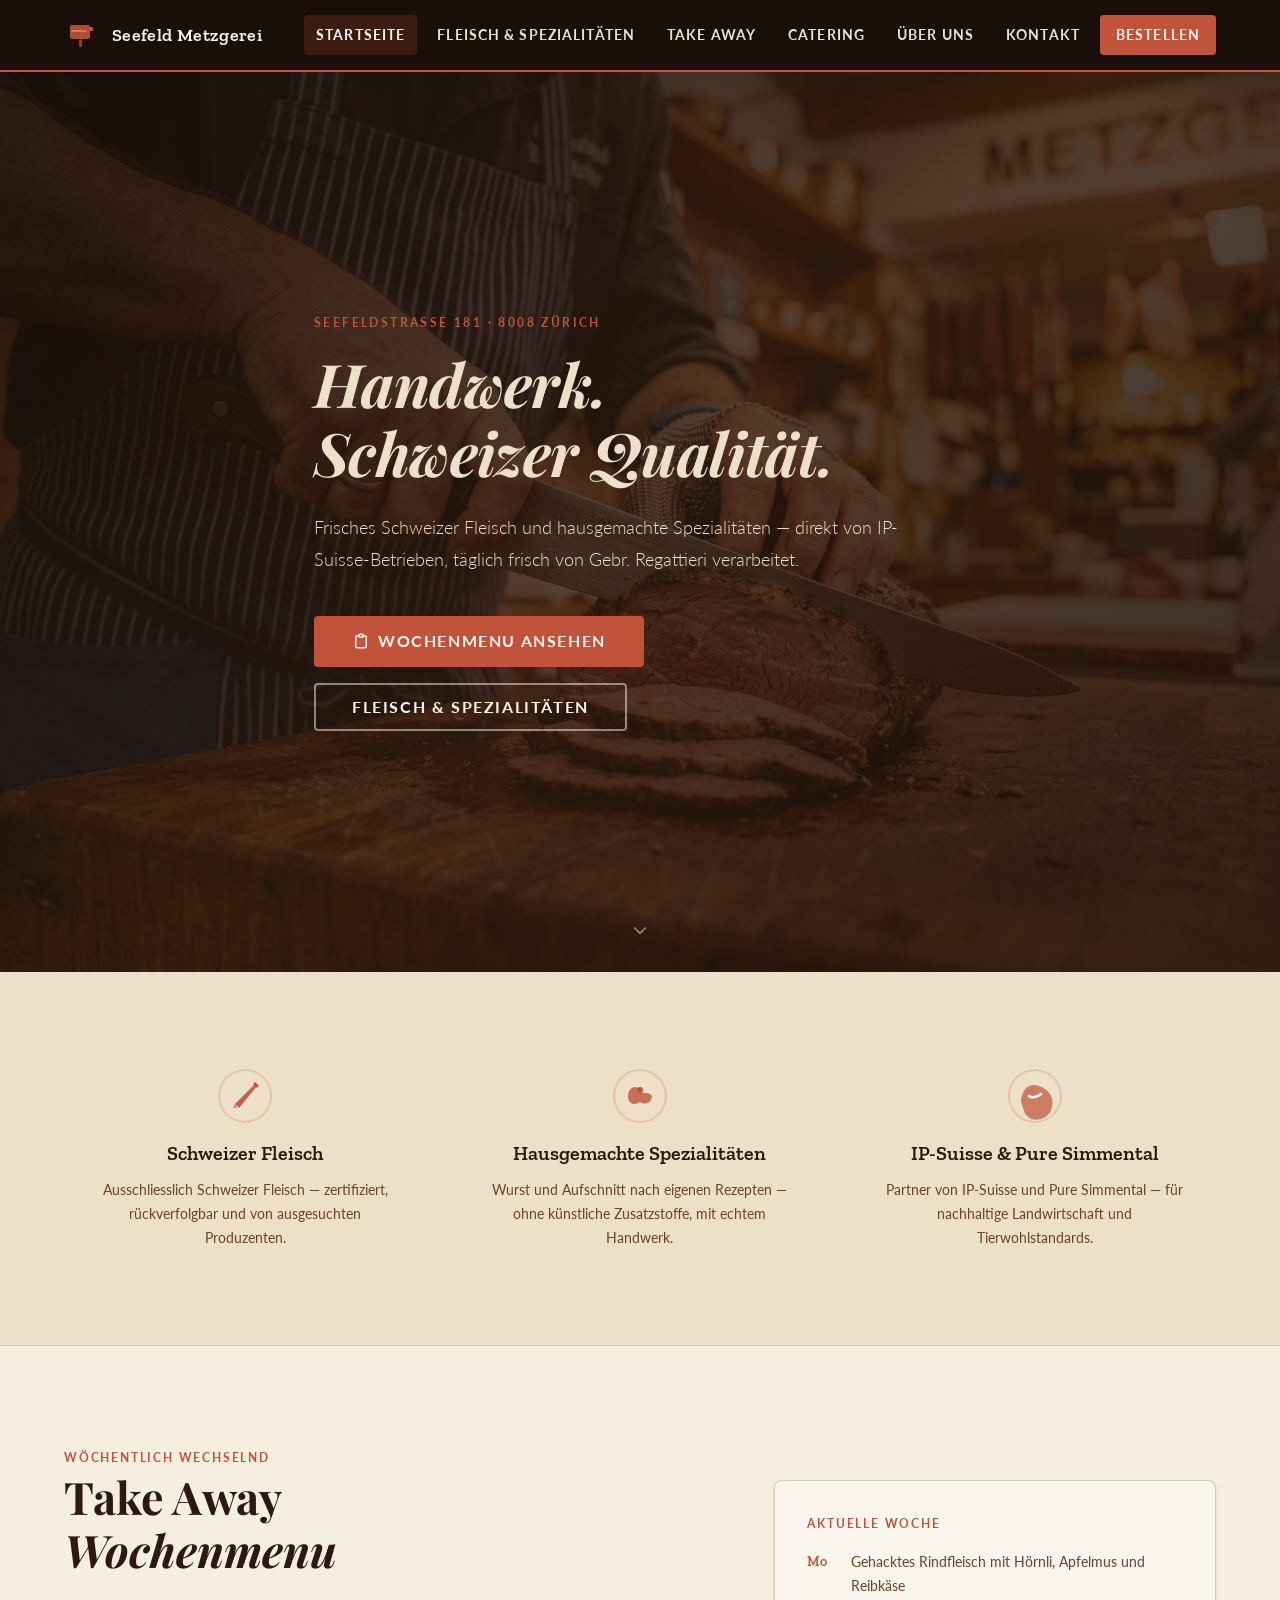
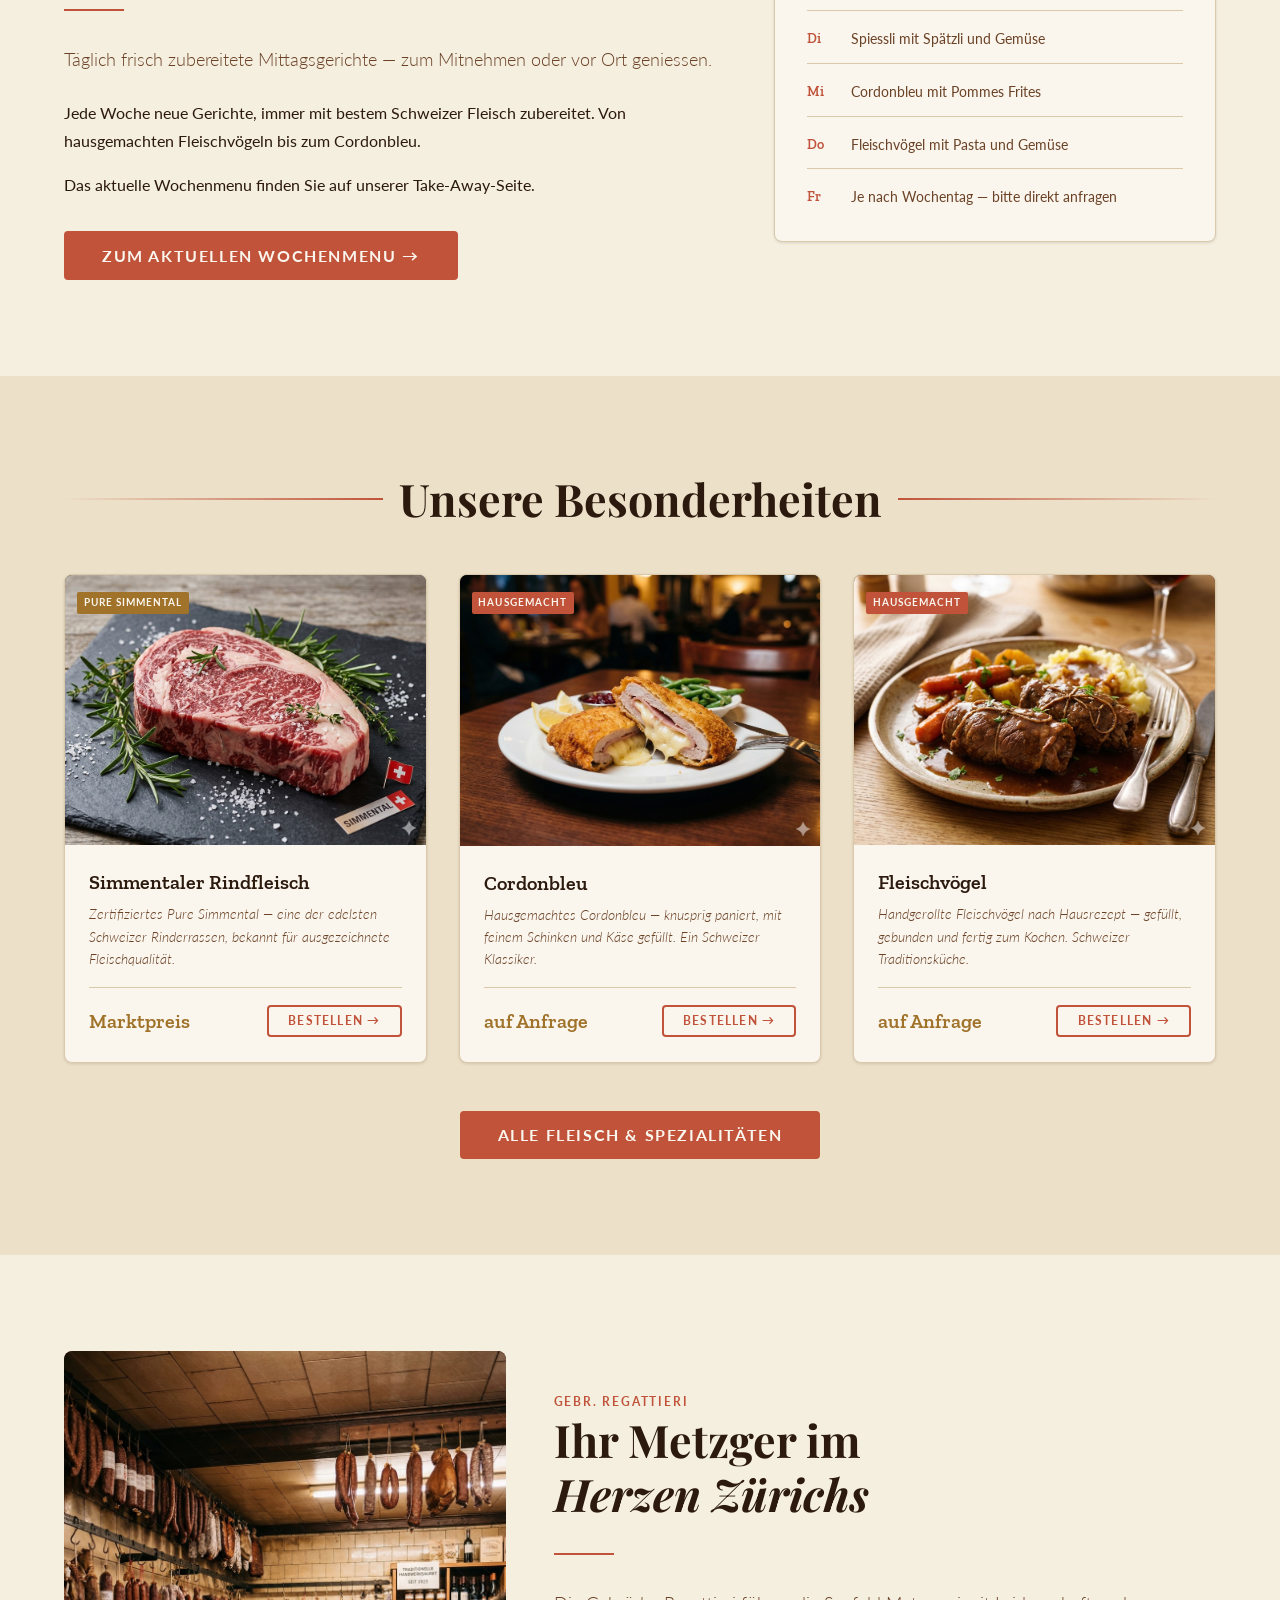
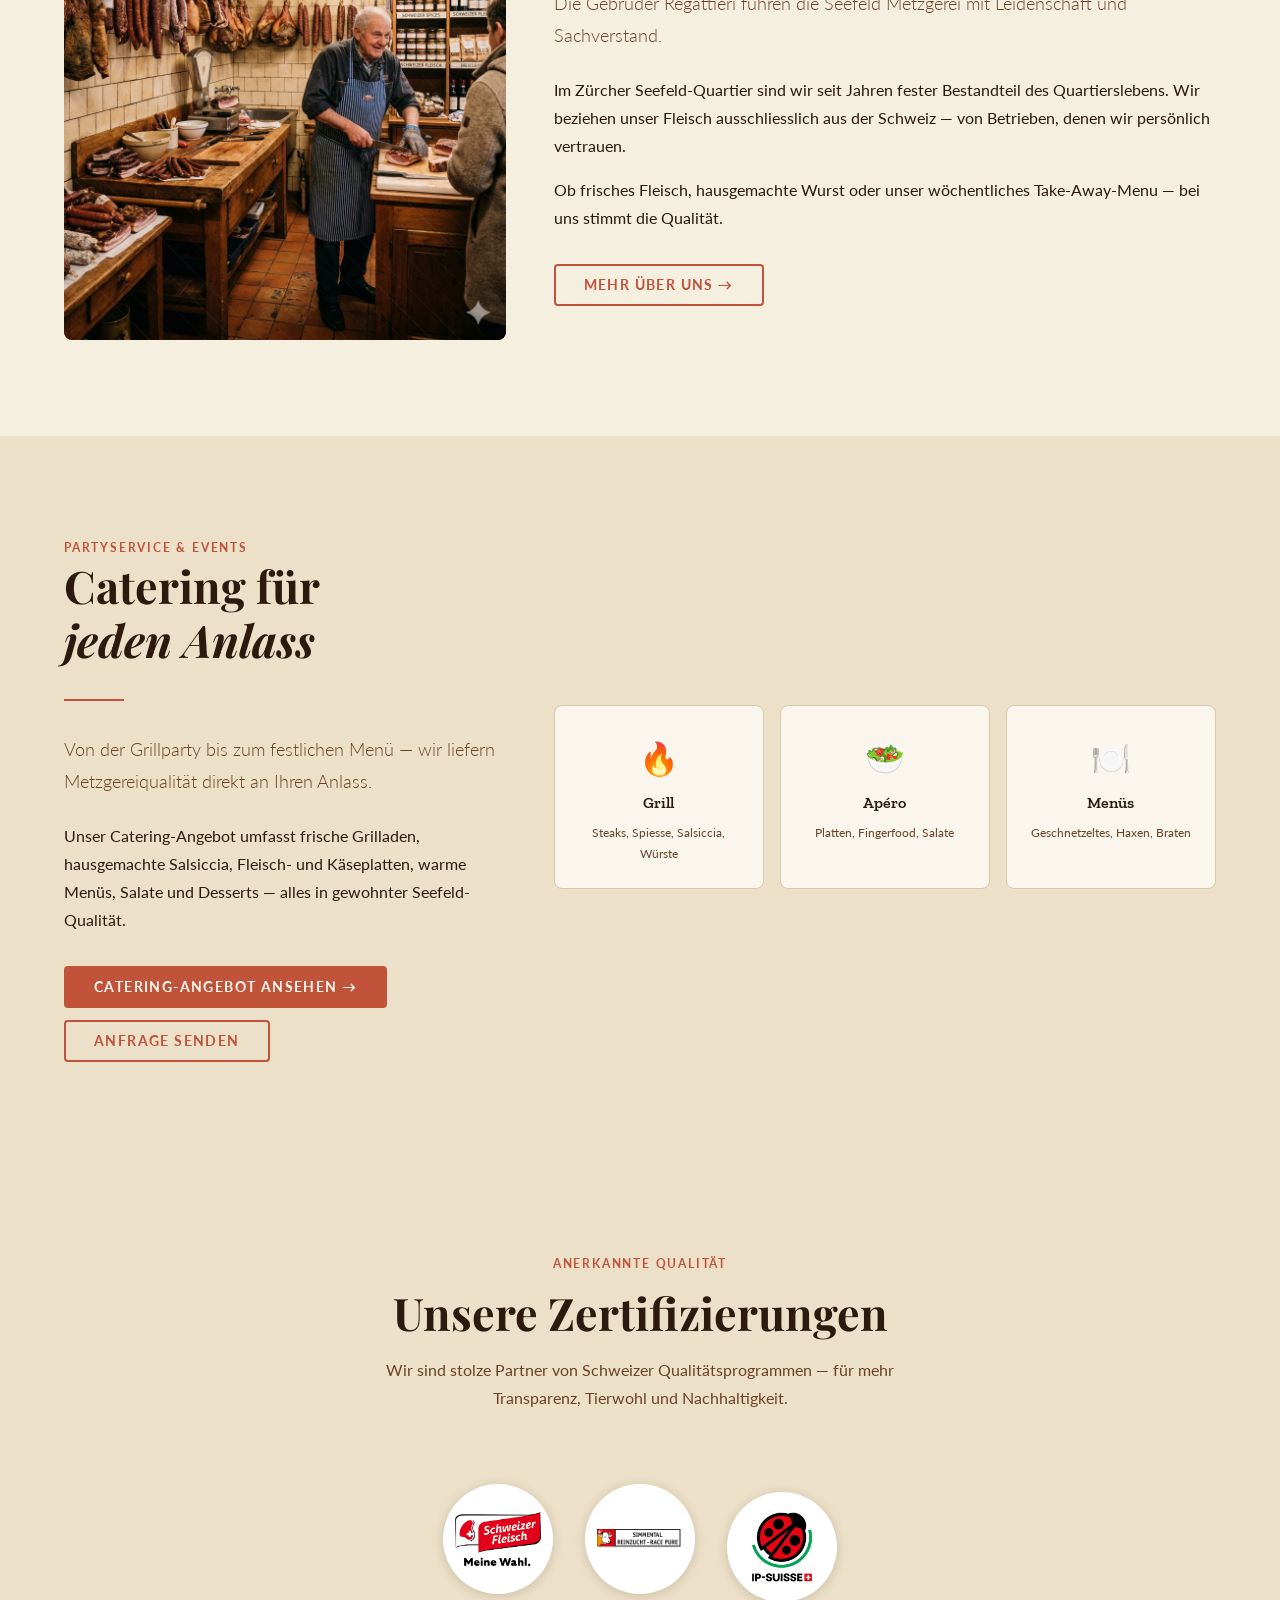
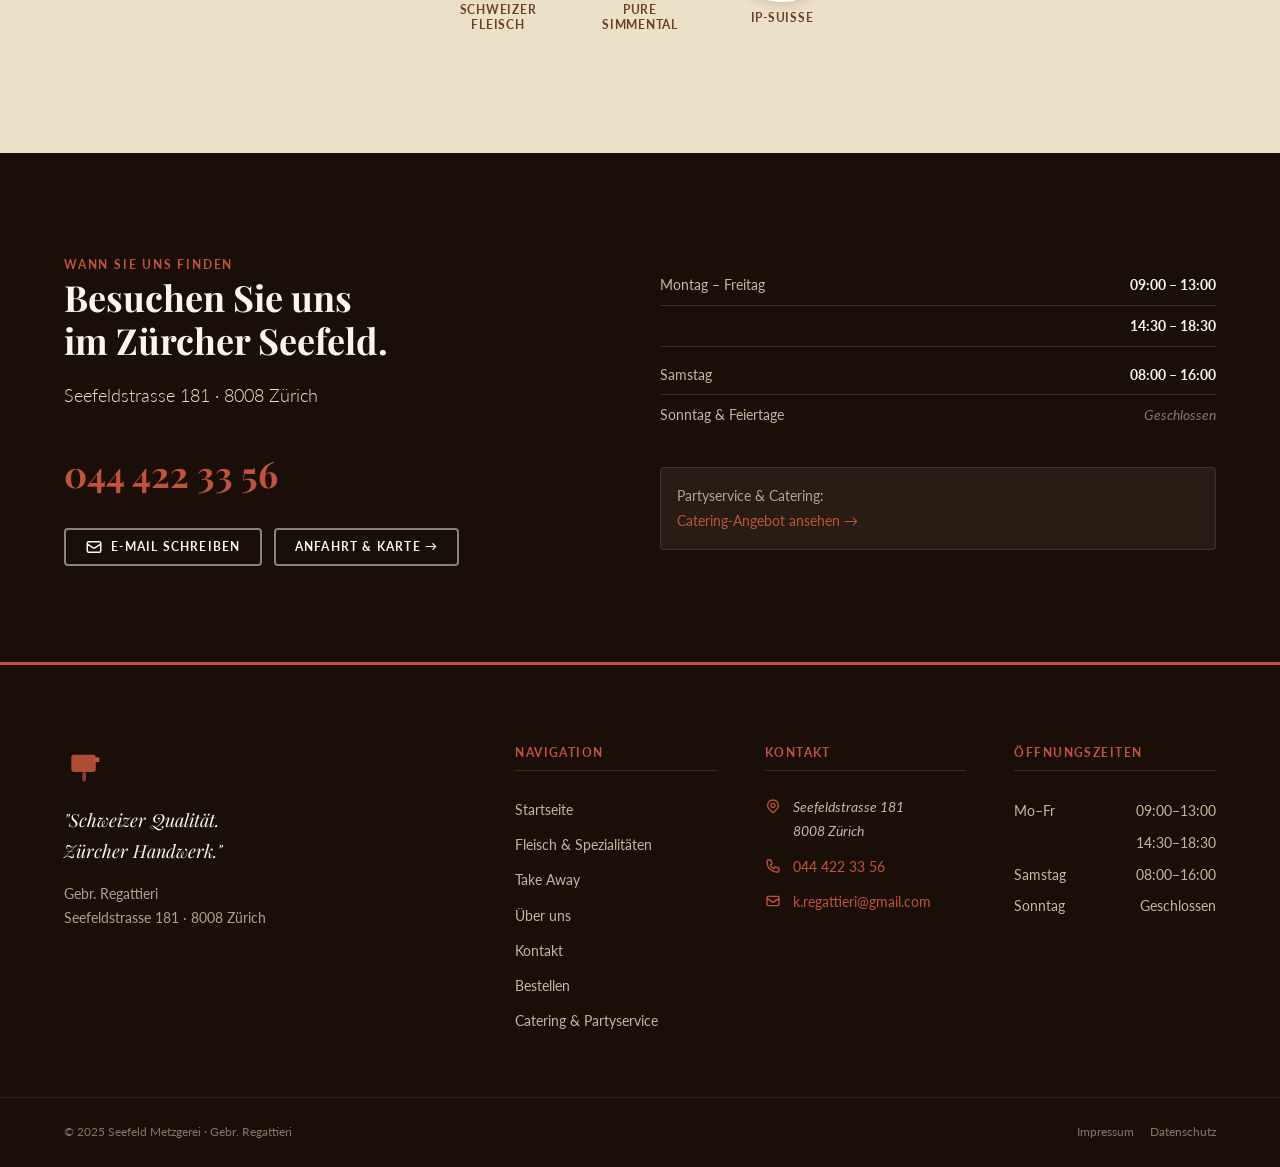
==== commit 316a766b: "Replace certification SVG icons with real logos on index.html Co-Authored-By: Claude Sonnet 4.6 <nor" ====
--- a/index.html
+++ b/index.html
@@ -313,30 +313,22 @@
         <div class="award-strip">
 
           <div class="award-badge">
-            <div class="award-badge__seal">
-              <svg viewBox="0 0 36 36" fill="none" xmlns="http://www.w3.org/2000/svg" aria-hidden="true">
-                <circle cx="18" cy="18" r="14" stroke="currentColor" stroke-width="2" fill="none"/>
-                <path d="M12 18 L16 22 L24 14" stroke="currentColor" stroke-width="2.5" stroke-linecap="round"/>
-              </svg>
+            <div class="award-badge__seal award-badge__seal--logo">
+              <img src="assets/img/logos/logo-schweizer-fleisch.png" alt="Schweizer Fleisch">
             </div>
             <span class="award-badge__label">Schweizer Fleisch</span>
           </div>
 
           <div class="award-badge">
-            <div class="award-badge__seal">
-              <svg viewBox="0 0 36 36" fill="none" xmlns="http://www.w3.org/2000/svg" aria-hidden="true">
-                <polygon points="18,4 22,14 33,14 24,21 27,32 18,25 9,32 12,21 3,14 14,14" fill="currentColor"/>
-              </svg>
+            <div class="award-badge__seal award-badge__seal--logo">
+              <img src="assets/img/logos/logo-pure-simmental.png" alt="Pure Simmental">
             </div>
             <span class="award-badge__label">Pure Simmental</span>
           </div>
 
           <div class="award-badge">
-            <div class="award-badge__seal">
-              <svg viewBox="0 0 36 36" fill="none" xmlns="http://www.w3.org/2000/svg" aria-hidden="true">
-                <path d="M18 4 C18 4 10 10 10 18 C10 26 14 32 18 32 C22 32 26 26 26 18 C26 10 18 4 18 4Z" fill="currentColor" opacity="0.8"/>
-                <path d="M14 18 C14 14 16 12 18 12 C20 12 22 14 22 18" stroke="white" stroke-width="1.5" fill="none"/>
-              </svg>
+            <div class="award-badge__seal award-badge__seal--logo">
+              <img src="assets/img/logos/logo-ip-suisse.png" alt="IP-Suisse">
             </div>
             <span class="award-badge__label">IP-Suisse</span>
           </div>
--- a/assets/css/components.css
+++ b/assets/css/components.css
@@ -634,6 +634,20 @@
   color: var(--color-bone);
 }
 
+.award-badge__seal--logo {
+  background: #fff;
+  padding: var(--space-3);
+  box-shadow: 0 2px 12px rgba(0, 0, 0, 0.15);
+  width: 110px;
+  height: 110px;
+}
+
+.award-badge__seal--logo img {
+  width: 100%;
+  height: 100%;
+  object-fit: contain;
+}
+
 .award-badge__label {
   font-size: var(--text-xs);
   font-weight: 700;
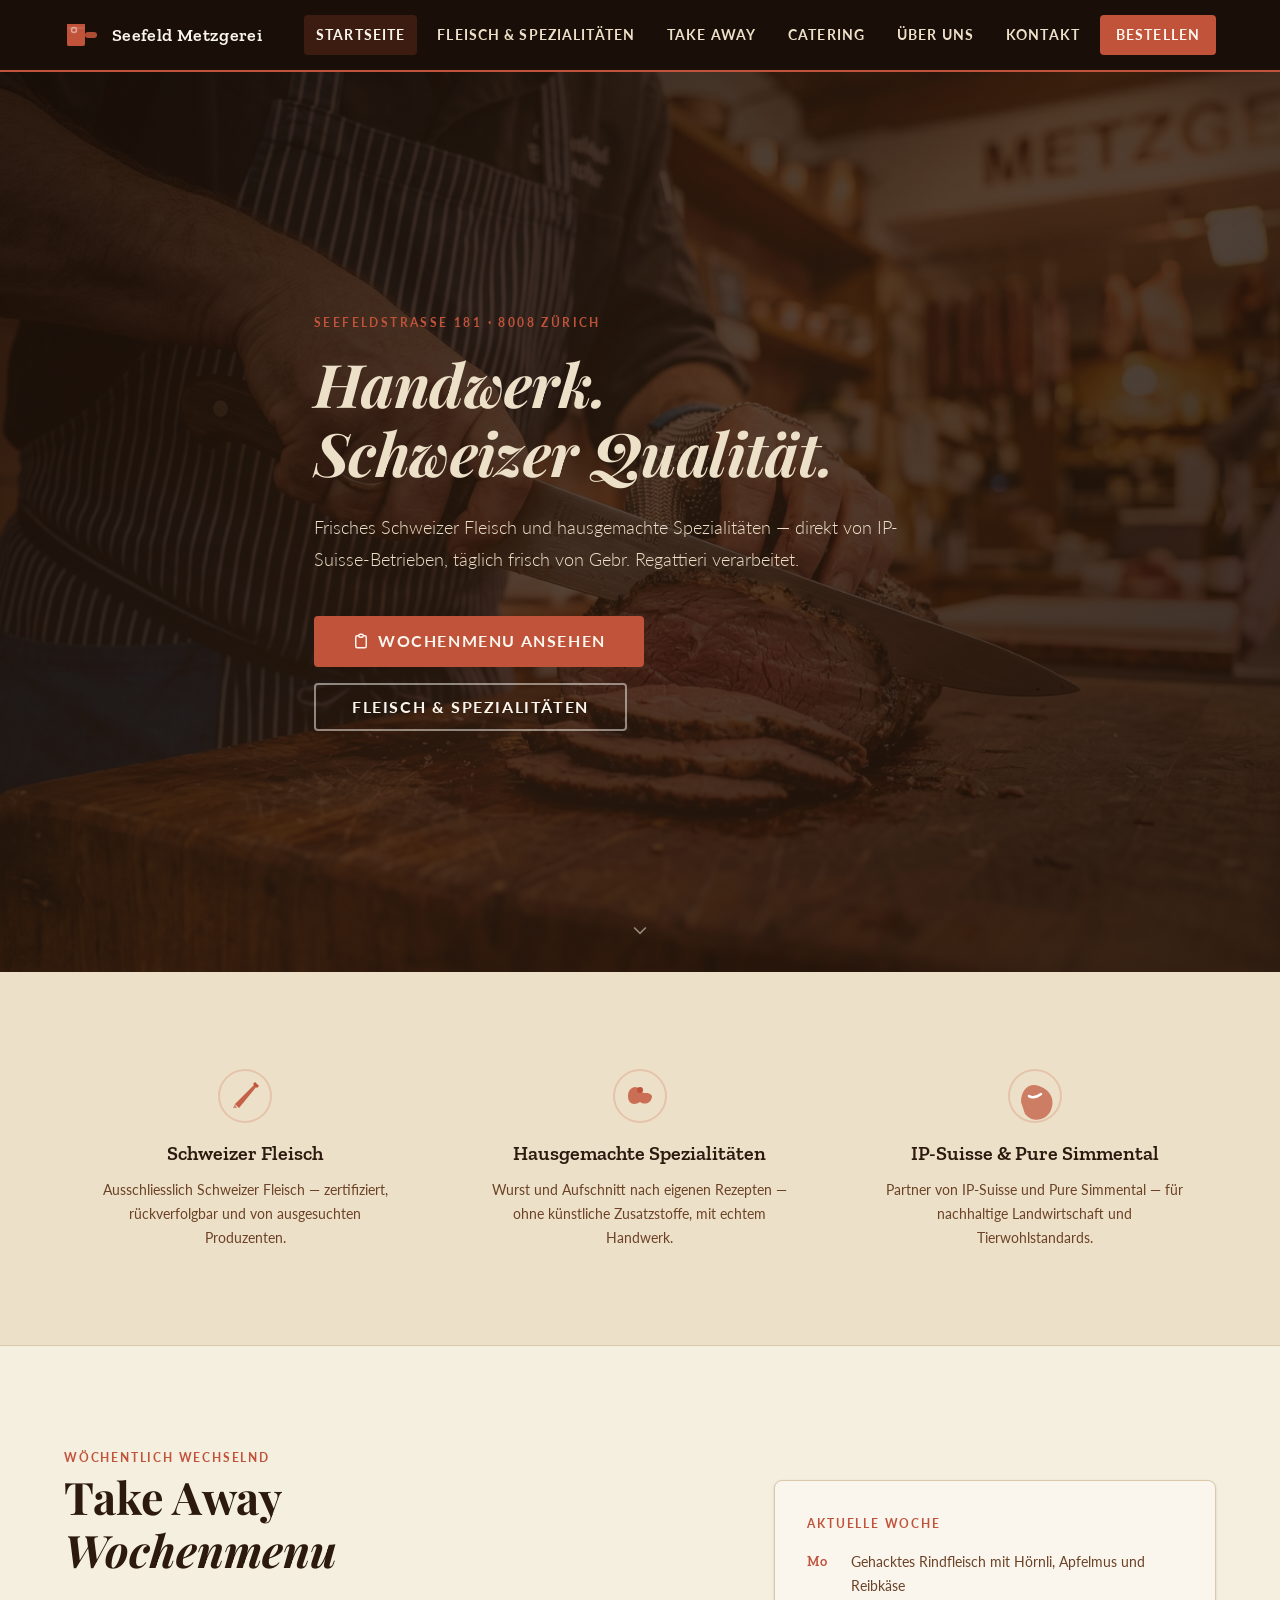
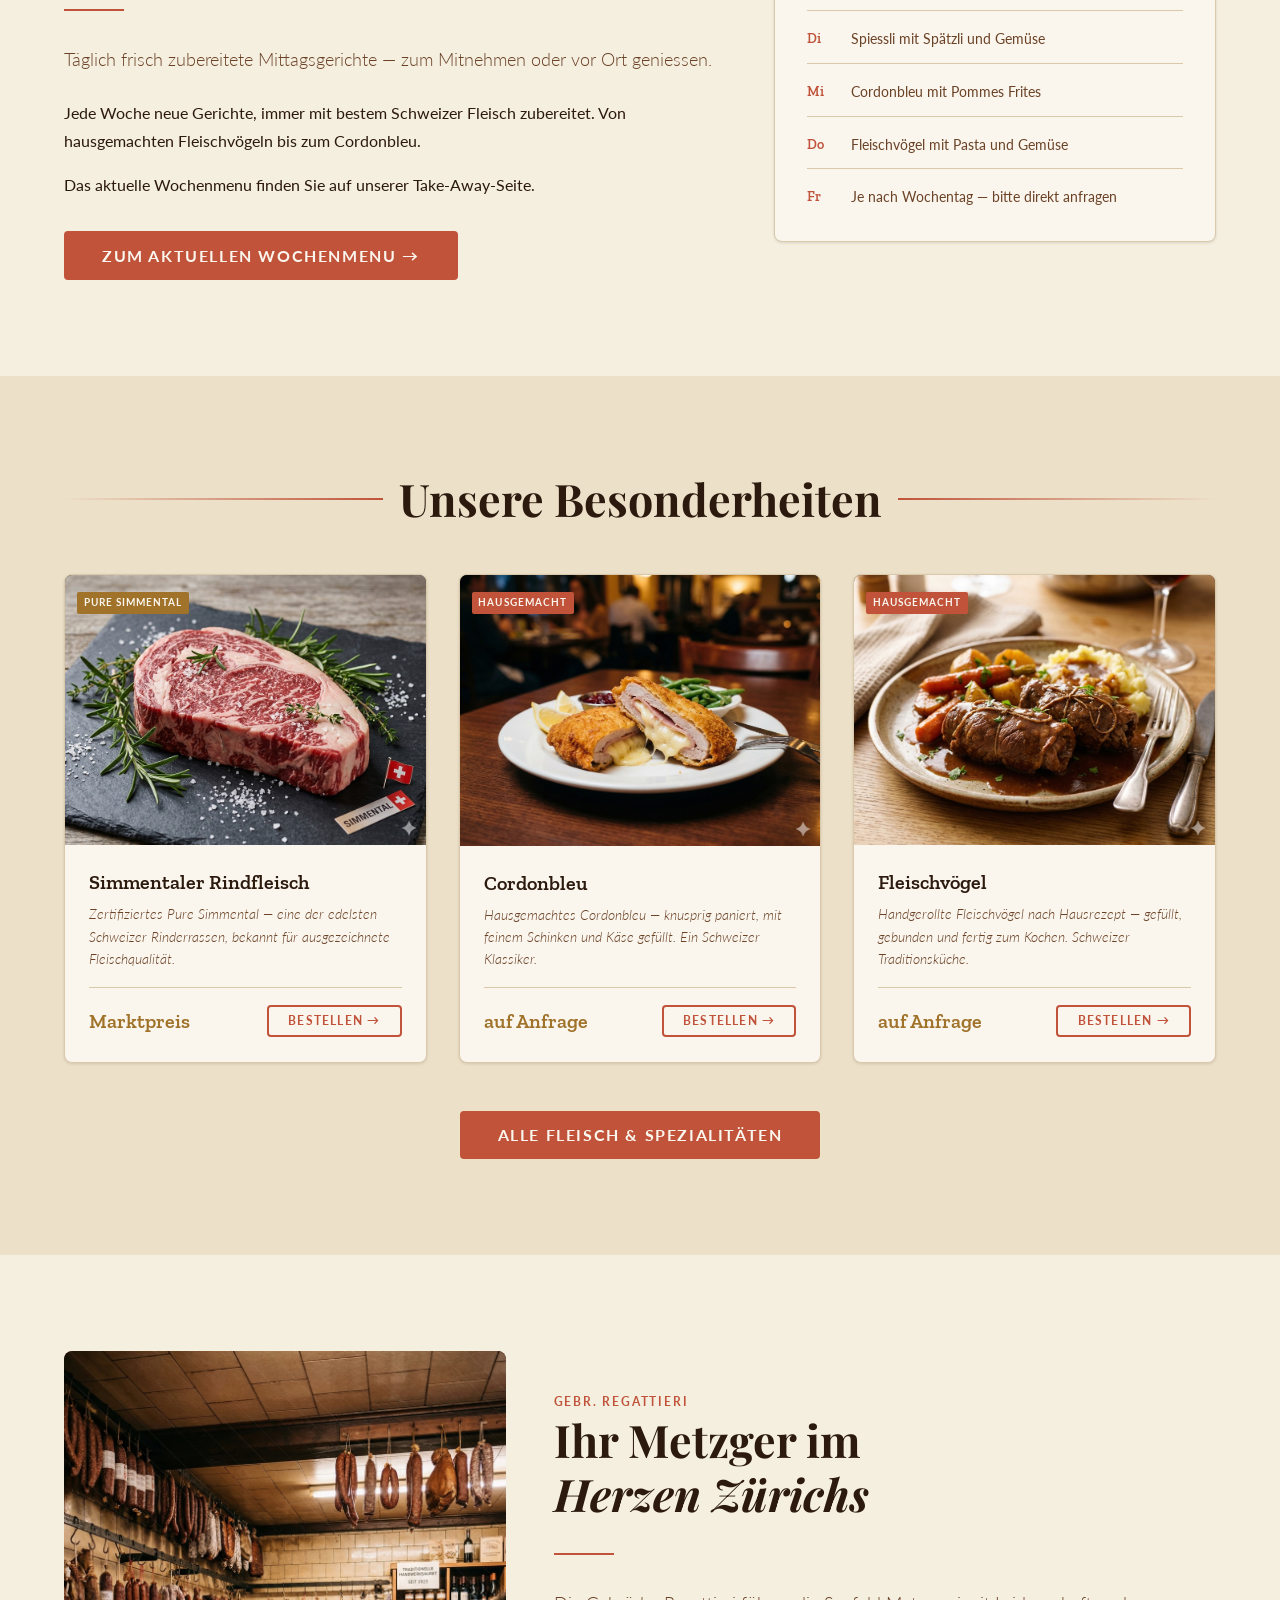
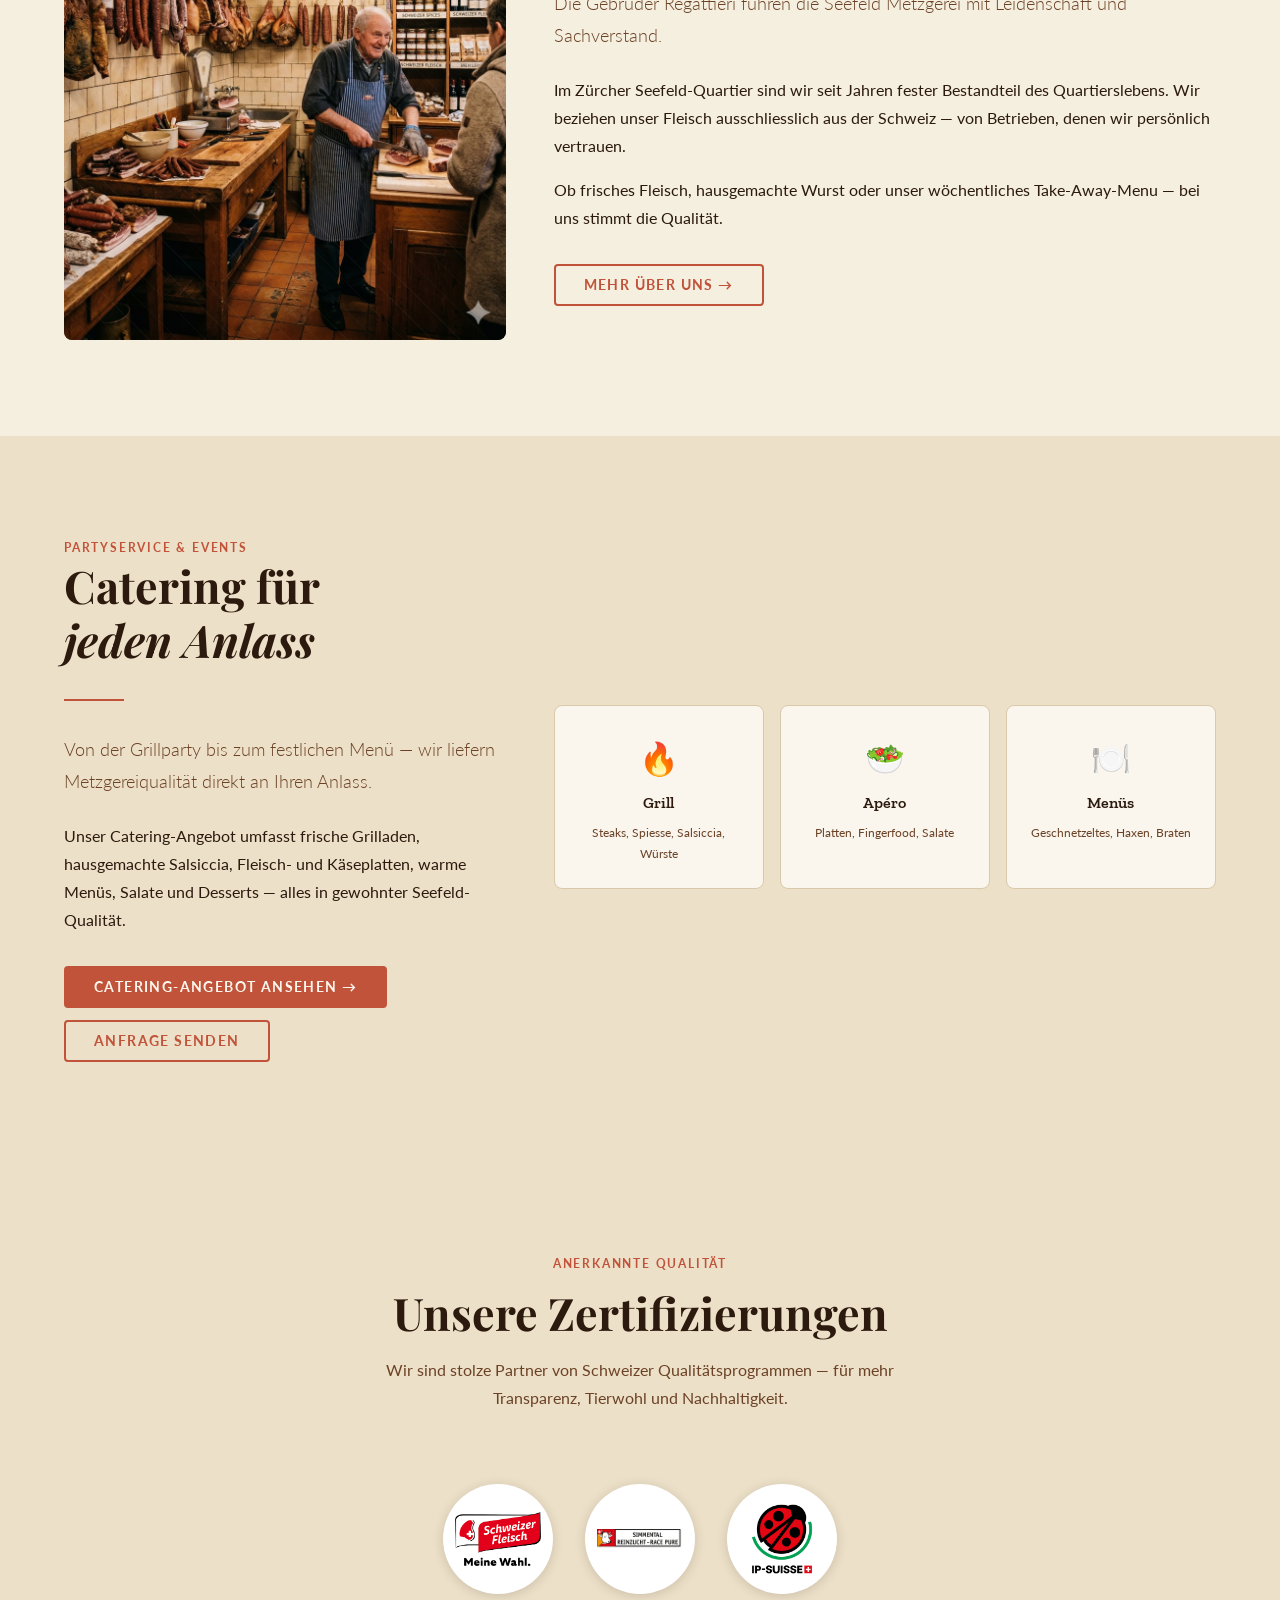
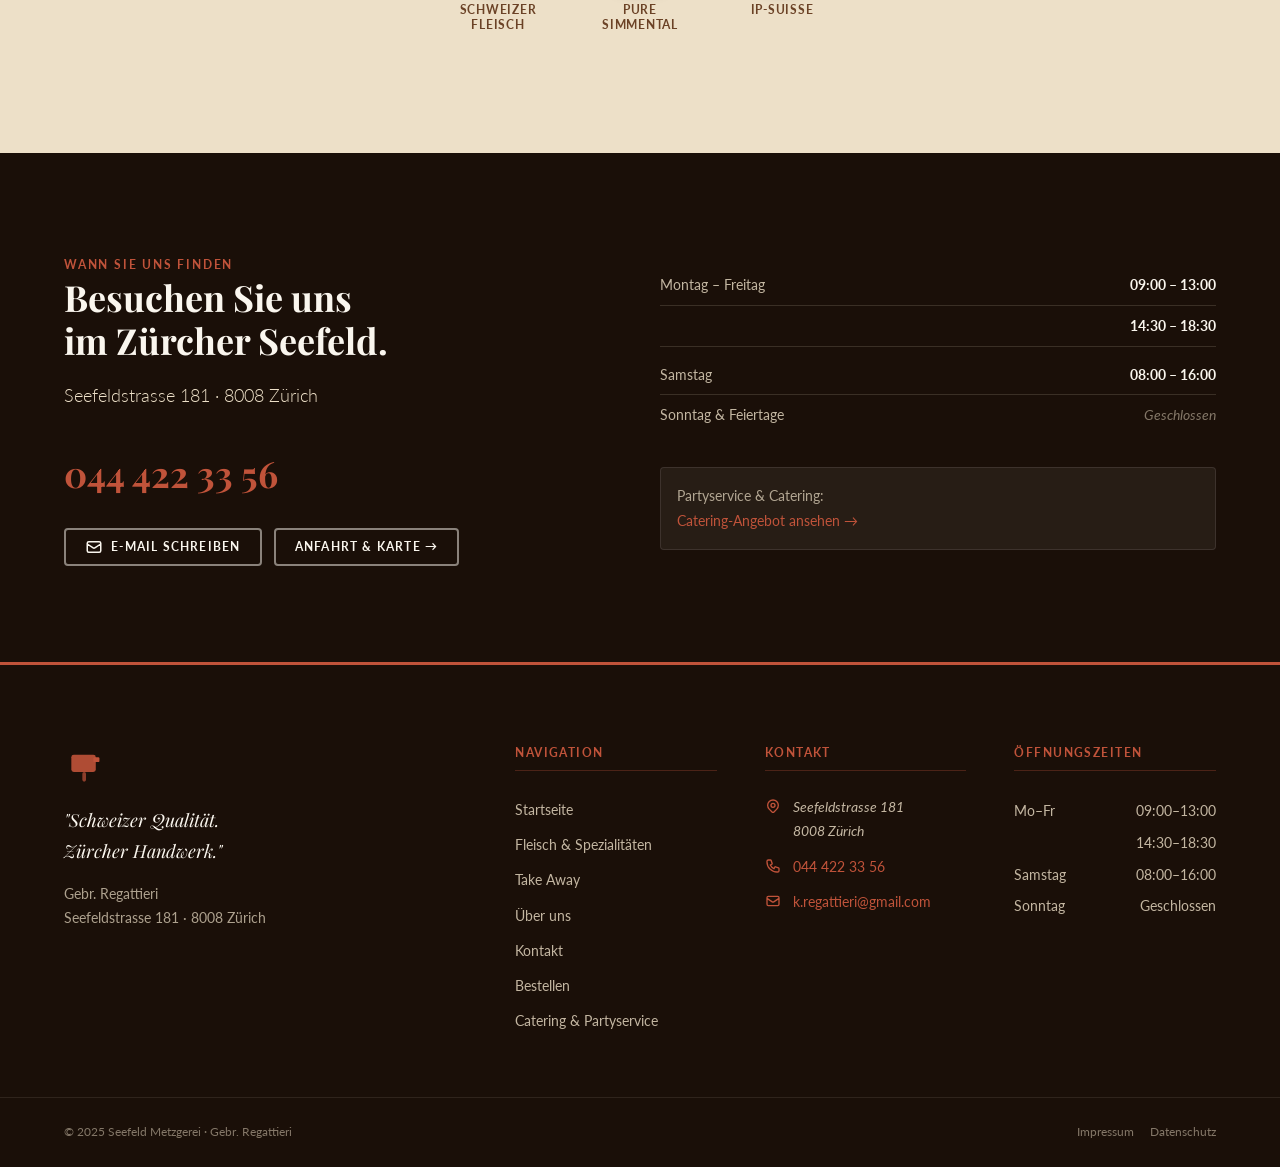
==== commit 28026d7f: "Replace placeholder logo with butcher's cleaver SVG across all pages Blade + handle + hanging hole —" ====
--- a/index.html
+++ b/index.html
@@ -19,10 +19,10 @@
     <div class="nav__container">
       <a href="index.html" class="nav__logo" aria-label="Seefeld Metzgerei – Zurück zur Startseite">
         <svg class="nav__logo-icon" viewBox="0 0 36 36" fill="none" xmlns="http://www.w3.org/2000/svg" aria-hidden="true">
-          <rect x="6" y="8" width="20" height="14" rx="2" fill="currentColor" opacity="0.9"/>
-          <rect x="24" y="10" width="5" height="4" rx="1" fill="currentColor"/>
-          <rect x="15" y="22" width="3" height="8" rx="1.5" fill="currentColor" opacity="0.7"/>
-          <line x1="8" y1="14" x2="22" y2="14" stroke="#FAF6EE" stroke-width="1.5" stroke-linecap="round" opacity="0.4"/>
+          <path d="M3 7 L21 7 L21 27 Q21 29 19 29 L4 29 Q3 29 3 27 Z" fill="currentColor"/>
+          <rect x="21" y="15" width="12" height="6" rx="3" fill="currentColor" opacity="0.9"/>
+          <circle cx="10" cy="13" r="2.5" fill="none" stroke="#FAF6EE" stroke-width="1.5" opacity="0.5"/>
+          <line x1="4" y1="11" x2="20" y2="11" stroke="#FAF6EE" stroke-width="1" opacity="0.2" stroke-linecap="round"/>
         </svg>
         <span class="nav__logo-text">Seefeld Metzgerei</span>
       </a>
--- a/assets/css/components.css
+++ b/assets/css/components.css
@@ -603,7 +603,7 @@
 .award-strip {
   display: flex;
   flex-wrap: wrap;
-  align-items: center;
+  align-items: flex-start;
   justify-content: center;
   gap: var(--space-8);
   padding-block: var(--space-6);
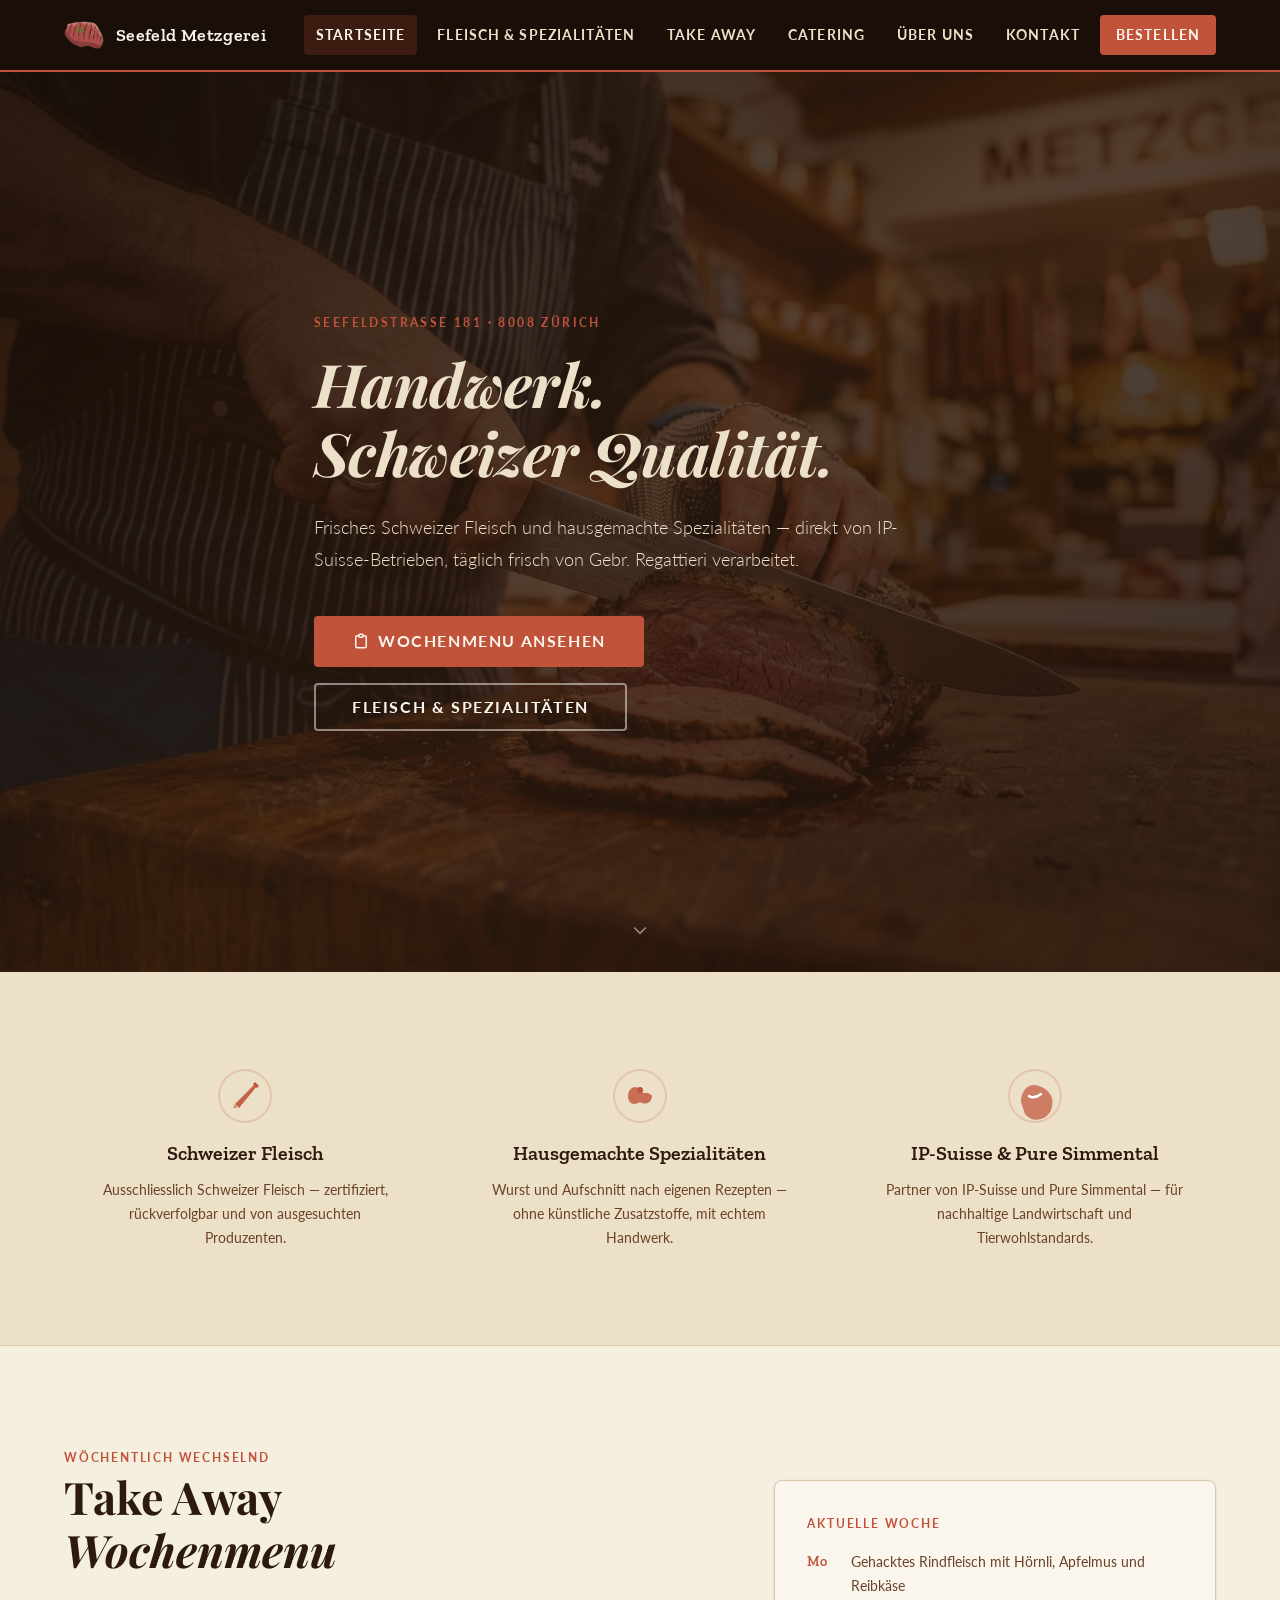
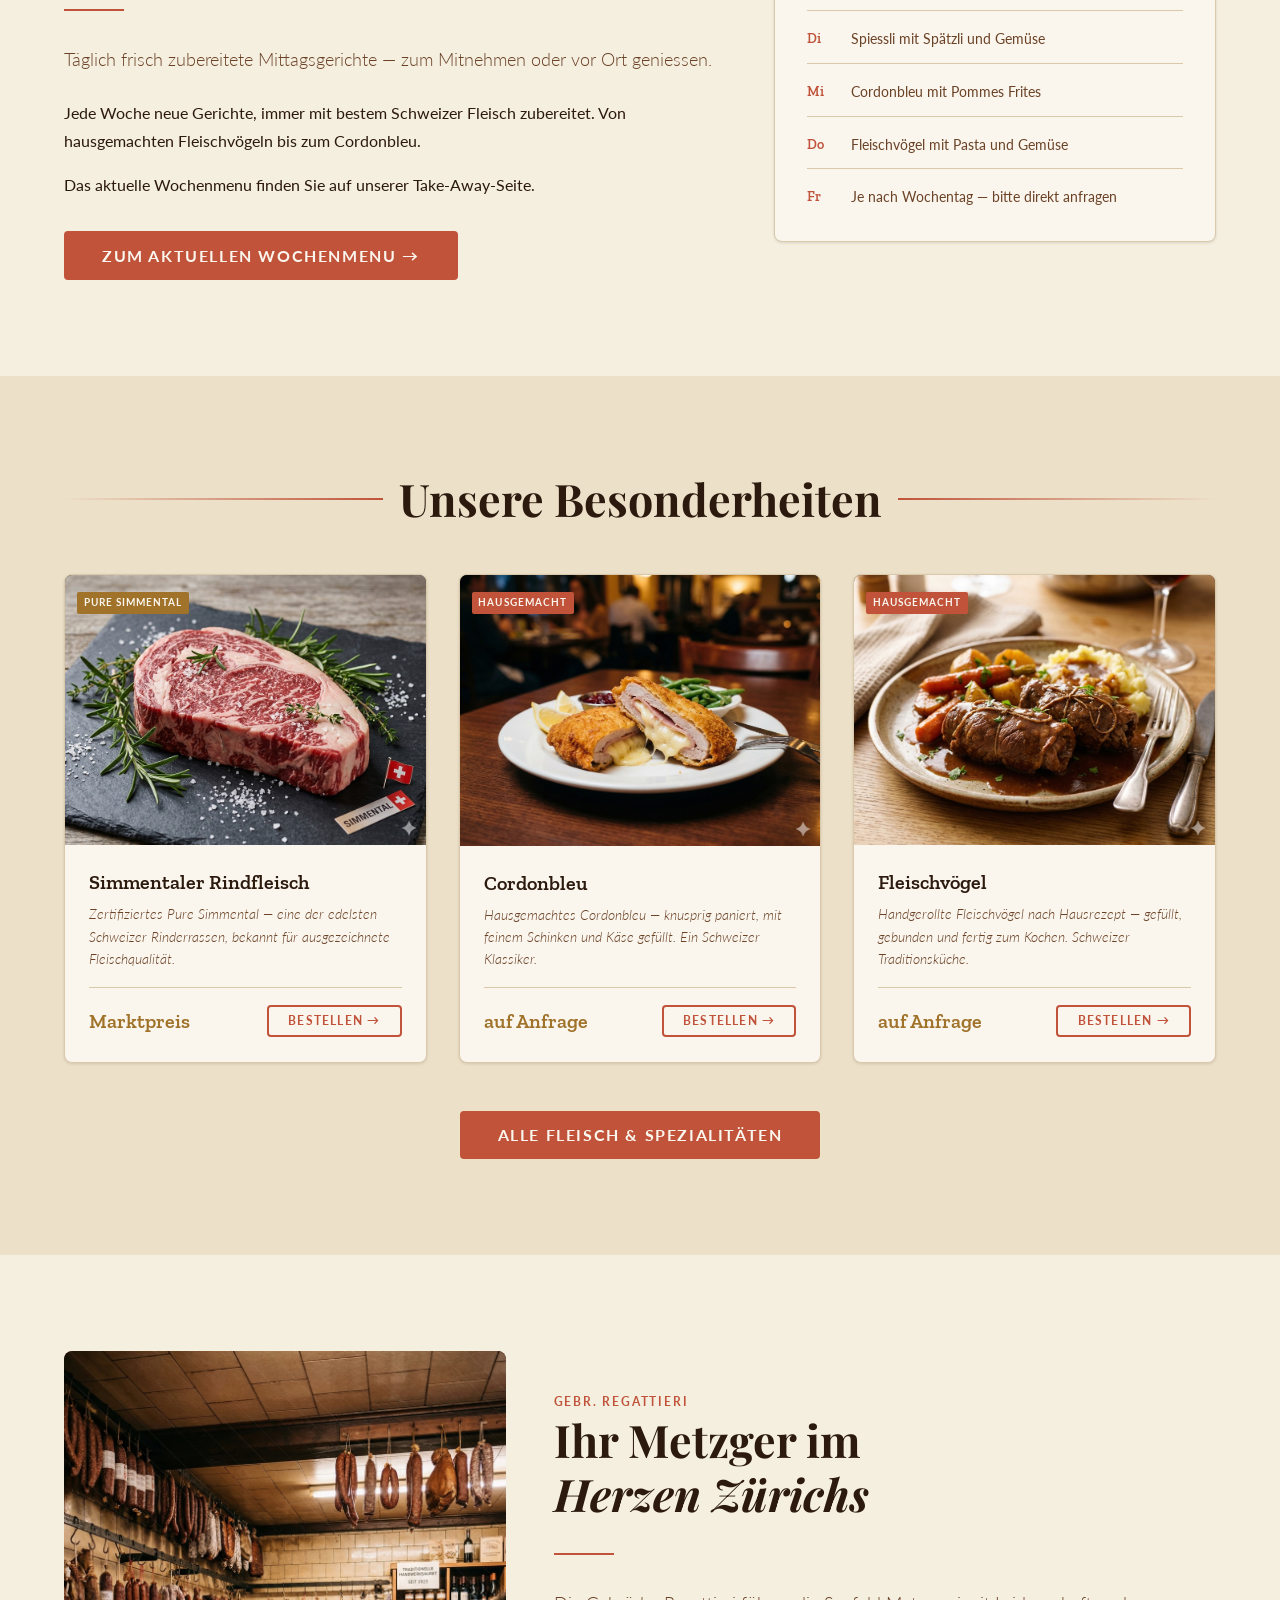
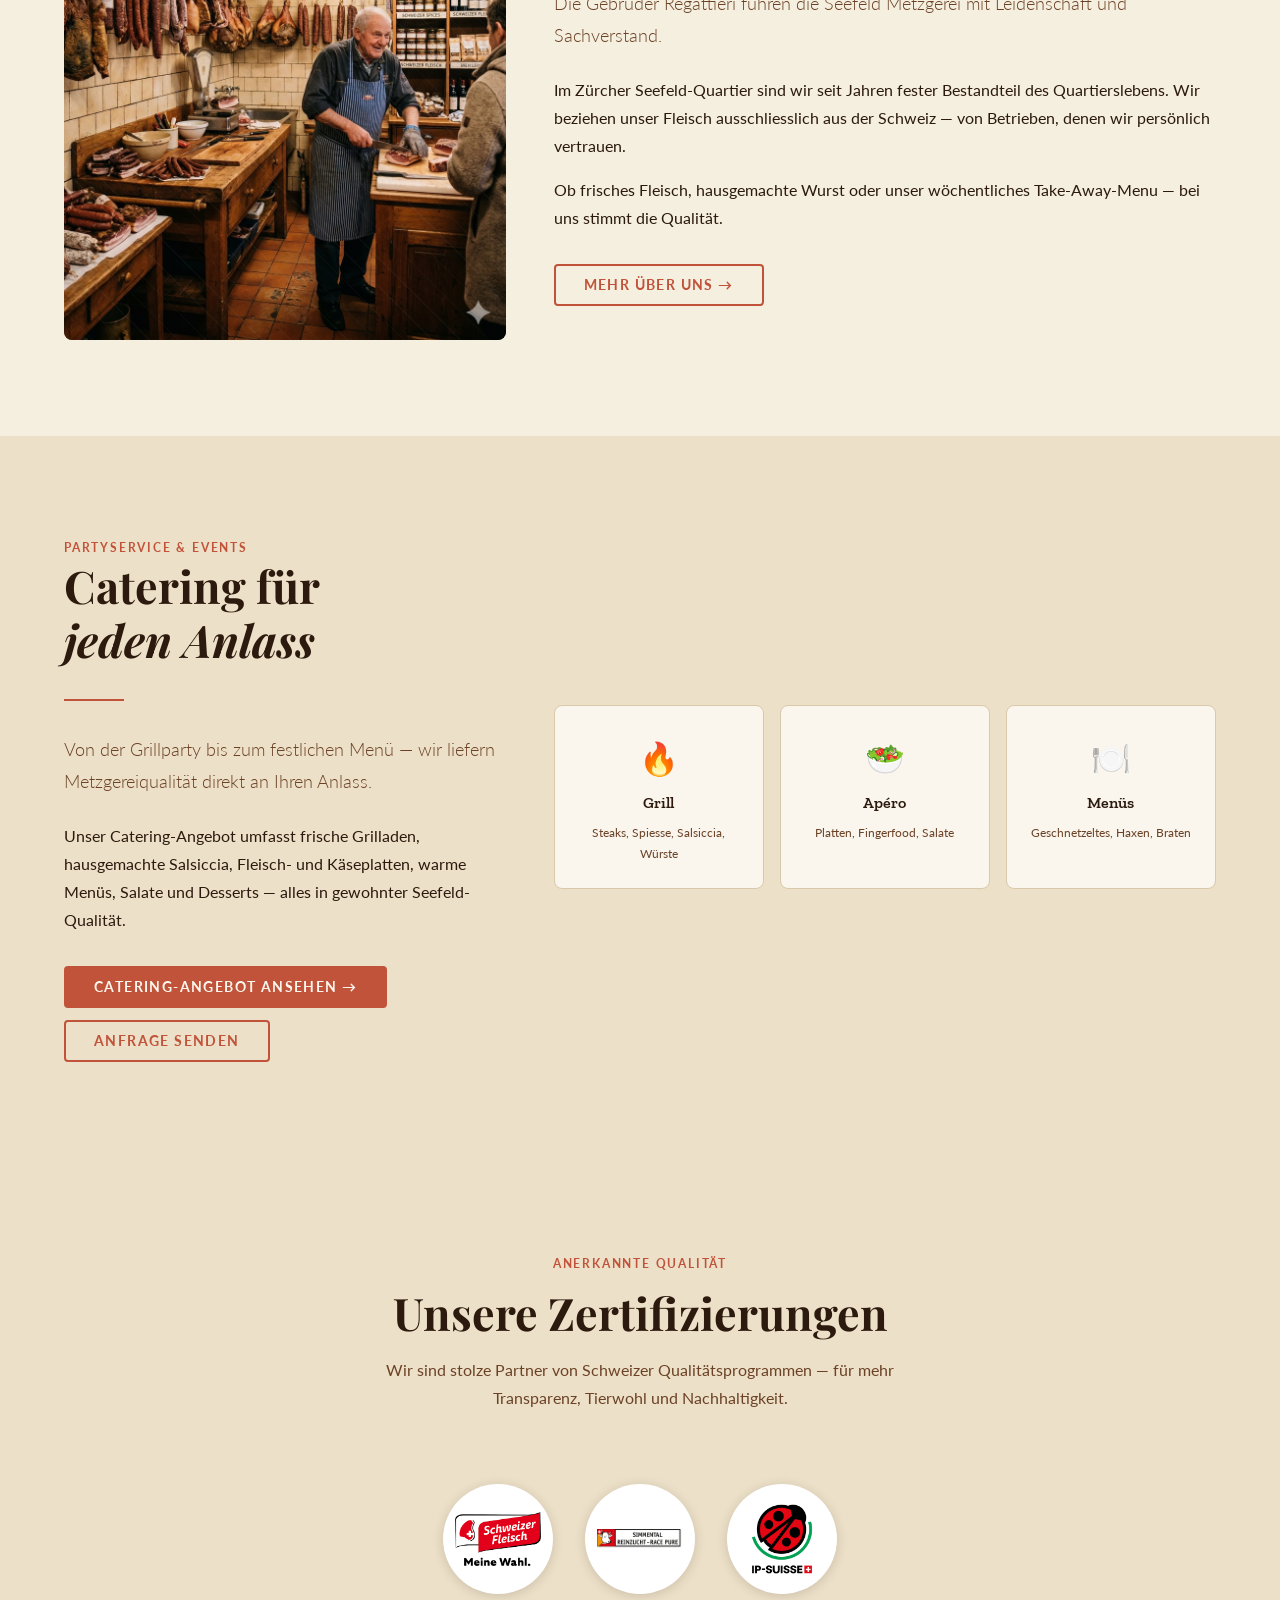
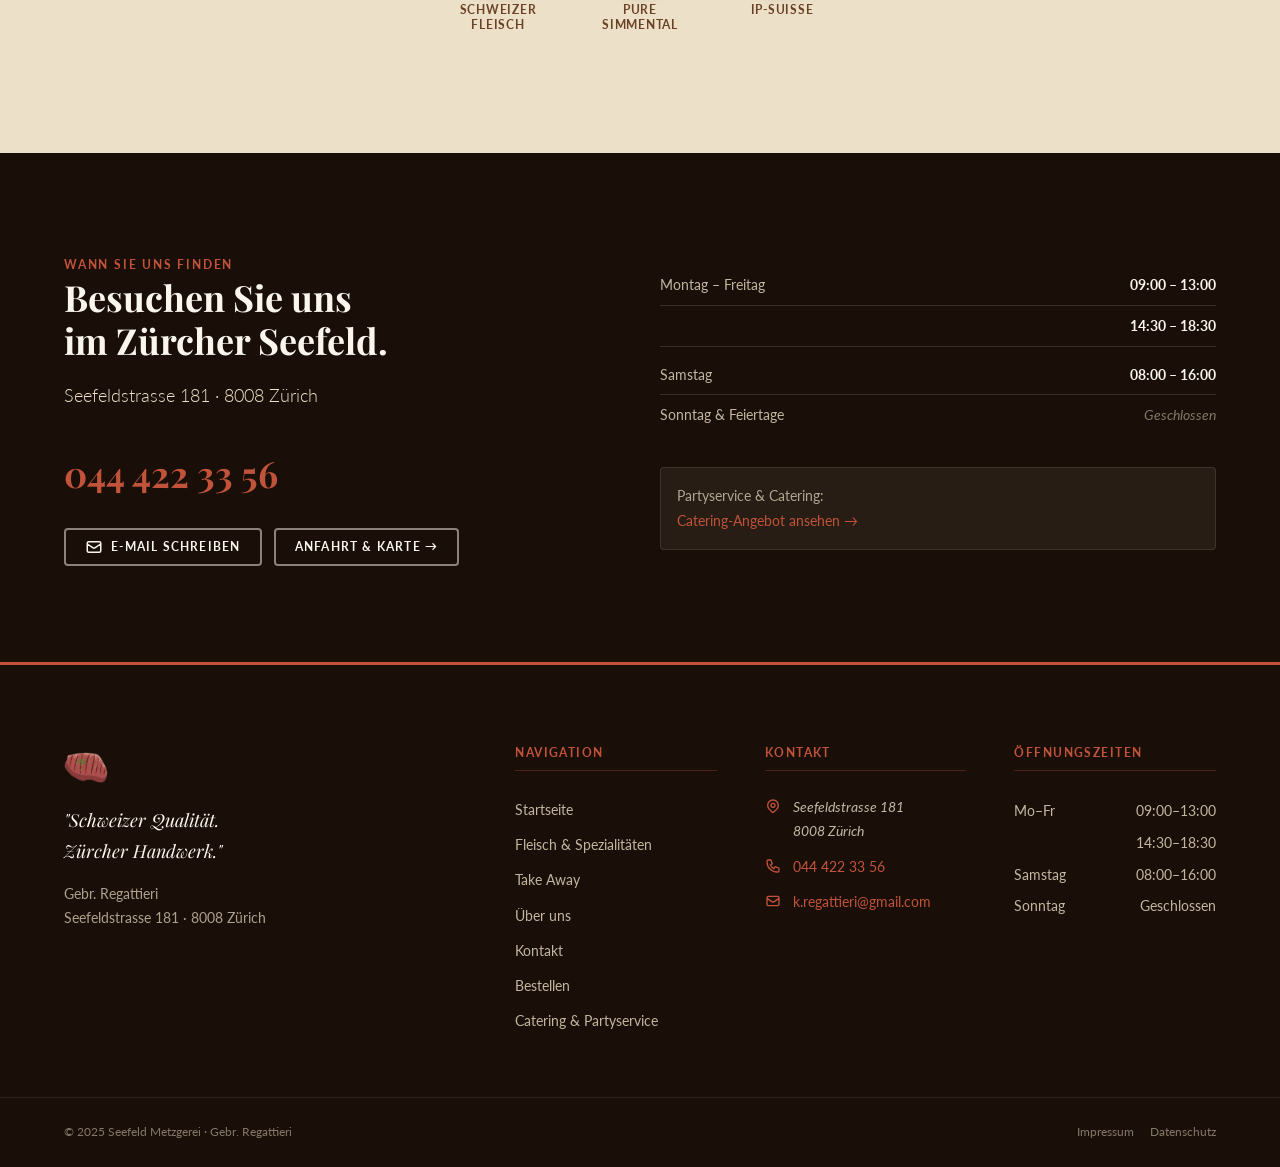
==== commit c6e401cb: "Replace SVG placeholder logo with steak illustration across all pages White background removed from " ====
--- a/index.html
+++ b/index.html
@@ -18,12 +18,7 @@
   <nav class="site-nav" id="site-nav" role="navigation" aria-label="Hauptnavigation">
     <div class="nav__container">
       <a href="index.html" class="nav__logo" aria-label="Seefeld Metzgerei – Zurück zur Startseite">
-        <svg class="nav__logo-icon" viewBox="0 0 36 36" fill="none" xmlns="http://www.w3.org/2000/svg" aria-hidden="true">
-          <path d="M3 7 L21 7 L21 27 Q21 29 19 29 L4 29 Q3 29 3 27 Z" fill="currentColor"/>
-          <rect x="21" y="15" width="12" height="6" rx="3" fill="currentColor" opacity="0.9"/>
-          <circle cx="10" cy="13" r="2.5" fill="none" stroke="#FAF6EE" stroke-width="1.5" opacity="0.5"/>
-          <line x1="4" y1="11" x2="20" y2="11" stroke="#FAF6EE" stroke-width="1" opacity="0.2" stroke-linecap="round"/>
-        </svg>
+        <img src="assets/img/logos/logo-main-transparent.png" alt="" class="nav__logo-icon" style="object-fit:contain;">
         <span class="nav__logo-text">Seefeld Metzgerei</span>
       </a>
 
@@ -400,11 +395,7 @@
       <div class="footer__grid">
 
         <div class="footer__brand">
-          <svg class="nav__logo-icon" viewBox="0 0 36 36" fill="none" xmlns="http://www.w3.org/2000/svg" aria-hidden="true" style="width:44px;height:44px;margin-bottom:var(--space-4);">
-            <rect x="6" y="8" width="20" height="14" rx="2" fill="currentColor" opacity="0.9"/>
-            <rect x="24" y="10" width="5" height="4" rx="1" fill="currentColor"/>
-            <rect x="15" y="22" width="3" height="8" rx="1.5" fill="currentColor" opacity="0.7"/>
-          </svg>
+          <img src="assets/img/logos/logo-main-transparent.png" alt="" class="nav__logo-icon" style="object-fit:contain;">
           <p class="footer__tagline">"Schweizer Qualität.<br>Zürcher Handwerk."</p>
           <p>Gebr. Regattieri<br>Seefeldstrasse 181 · 8008 Zürich</p>
         </div>
--- a/assets/css/layout.css
+++ b/assets/css/layout.css
@@ -44,10 +44,11 @@
 }
 
 .nav__logo-icon {
-  width: 36px;
-  height: 36px;
+  width: 40px;
+  height: 40px;
   color: var(--color-terracotta);
   flex-shrink: 0;
+  object-fit: contain;
 }
 
 .nav__logo-text {
